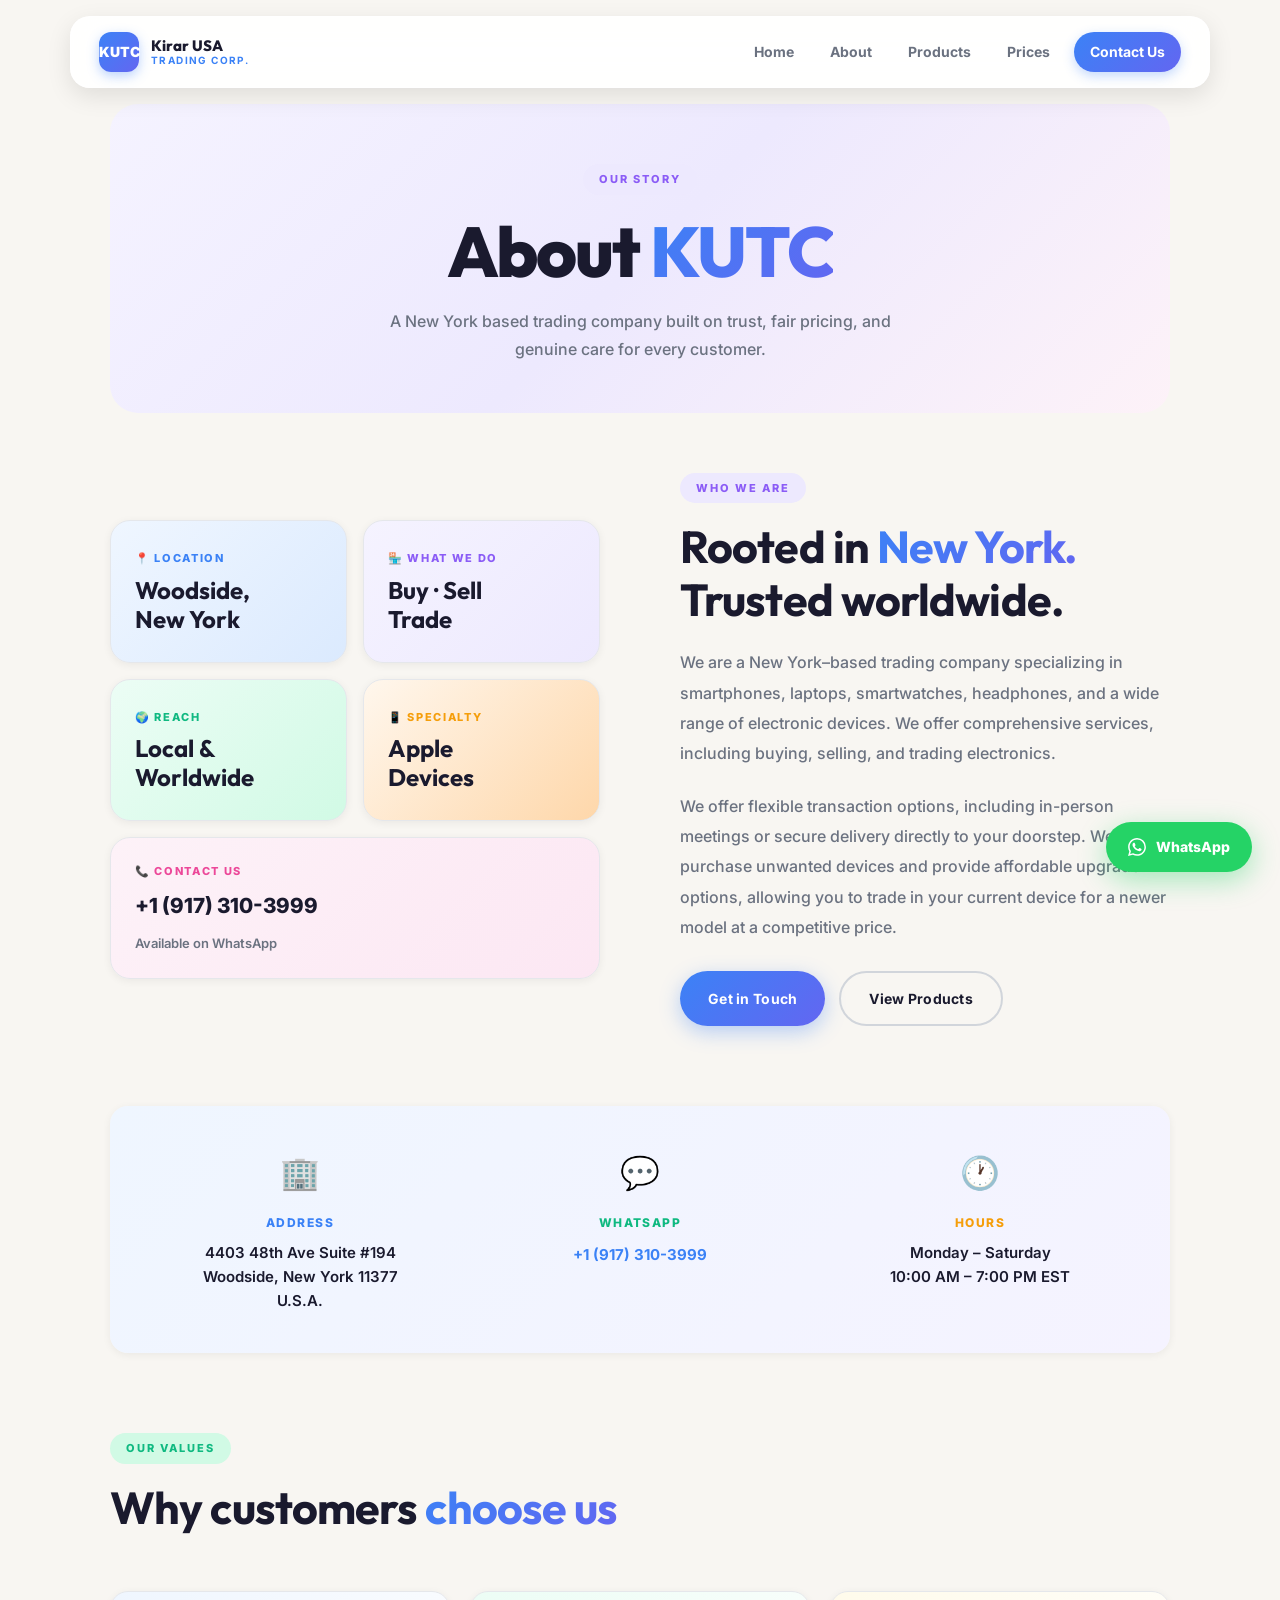
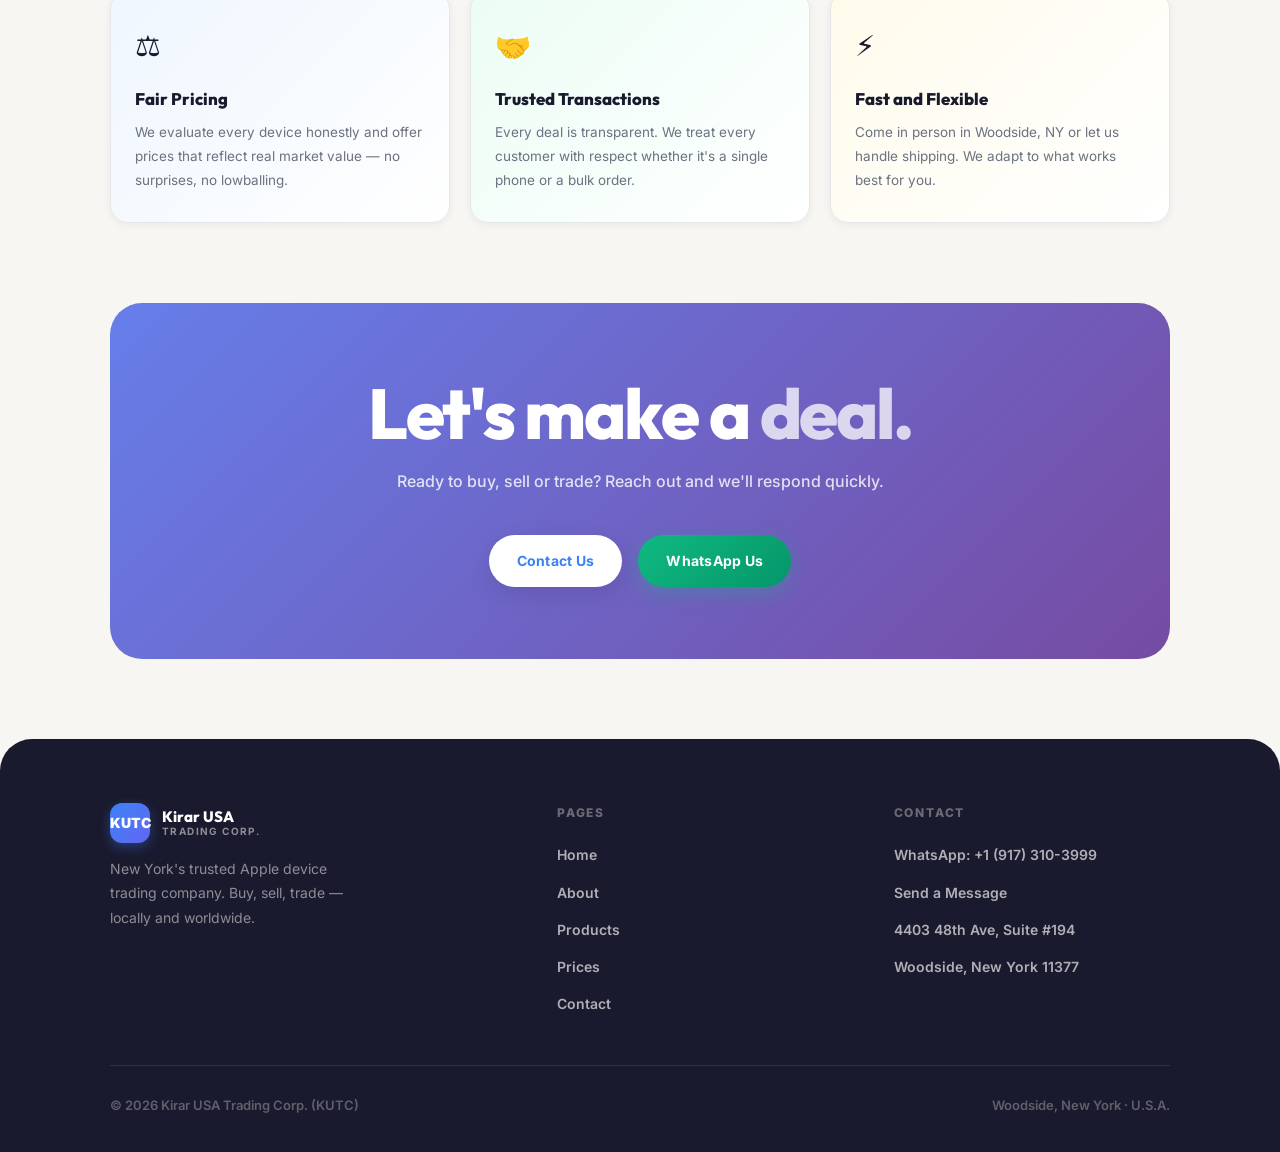
==== about.html @ 80aa8f82 "Update about.html" ====
<!DOCTYPE html>
<html lang="en">
<head>
  <meta charset="UTF-8"/>
  <meta name="viewport" content="width=device-width,initial-scale=1.0"/>
  <title>About — KUTC</title>
  <link rel="stylesheet" href="/style.css"/>
</head>
<body>
<header>
  <a href="/" class="logo"><div class="logo-mark">KUTC</div><div class="logo-text"><span>Kirar USA</span><span>Trading Corp.</span></div></a>
  <nav>
    <a href="/">Home</a><a href="/about">About</a><a href="/products">Products</a><a href="/prices">Prices</a><a href="/contact-us" class="cta-nav">Contact Us</a>
  </nav>
  <button class="hamburger" aria-label="Menu"><span></span><span></span><span></span></button>
</header>
<div class="mobile-menu">
  <a href="/">Home</a><a href="/about">About</a><a href="/products">Products</a><a href="/prices">Prices</a><a href="/contact-us" class="cta-nav">Contact Us</a>
</div>

<main>
  <section class="section-inner">
    <div class="page-hero purple-hero reveal">
      <div class="section-label label-purple" style="justify-content:center;">Our Story</div>
      <h1 class="display-title reveal reveal-delay-1">About <em>KUTC</em></h1>
      <p class="section-subtitle reveal reveal-delay-2" style="margin:18px auto 0;text-align:center;">A New York based trading company built on trust, fair pricing, and genuine care for every customer.</p>
    </div>
  </section>

  <section style="padding:0 0 80px;">
    <div class="section-inner">
      <div class="about-page-grid">
        <div class="about-img-mosaic reveal">
          <div class="card about-mini-card blue-bg" style="background:linear-gradient(135deg,#eff6ff,#dbeafe);">
            <div class="about-mini-label" style="color:var(--blue);">📍 Location</div>
            <div class="about-mini-value">Woodside,<br>New York</div>
          </div>
          <div class="card about-mini-card" style="background:linear-gradient(135deg,#f5f3ff,#ede9fe);">
            <div class="about-mini-label" style="color:var(--purple);">🏪 What We Do</div>
            <div class="about-mini-value">Buy · Sell<br>Trade</div>
          </div>
          <div class="card about-mini-card" style="background:linear-gradient(135deg,#ecfdf5,#d1fae5);">
            <div class="about-mini-label" style="color:var(--green);">🌍 Reach</div>
            <div class="about-mini-value">Local &amp;<br>Worldwide</div>
          </div>
          <div class="card about-mini-card" style="background:linear-gradient(135deg,#fff7ed,#fed7aa);">
            <div class="about-mini-label" style="color:var(--orange);">📱 Specialty</div>
            <div class="about-mini-value">Apple<br>Devices</div>
          </div>
          <div class="card about-mini-card span2" style="background:linear-gradient(135deg,#fdf2f8,#fce7f3);padding:24px;">
            <div class="about-mini-label" style="color:var(--pink);">📞 Contact Us</div>
            <a href="http://wa.me/19173103999" style="font-size:1.3rem;font-weight:800;color:var(--text);text-decoration:none;">+1 (917) 310-3999</a>
            <span style="font-size:13px;color:var(--text-muted);font-weight:600;">Available on WhatsApp</span>
          </div>
        </div>

        <div class="reveal reveal-delay-1">
          <div class="section-label label-purple">Who We Are</div>
          <h2 class="section-title">Rooted in <em>New York.</em><br>Trusted worldwide.</h2>
          <p style="font-size:16px;color:var(--text-muted);line-height:1.9;margin-top:20px;margin-bottom:22px;font-weight:500;">
            We are a New York–based trading company specializing in smartphones, laptops, smartwatches, headphones, and a wide range of electronic devices. We offer comprehensive services, including buying, selling, and trading electronics.
          </p>
          <p style="font-size:16px;color:var(--text-muted);line-height:1.9;margin-bottom:28px;font-weight:500;">
            We offer flexible transaction options, including in-person meetings or secure delivery directly to your doorstep. We also purchase unwanted devices and provide affordable upgrade options, allowing you to trade in your current device for a newer model at a competitive price.
          </p>
          <div style="display:flex;gap:14px;flex-wrap:wrap;">
            <a href="/contact-us" class="btn btn-primary">Get in Touch</a>
            <a href="/products" class="btn btn-outline">View Products</a>
          </div>
        </div>
      </div>

      <div class="card reveal" style="padding:40px;background:linear-gradient(135deg,var(--blue-light),var(--purple-light));border:none;margin-bottom:80px;">
        <div style="display:grid;grid-template-columns:repeat(3,1fr);gap:40px;text-align:center;">
          <div>
            <div style="font-size:2rem;margin-bottom:12px;">🏢</div>
            <div style="font-size:12px;font-weight:800;letter-spacing:0.12em;text-transform:uppercase;color:var(--blue);margin-bottom:8px;">Address</div>
            <p style="font-size:15px;font-weight:600;color:var(--text);line-height:1.6;">4403 48th Ave Suite #194<br>Woodside, New York 11377<br>U.S.A.</p>
          </div>
          <div>
            <div style="font-size:2rem;margin-bottom:12px;">💬</div>
            <div style="font-size:12px;font-weight:800;letter-spacing:0.12em;text-transform:uppercase;color:var(--green);margin-bottom:8px;">WhatsApp</div>
            <a href="http://wa.me/19173103999" style="font-size:15px;font-weight:700;color:var(--blue);text-decoration:none;">+1 (917) 310-3999</a>
          </div>
          <div>
            <div style="font-size:2rem;margin-bottom:12px;">🕐</div>
            <div style="font-size:12px;font-weight:800;letter-spacing:0.12em;text-transform:uppercase;color:var(--orange);margin-bottom:8px;">Hours</div>
            <p style="font-size:15px;font-weight:600;color:var(--text);line-height:1.6;">Monday – Saturday<br>10:00 AM – 7:00 PM EST</p>
          </div>
        </div>
      </div>

      <div class="section-label label-green reveal">Our Values</div>
      <h2 class="section-title reveal reveal-delay-1">Why customers <em>choose us</em></h2>
      <div class="values-grid">
        <div class="card value-card reveal reveal-delay-1" style="background:linear-gradient(135deg,var(--blue-light),#fff);">
          <div class="value-icon">⚖️</div>
          <h4>Fair Pricing</h4>
          <p>We evaluate every device honestly and offer prices that reflect real market value — no surprises, no lowballing.</p>
        </div>
        <div class="card value-card reveal reveal-delay-2" style="background:linear-gradient(135deg,var(--green-light),#fff);">
          <div class="value-icon">🤝</div>
          <h4>Trusted Transactions</h4>
          <p>Every deal is transparent. We treat every customer with respect whether it's a single phone or a bulk order.</p>
        </div>
        <div class="card value-card reveal reveal-delay-3" style="background:linear-gradient(135deg,var(--orange-light),#fff);">
          <div class="value-icon">⚡</div>
          <h4>Fast and Flexible</h4>
          <p>Come in person in Woodside, NY or let us handle shipping. We adapt to what works best for you.</p>
        </div>
      </div>
    </div>
  </section>

  <div class="section-inner">
    <div class="cta-banner reveal">
      <h2 class="display-title" style="margin-bottom:16px;">Let's make a <em>deal.</em></h2>
      <p class="section-subtitle">Ready to buy, sell or trade? Reach out and we'll respond quickly.</p>
      <div class="cta-actions" style="margin-top:40px;">
        <a href="/contact-us" class="btn btn-white">Contact Us</a>
        <a href="http://wa.me/19173103999" target="_blank" rel="noopener" class="btn btn-green">WhatsApp Us</a>
      </div>
    </div>
  </div>
</main>

<a class="wa-fab" href="http://wa.me/19173103999" target="_blank" rel="noopener">
  <svg viewBox="0 0 24 24"><path d="M17.472 14.382c-.297-.149-1.758-.867-2.03-.967-.273-.099-.471-.148-.67.15-.197.297-.767.966-.94 1.164-.173.199-.347.223-.644.075-.297-.15-1.255-.463-2.39-1.475-.883-.788-1.48-1.761-1.653-2.059-.173-.297-.018-.458.13-.606.134-.133.298-.347.446-.52.149-.174.198-.298.298-.497.099-.198.05-.371-.025-.52-.075-.149-.669-1.612-.916-2.207-.242-.579-.487-.5-.669-.51-.173-.008-.371-.01-.57-.01-.198 0-.52.074-.792.372-.272.297-1.04 1.016-1.04 2.479 0 1.462 1.065 2.875 1.213 3.074.149.198 2.096 3.2 5.077 4.487.709.306 1.262.489 1.694.625.712.227 1.36.195 1.871.118.571-.085 1.758-.719 2.006-1.413.248-.694.248-1.289.173-1.413-.074-.124-.272-.198-.57-.347m-5.421 7.403h-.004a9.87 9.87 0 01-5.031-1.378l-.361-.214-3.741.982.998-3.648-.235-.374a9.86 9.86 0 01-1.51-5.26c.001-5.45 4.436-9.884 9.888-9.884 2.64 0 5.122 1.03 6.988 2.898a9.825 9.825 0 012.893 6.994c-.003 5.45-4.437 9.884-9.885 9.884m8.413-18.297A11.815 11.815 0 0012.05 0C5.495 0 .16 5.335.157 11.892c0 2.096.547 4.142 1.588 5.945L.057 24l6.305-1.654a11.882 11.882 0 005.683 1.448h.005c6.554 0 11.89-5.335 11.893-11.893a11.821 11.821 0 00-3.48-8.413z"/></svg>
  WhatsApp
</a>
<footer>
  <div class="footer-inner">
    <div class="footer-top">
      <div class="footer-brand"><a href="/" class="logo"><div class="logo-mark">KUTC</div><div class="logo-text"><span>Kirar USA</span><span>Trading Corp.</span></div></a><p>New York's trusted Apple device trading company. Buy, sell, trade — locally and worldwide.</p></div>
      <div class="footer-col"><h4>Pages</h4><ul><li><a href="/">Home</a></li><li><a href="/about">About</a></li><li><a href="/products">Products</a></li><li><a href="/prices">Prices</a></li><li><a href="/contact-us">Contact</a></li></ul></div>
      <div class="footer-col"><h4>Contact</h4><ul><li><a href="http://wa.me/19173103999">WhatsApp: +1 (917) 310-3999</a></li><li><a href="/contact-us">Send a Message</a></li><li><a>4403 48th Ave, Suite #194</a></li><li><a>Woodside, New York 11377</a></li></ul></div>
    </div>
    <div class="footer-bottom"><span>© 2026 Kirar USA Trading Corp. (KUTC)</span><span>Woodside, New York · U.S.A.</span></div>
  </div>
</footer>
<script src="/script.js"></script>
</body>
</html>
---- style.css ----
@import url('https://fonts.googleapis.com/css2?family=Inter:wght@400;500;600&family=Outfit:wght@600;700;800;900&display=swap');

:root {
  --bg:#f8f6f2; --white:#ffffff;
  --text:#1a1a2e; --text-muted:#6b7280; --text-light:#9ca3af;
  --blue:#3b82f6; --blue-light:#eff6ff; --blue-mid:#dbeafe;
  --purple:#8b5cf6; --purple-light:#f5f3ff; --purple-mid:#ede9fe;
  --green:#10b981; --green-light:#ecfdf5; --green-mid:#d1fae5;
  --orange:#f59e0b; --orange-light:#fffbeb; --orange-mid:#fde68a;
  --pink:#ec4899; --pink-light:#fdf2f8; --pink-mid:#fce7f3;
  --teal:#14b8a6; --teal-light:#f0fdfa;
  --grad-hero:linear-gradient(135deg,#667eea 0%,#764ba2 100%);
  --grad-blue:linear-gradient(135deg,#3b82f6,#6366f1);
  --border:#e5e7eb; --border-2:#d1d5db;
  --radius:18px; --nav-h:72px;
  --shadow-sm:0 2px 8px rgba(0,0,0,0.06);
  --shadow-md:0 8px 24px rgba(0,0,0,0.10);
  --shadow-lg:0 20px 48px rgba(0,0,0,0.14);
  --ease:cubic-bezier(0.25,0.46,0.45,0.94);
}

*,*::before,*::after{margin:0;padding:0;box-sizing:border-box;}
html{scroll-behavior:smooth;}
body{background:var(--bg);color:var(--text);font-family:'Inter',system-ui,sans-serif;font-weight:400;line-height:1.7;overflow-x:hidden;-webkit-font-smoothing:antialiased;}

/* NAVBAR */
header{position:fixed;top:16px;left:50%;transform:translateX(-50%);width:calc(100% - 48px);max-width:1140px;height:var(--nav-h);z-index:1000;display:flex;align-items:center;justify-content:space-between;padding:0 28px;background:rgba(255,255,255,0.93);backdrop-filter:blur(20px);-webkit-backdrop-filter:blur(20px);border:1px solid rgba(255,255,255,0.9);border-radius:20px;box-shadow:var(--shadow-md);transition:box-shadow 0.3s;}
header.scrolled{box-shadow:var(--shadow-lg);}
.logo{display:flex;align-items:center;gap:12px;text-decoration:none;}
.logo-mark{width:40px;height:40px;border-radius:12px;background:var(--grad-blue);display:flex;align-items:center;justify-content:center;font-size:14px;font-weight:900;color:#fff;box-shadow:0 4px 12px rgba(59,130,246,0.35);}
.logo-text{display:flex;flex-direction:column;line-height:1.1;}
.logo-text span:first-child{font-size:15px;font-weight:800;color:var(--text);font-family:'Outfit',sans-serif;}
.logo-text span:last-child{font-size:10px;font-weight:700;letter-spacing:0.14em;text-transform:uppercase;color:var(--blue);}
nav{display:flex;align-items:center;gap:4px;}
nav a{text-decoration:none;font-size:14px;font-weight:700;color:var(--text-muted);padding:8px 16px;border-radius:100px;transition:all 0.22s;}
nav a:hover,nav a.active{color:var(--text);background:var(--blue-light);}
nav a.cta-nav{background:var(--grad-blue);color:#fff!important;box-shadow:0 4px 12px rgba(59,130,246,0.3);margin-left:4px;}
nav a.cta-nav:hover{transform:translateY(-1px);box-shadow:0 6px 18px rgba(59,130,246,0.4);}
.hamburger{display:none;flex-direction:column;gap:5px;cursor:pointer;padding:8px;background:none;border:none;}
.hamburger span{width:22px;height:2px;background:var(--text);transition:all 0.3s;display:block;border-radius:2px;}
.hamburger.open span:nth-child(1){transform:rotate(45deg) translate(5px,5px);}
.hamburger.open span:nth-child(2){opacity:0;}
.hamburger.open span:nth-child(3){transform:rotate(-45deg) translate(5px,-5px);}
.mobile-menu{display:none;position:fixed;top:105px;left:24px;right:24px;background:#fff;padding:16px;flex-direction:column;gap:4px;z-index:999;border-radius:20px;box-shadow:var(--shadow-lg);border:1px solid var(--border);}
.mobile-menu a{text-decoration:none;color:var(--text-muted);font-size:16px;font-weight:700;padding:14px 20px;border-radius:12px;transition:all 0.2s;}
.mobile-menu a:hover{color:var(--text);background:var(--blue-light);}
.mobile-menu a.cta-nav{color:#fff!important;background:var(--grad-blue);text-align:center;margin-top:8px;}

/* LAYOUT */
main{padding-top:calc(var(--nav-h) + 32px);}
.section-inner{max-width:1140px;margin:0 auto;padding:0 40px;}

/* LABELS */
.section-label{display:inline-flex;align-items:center;gap:8px;font-size:11px;font-weight:800;letter-spacing:0.18em;text-transform:uppercase;padding:6px 16px;border-radius:100px;margin-bottom:18px;}
.label-blue{background:var(--blue-mid);color:var(--blue);}
.label-purple{background:var(--purple-mid);color:var(--purple);}
.label-green{background:var(--green-mid);color:var(--green);}
.label-orange{background:var(--orange-mid);color:#92400e;}
.label-pink{background:var(--pink-mid);color:var(--pink);}

/* TYPOGRAPHY */
.display-title{font-family:'Outfit',sans-serif;font-weight:800;font-size:clamp(2.6rem,5.5vw,4.8rem);line-height:1.08;letter-spacing:-0.03em;color:var(--text);}
.display-title em{font-style:normal;background:var(--grad-blue);-webkit-background-clip:text;-webkit-text-fill-color:transparent;background-clip:text;}
h2.section-title{font-family:'Outfit',sans-serif;font-weight:700;font-size:clamp(1.9rem,3.5vw,2.9rem);line-height:1.18;color:var(--text);margin-bottom:14px;letter-spacing:-0.02em;}
h2.section-title em{font-style:normal;background:var(--grad-blue);-webkit-background-clip:text;-webkit-text-fill-color:transparent;background-clip:text;}
.section-subtitle{font-size:16px;font-weight:500;color:var(--text-muted);line-height:1.75;max-width:520px;}

/* BUTTONS */
.btn{display:inline-flex;align-items:center;gap:8px;padding:14px 28px;border-radius:100px;font-size:14px;font-family:'Inter',sans-serif;font-weight:700;letter-spacing:0.02em;text-decoration:none;cursor:pointer;border:none;transition:all 0.28s var(--ease);}
.btn-primary{background:var(--grad-blue);color:#fff;box-shadow:0 6px 20px rgba(59,130,246,0.35);}
.btn-primary:hover{transform:translateY(-2px);box-shadow:0 10px 28px rgba(59,130,246,0.45);}
.btn-white{background:#fff;color:var(--blue);box-shadow:var(--shadow-md);}
.btn-white:hover{transform:translateY(-2px);box-shadow:var(--shadow-lg);}
.btn-outline{background:transparent;color:var(--text);border:2px solid var(--border-2);}
.btn-outline:hover{border-color:var(--blue);color:var(--blue);background:var(--blue-light);}
.btn-green{background:linear-gradient(135deg,#10b981,#059669);color:#fff;box-shadow:0 6px 20px rgba(16,185,129,0.3);}
.btn-green:hover{transform:translateY(-2px);}

/* CARDS */
.card{background:#fff;border:1px solid var(--border);border-radius:var(--radius);box-shadow:var(--shadow-sm);transition:transform 0.35s var(--ease),box-shadow 0.35s;}
.card:hover{transform:translateY(-6px);box-shadow:var(--shadow-lg);}

/* HERO */
.hero{min-height:90vh;display:flex;align-items:center;position:relative;overflow:hidden;border-radius:0 0 40px 40px;background:linear-gradient(160deg,#f0f7ff 0%,#fdf4ff 50%,#fff8f0 100%);margin-bottom:80px;}
.hero-blob{position:absolute;border-radius:50%;filter:blur(80px);pointer-events:none;z-index:0;opacity:0.55;}
.hero-blob-1{width:500px;height:500px;top:-100px;left:-100px;background:radial-gradient(circle,#bfdbfe,#c7d2fe);}
.hero-blob-2{width:400px;height:400px;bottom:-80px;right:-60px;background:radial-gradient(circle,#fce7f3,#ede9fe);}
.hero-blob-3{width:300px;height:300px;top:50%;left:38%;transform:translateY(-50%);background:radial-gradient(circle,#d1fae5,#bfdbfe);}
.hero-inner{position:relative;z-index:2;max-width:1140px;margin:0 auto;padding:80px 40px;display:grid;grid-template-columns:1fr 480px;gap:60px;align-items:center;width:100%;}
.hero-badge{display:inline-flex;align-items:center;gap:8px;background:#fff;border:1px solid var(--border);border-radius:100px;padding:8px 18px 8px 10px;margin-bottom:28px;box-shadow:var(--shadow-sm);}
.hero-badge-dot{width:8px;height:8px;border-radius:50%;background:var(--green);animation:pulse-g 2s infinite;}
@keyframes pulse-g{0%,100%{box-shadow:0 0 0 0 rgba(16,185,129,0.6);}50%{box-shadow:0 0 0 6px rgba(16,185,129,0);}}
.hero-badge span{font-size:12px;font-weight:700;letter-spacing:0.08em;text-transform:uppercase;color:var(--text-muted);}
.hero-cta{display:flex;gap:14px;margin-top:36px;flex-wrap:wrap;}

/* MOSAIC */
.hero-mosaic{display:grid;grid-template-columns:1fr 1fr;gap:14px;}
.mosaic-card{border-radius:20px;overflow:hidden;box-shadow:var(--shadow-md);transition:transform 0.3s;aspect-ratio:1;display:flex;flex-direction:column;align-items:center;justify-content:center;padding:16px;position:relative;}
.mosaic-card:hover{transform:scale(1.03);}
.mosaic-card img{
  width:90%;
  height:75%;
  object-fit:contain;
  /* IMAGE FIX: Fades the white background edges into the card color */
  -webkit-mask-image: radial-gradient(circle, black 50%, transparent 95%);
  mask-image: radial-gradient(circle, black 50%, transparent 95%);
  transition:transform 0.4s;
}
.mosaic-card:hover img{transform:scale(1.06);}
.mosaic-label{position:absolute;bottom:10px;left:50%;transform:translateX(-50%);font-size:11px;font-weight:800;letter-spacing:0.06em;white-space:nowrap;padding:4px 12px;border-radius:100px;background:rgba(255,255,255,0.92);backdrop-filter:blur(8px);color:var(--text);box-shadow:var(--shadow-sm);}
.mosaic-card.large{grid-row:span 2;aspect-ratio:auto;min-height:288px;}
.blue-bg{background:linear-gradient(135deg,#eff6ff,#dbeafe);}
.purple-bg{background:linear-gradient(135deg,#f5f3ff,#ede9fe);}
.green-bg{background:linear-gradient(135deg,#ecfdf5,#d1fae5);}
.orange-bg{background:linear-gradient(135deg,#fffbeb,#fde68a);}
.pink-bg{background:linear-gradient(135deg,#fdf2f8,#fce7f3);}
.teal-bg{background:linear-gradient(135deg,#f0fdfa,#ccfbf1);}

/* STATS BAR */
.stats-bar{background:var(--grad-blue);border-radius:24px;padding:40px 0;margin:0 0 80px;}
.stats-bar .section-inner{display:grid;grid-template-columns:repeat(4,1fr);}
.stat-item{text-align:center;padding:0 24px;border-right:1px solid rgba(255,255,255,0.2);}
.stat-item:last-child{border-right:none;}
.stat-num{font-family:'Outfit',sans-serif;font-size:2.4rem;font-weight:800;color:#fff;line-height:1;margin-bottom:6px;}
.stat-label{font-size:12px;font-weight:700;color:rgba(255,255,255,0.75);letter-spacing:0.05em;text-transform:uppercase;}

/* SERVICES */
.services-section{padding:0 0 80px;}
.services-header{display:grid;grid-template-columns:1fr 1fr;gap:60px;align-items:end;margin-bottom:56px;}
.services-grid{display:grid;grid-template-columns:repeat(3,1fr);gap:20px;}
.service-card{padding:32px 28px;}
.service-icon{width:54px;height:54px;border-radius:16px;display:flex;align-items:center;justify-content:center;font-size:22px;margin-bottom:20px;}
.icon-blue{background:var(--blue-light);}
.icon-purple{background:var(--purple-light);}
.icon-green{background:var(--green-light);}
.icon-orange{background:var(--orange-light);}
.icon-pink{background:var(--pink-light);}
.icon-teal{background:var(--teal-light);}
.service-card h3{font-family:'Outfit',sans-serif;font-size:1.1rem;font-weight:800;margin-bottom:10px;color:var(--text);}
.service-card p{font-size:14px;color:var(--text-muted);line-height:1.75;}

/* PRODUCT SPOTLIGHT */
.featured-section{padding:0 0 80px;}
.featured-header{text-align:center;margin-bottom:56px;}
.featured-header .section-subtitle{margin:0 auto;text-align:center;}
.product-spotlight{display:grid;grid-template-columns:1fr 1fr;gap:24px;margin-bottom:24px;}
.product-spotlight-card{border-radius:28px;overflow:hidden;position:relative;min-height:380px;display:flex;flex-direction:column;justify-content:flex-end;padding:32px;box-shadow:var(--shadow-md);transition:transform 0.35s,box-shadow 0.35s;}
.product-spotlight-card:hover{transform:translateY(-6px);box-shadow:var(--shadow-lg);}
.product-spotlight-card img{
  position:absolute;
  top:50%;
  left:50%;
  transform:translate(-50%, -55%);
  width:85%; /* Slightly larger for better impact */
  height:auto;
  object-fit:contain;
  /* IMAGE FIX: Fades the white background edges into the card color */
  -webkit-mask-image: radial-gradient(circle, black 55%, transparent 95%);
  mask-image: radial-gradient(circle, black 55%, transparent 95%);
  transition:transform 0.5s var(--ease);
  pointer-events:none;
}
.product-spotlight-card:hover img{transform:translate(-50%,-60%) scale(1.05);}
.product-card-content{position:relative;z-index:2;}
.product-card-tag{display:inline-block;font-size:11px;font-weight:800;letter-spacing:0.12em;text-transform:uppercase;padding:5px 14px;border-radius:100px;background:rgba(255,255,255,0.9);backdrop-filter:blur(8px);margin-bottom:10px;}
.product-card-title{font-family:'Outfit',sans-serif;font-size:1.8rem;font-weight:800;line-height:1.15;color:var(--text);margin-bottom:6px;letter-spacing:-0.02em;}
.product-card-sub{font-size:14px;font-weight:600;color:var(--text-muted);}
.iphone-card{background:linear-gradient(160deg,#e0f2fe 0%,#bfdbfe 100%);}
.macbook-card{background:linear-gradient(160deg,#f5f3ff 0%,#ddd6fe 100%);}

/* PRODUCT ROW 3 (iPad, Watch, AirPods) */
.product-row-3{display:grid;grid-template-columns:repeat(2,1fr);gap:24px;} /* Changed to 2 columns for a cleaner grid */
.product-small-card{border-radius:24px;padding:36px 24px;min-height:280px;display:flex;flex-direction:column;align-items:center;justify-content:center;text-align:center;position:relative;overflow:hidden;box-shadow:var(--shadow-sm);transition:transform 0.35s,box-shadow 0.35s;}
.product-small-card:hover{transform:translateY(-5px);box-shadow:var(--shadow-lg);}
.product-small-card img{
  width:100%;
  height:180px;
  object-fit:contain;
  /* IMAGE FIX: Fades the white background edges into the card color */
  -webkit-mask-image: radial-gradient(circle, black 50%, transparent 90%);
  mask-image: radial-gradient(circle, black 50%, transparent 90%);
  margin-bottom:20px;
  transition:transform 0.4s;
}
.product-small-card:hover img{transform:scale(1.08);}
.product-small-card h3{font-family:'Outfit',sans-serif;font-size:1.3rem;font-weight:800;color:var(--text);margin-bottom:8px;}
.product-small-card p{font-size:14px;color:var(--text-muted);line-height:1.65;}
.ipad-card{background:linear-gradient(160deg,#ecfdf5,#a7f3d0);}
.watch-card{background:linear-gradient(160deg,#fff7ed,#fed7aa);}
.airpods-card{background:linear-gradient(160deg,#fdf2f8,#fbcfe8);}

/* PRODUCTS PAGE (Consistent styling) */
.products-grid-page{display:grid;grid-template-columns:repeat(auto-fill,minmax(260px,1fr));gap:24px;margin-top:56px;}
.product-page-card{border-radius:24px;padding:36px 24px 28px;text-align:center;overflow:hidden;min-height:320px;display:flex;flex-direction:column;align-items:center;justify-content:space-between;box-shadow:var(--shadow-sm);transition:transform 0.35s,box-shadow 0.35s;}
.product-page-card:hover{transform:translateY(-7px);box-shadow:var(--shadow-lg);}
.product-page-card img{
  width:100%;
  height:180px;
  object-fit:contain;
  -webkit-mask-image: radial-gradient(circle, black 50%, transparent 95%);
  mask-image: radial-gradient(circle, black 50%, transparent 95%);
  margin-bottom:20px;
  transition:transform 0.4s;
}
.product-page-card:hover img{transform:scale(1.07);}
.product-page-card h3{font-family:'Outfit',sans-serif;font-size:1.2rem;font-weight:800;color:var(--text);margin-bottom:8px;}
.product-page-card p{font-size:13.5px;color:var(--text-muted);line-height:1.7;margin-bottom:16px;}
.product-tag{display:inline-block;padding:5px 16px;border-radius:100px;font-size:11px;font-weight:800;letter-spacing:0.08em;text-transform:uppercase;}

/* TAGS */
.tag-blue{background:var(--blue-mid);color:var(--blue);}
.tag-purple{background:var(--purple-mid);color:var(--purple);}
.tag-green{background:var(--green-mid);color:#065f46;}
.tag-orange{background:var(--orange-mid);color:#92400e;}
.tag-pink{background:var(--pink-mid);color:var(--pink);}
.tag-teal{background:#ccfbf1;color:var(--teal);}

/* PRICES */
.price-category{margin-bottom:64px;}
.price-cat-header{display:flex;align-items:center;gap:14px;margin-bottom:24px;padding-bottom:18px;border-bottom:2px solid var(--border);}
.price-cat-icon{width:48px;height:48px;border-radius:14px;display:flex;align-items:center;justify-content:center;font-size:22px;}
.price-cat-header h3{font-family:'Outfit',sans-serif;font-size:1.6rem;font-weight:700;color:var(--text);}
.price-cards-grid{display:grid;grid-template-columns:repeat(auto-fill,minmax(240px,1fr));gap:16px;}
.price-item{background:#fff;border:1px solid var(--border);border-radius:14px;padding:22px 24px;display:flex;flex-direction:column;gap:6px;transition:all 0.3s;box-shadow:var(--shadow-sm);}
.price-item:hover{transform:translateY(-3px);box-shadow:var(--shadow-md);border-color:var(--blue);}
.price-item-model{font-size:14.5px;font-weight:700;color:var(--text);}
.price-item-cond{font-size:11px;font-weight:700;letter-spacing:0.1em;text-transform:uppercase;color:var(--text-light);}
.price-item-price{font-family:'Outfit',sans-serif;font-size:1.5rem;font-weight:700;color:var(--blue);margin-top:6px;}
.price-note{margin-top:40px;padding:22px 26px;border-radius:16px;background:var(--blue-light);border:1px solid var(--blue-mid);font-size:14px;color:#1e40af;display:flex;gap:12px;align-items:flex-start;font-weight:600;}

/* ABOUT */
.about-page-grid{display:grid;grid-template-columns:1fr 1fr;gap:80px;align-items:center;margin-bottom:80px;}
.about-img-mosaic{display:grid;grid-template-columns:1fr 1fr;gap:16px;}
.about-mini-card{border-radius:20px;padding:28px 24px;box-shadow:var(--shadow-sm);display:flex;flex-direction:column;gap:8px;}
.about-mini-label{font-size:11px;font-weight:800;letter-spacing:0.15em;text-transform:uppercase;}
.about-mini-value{font-family:'Outfit',sans-serif;font-size:1.5rem;font-weight:700;color:var(--text);line-height:1.2;}
.about-mini-card.span2{grid-column:span 2;}
.values-grid{display:grid;grid-template-columns:repeat(3,1fr);gap:20px;margin-top:56px;}
.value-card{padding:30px 24px;}
.value-icon{font-size:1.8rem;margin-bottom:14px;}
.value-card h4{font-family:'Outfit',sans-serif;font-size:1.05rem;font-weight:800;margin-bottom:8px;}
.value-card p{font-size:13.5px;color:var(--text-muted);line-height:1.75;}

/* CONTACT */
.contact-grid{display:grid;grid-template-columns:380px 1fr;gap:40px;align-items:start;}
.contact-info-stack{display:flex;flex-direction:column;gap:18px;}
.contact-info-card{padding:26px 28px;}
.ci-label{font-size:11px;font-weight:800;letter-spacing:0.18em;text-transform:uppercase;margin-bottom:10px;}
.ci-value{font-size:15px;font-weight:600;color:var(--text);line-height:1.7;}
.ci-value a{color:var(--blue);text-decoration:none;font-weight:700;}
.ci-value a:hover{text-decoration:underline;}
.ci-blue{border-top:4px solid var(--blue);}
.ci-green{border-top:4px solid var(--green);}
.ci-orange{border-top:4px solid var(--orange);}
.contact-form-card{padding:44px;}
.form-group{display:flex;flex-direction:column;gap:8px;margin-bottom:20px;}
.form-row{display:grid;grid-template-columns:1fr 1fr;gap:16px;}
.form-group label{font-size:12px;font-weight:800;letter-spacing:0.1em;text-transform:uppercase;color:var(--text-muted);}
.form-group input,.form-group textarea,.form-group select{width:100%;padding:14px 18px;background:var(--bg);border:1.5px solid var(--border);border-radius:12px;color:var(--text);font-family:'Inter',sans-serif;font-size:14px;font-weight:500;transition:border-color 0.22s,box-shadow 0.22s;outline:none;appearance:none;}
.form-group input:focus,.form-group textarea:focus,.form-group select:focus{border-color:var(--blue);box-shadow:0 0 0 3px rgba(59,130,246,0.12);}
.form-group textarea{resize:none;height:130px;}

/* PAGE HERO */
.page-hero{text-align:center;padding:60px 0 50px;margin-bottom:60px;border-radius:28px;overflow:hidden;position:relative;}
.blue-hero{background:linear-gradient(135deg,#eff6ff 0%,#dbeafe 50%,#f5f3ff 100%);}
.green-hero{background:linear-gradient(135deg,#ecfdf5 0%,#d1fae5 50%,#eff6ff 100%);}
.purple-hero{background:linear-gradient(135deg,#f5f3ff 0%,#ede9fe 50%,#fdf2f8 100%);}
.orange-hero{background:linear-gradient(135deg,#fffbeb 0%,#fde68a 30%,#fef3c7 100%);}

/* CTA */
.cta-banner{border-radius:32px;padding:72px 60px;text-align:center;margin:0 0 80px;position:relative;overflow:hidden;background:var(--grad-hero);}
.cta-banner .display-title{color:#fff;margin-bottom:16px;}
.cta-banner .display-title em{-webkit-text-fill-color:rgba(255,255,255,0.75);background:none;}
.cta-banner .section-subtitle{color:rgba(255,255,255,0.8);margin:0 auto 40px;text-align:center;}
.cta-actions{display:flex;gap:16px;justify-content:center;flex-wrap:wrap;}

/* WHATSAPP FAB */
.wa-fab{position:fixed;bottom:28px;right:28px;z-index:900;display:flex;align-items:center;gap:10px;background:#25d366;color:#fff;text-decoration:none;padding:13px 22px;border-radius:100px;font-size:14px;font-weight:800;box-shadow:0 8px 28px rgba(37,211,102,0.4);transition:all 0.3s var(--ease);}
.wa-fab:hover{background:#20ba5b;transform:translateY(-3px);box-shadow:0 16px 40px rgba(37,211,102,0.45);}
.wa-fab svg{width:18px;height:18px;fill:#fff;flex-shrink:0;}

/* FOOTER */
footer{background:var(--text);color:#fff;padding:64px 0 36px;border-radius:32px 32px 0 0;}
.footer-inner{max-width:1140px;margin:0 auto;padding:0 40px;}
.footer-top{display:grid;grid-template-columns:1.4fr 1fr 1fr;gap:60px;margin-bottom:48px;}
.footer-brand .logo-mark{background:var(--grad-blue);}
.footer-brand .logo-text span:first-child{color:#fff;font-family:'Outfit',sans-serif;}
.footer-brand .logo-text span:last-child{color:rgba(255,255,255,0.5);}
.footer-brand p{margin-top:14px;font-size:14px;color:rgba(255,255,255,0.5);line-height:1.75;max-width:260px;}
.footer-col h4{font-size:12px;font-weight:800;letter-spacing:0.15em;text-transform:uppercase;color:rgba(255,255,255,0.35);margin-bottom:18px;}
.footer-col ul{list-style:none;display:flex;flex-direction:column;gap:10px;}
.footer-col a{font-size:14px;font-weight:600;color:rgba(255,255,255,0.65);text-decoration:none;transition:color 0.2s;}
.footer-col a:hover{color:#fff;}
.footer-bottom{padding-top:28px;border-top:1px solid rgba(255,255,255,0.1);display:flex;justify-content:space-between;align-items:center;font-size:13px;color:rgba(255,255,255,0.3);font-weight:600;}

/* ANIMATIONS */
.reveal{opacity:0;transform:translateY(32px);transition:opacity 0.7s var(--ease),transform 0.7s var(--ease);}
.reveal.in-view{opacity:1;transform:translateY(0);}
.reveal-delay-1{transition-delay:0.1s;}
.reveal-delay-2{transition-delay:0.2s;}
.reveal-delay-3{transition-delay:0.3s;}
.reveal-delay-4{transition-delay:0.4s;}
.reveal-delay-5{transition-delay:0.5s;}

/* SCROLLBAR */
::-webkit-scrollbar{width:6px;}
::-webkit-scrollbar-track{background:var(--bg);}
::-webkit-scrollbar-thumb{background:#bfdbfe;border-radius:10px;}

/* RESPONSIVE */
@media(max-width:1024px){
  header{top:12px;width:calc(100% - 32px);}
  .hero-inner{grid-template-columns:1fr;gap:48px;}
  .hero-mosaic{max-width:480px;margin:0 auto;}
  .stats-bar .section-inner{grid-template-columns:repeat(2,1fr);gap:20px;}
  .stat-item:nth-child(2){border-right:none;}
  .services-header{grid-template-columns:1fr;gap:24px;}
  .services-grid{grid-template-columns:repeat(2,1fr);}
  .product-spotlight{grid-template-columns:1fr;}
  .product-row-3{grid-template-columns:1fr 1fr;}
  .about-page-grid{grid-template-columns:1fr;gap:48px;}
  .values-grid{grid-template-columns:repeat(2,1fr);}
  .contact-grid{grid-template-columns:1fr;}
  .footer-top{grid-template-columns:1fr 1fr;gap:40px;}
  .cta-banner{padding:56px 40px;}
}
@media(max-width:768px){
  :root{--nav-h:64px;}
  header{padding:0 18px;}
  nav{display:none;}
  .hamburger{display:flex;}
  .mobile-menu.open{display:flex;}
  .section-inner{padding:0 20px;}
  .hero-inner{padding:60px 20px;}
  .services-grid{grid-template-columns:1fr;}
  .product-row-3{grid-template-columns:1fr;}
  .values-grid{grid-template-columns:1fr;}
  .form-row{grid-template-columns:1fr;}
  .footer-inner{padding:0 20px;}
  .footer-top{grid-template-columns:1fr;gap:32px;}
  .footer-bottom{flex-direction:column;gap:10px;text-align:center;}
  .cta-banner{padding:48px 24px;border-radius:24px;}
}
@media(max-width:520px){
  .products-grid-page{grid-template-columns:1fr 1fr;}
  .price-cards-grid{grid-template-columns:1fr;}
  .cta-actions{flex-direction:column;align-items:center;}
  .hero-cta{flex-direction:column;}
  .stats-bar .section-inner{grid-template-columns:1fr 1fr;}
}
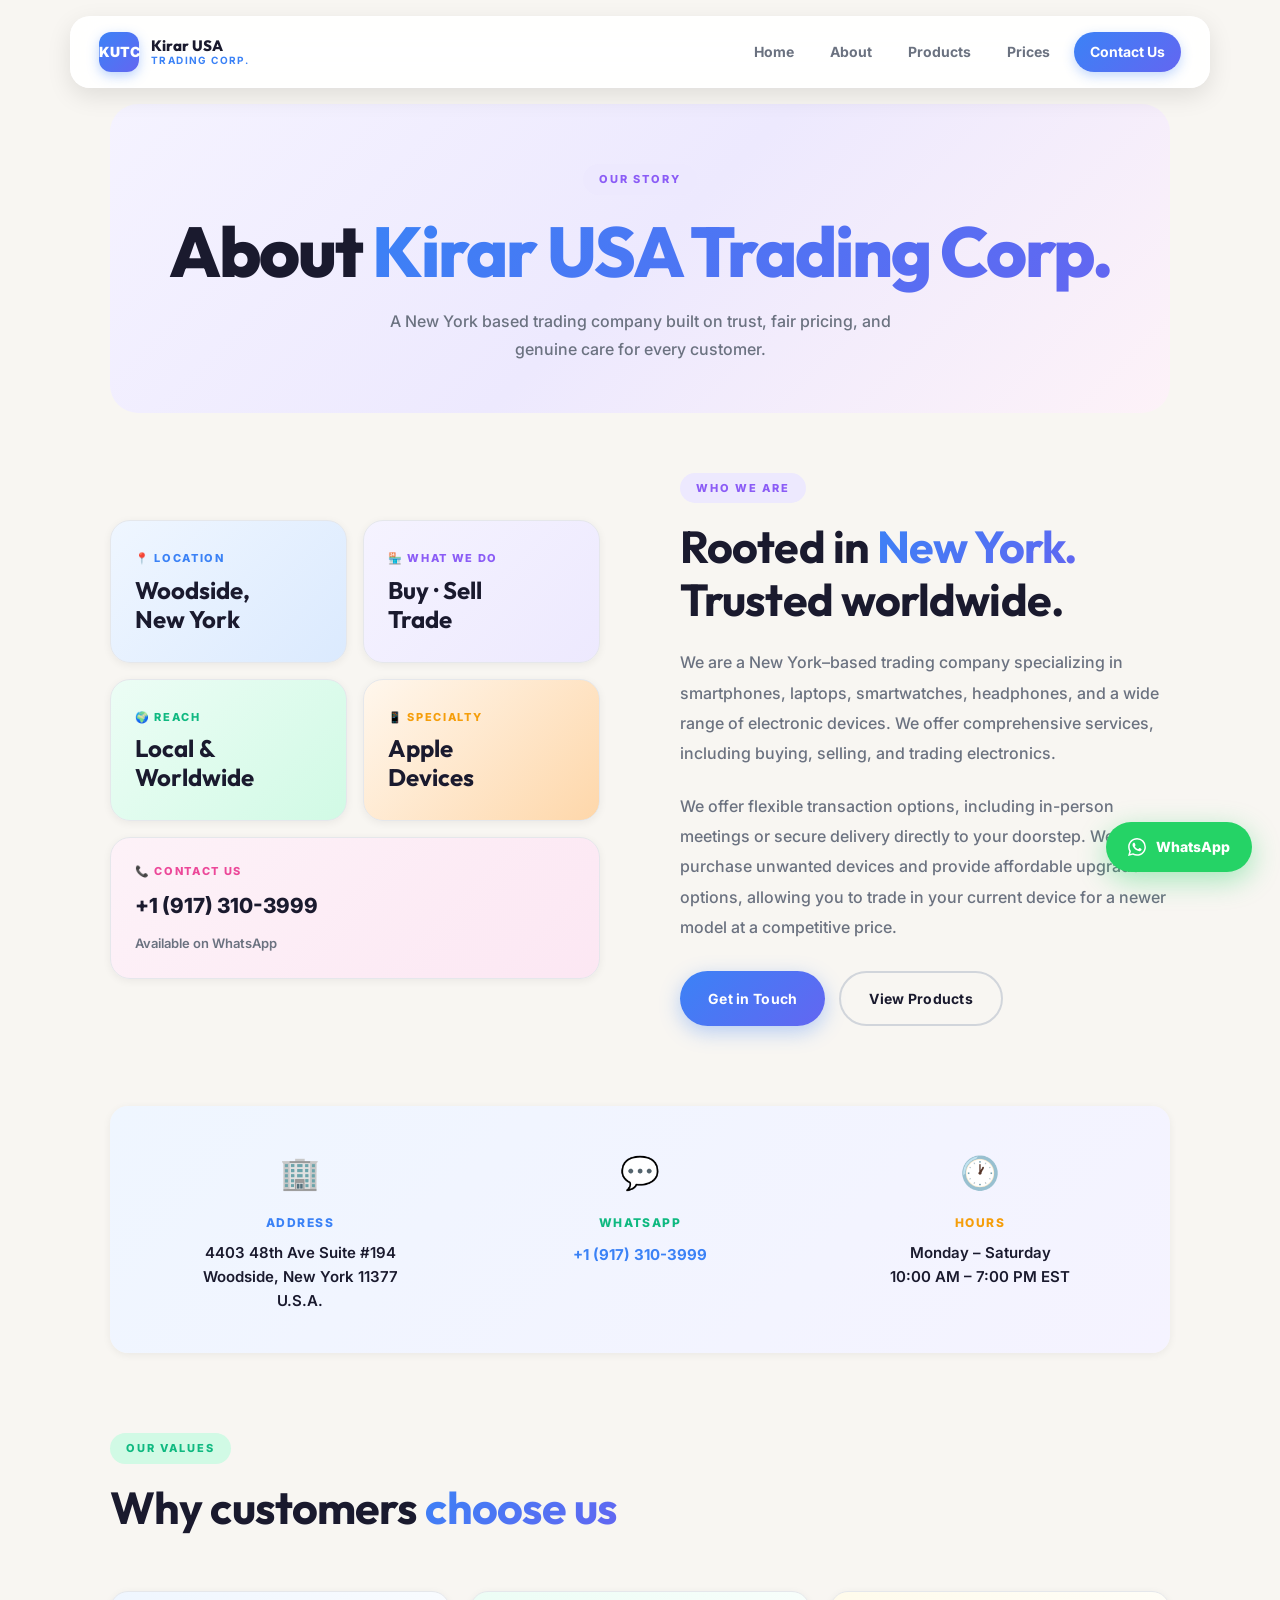
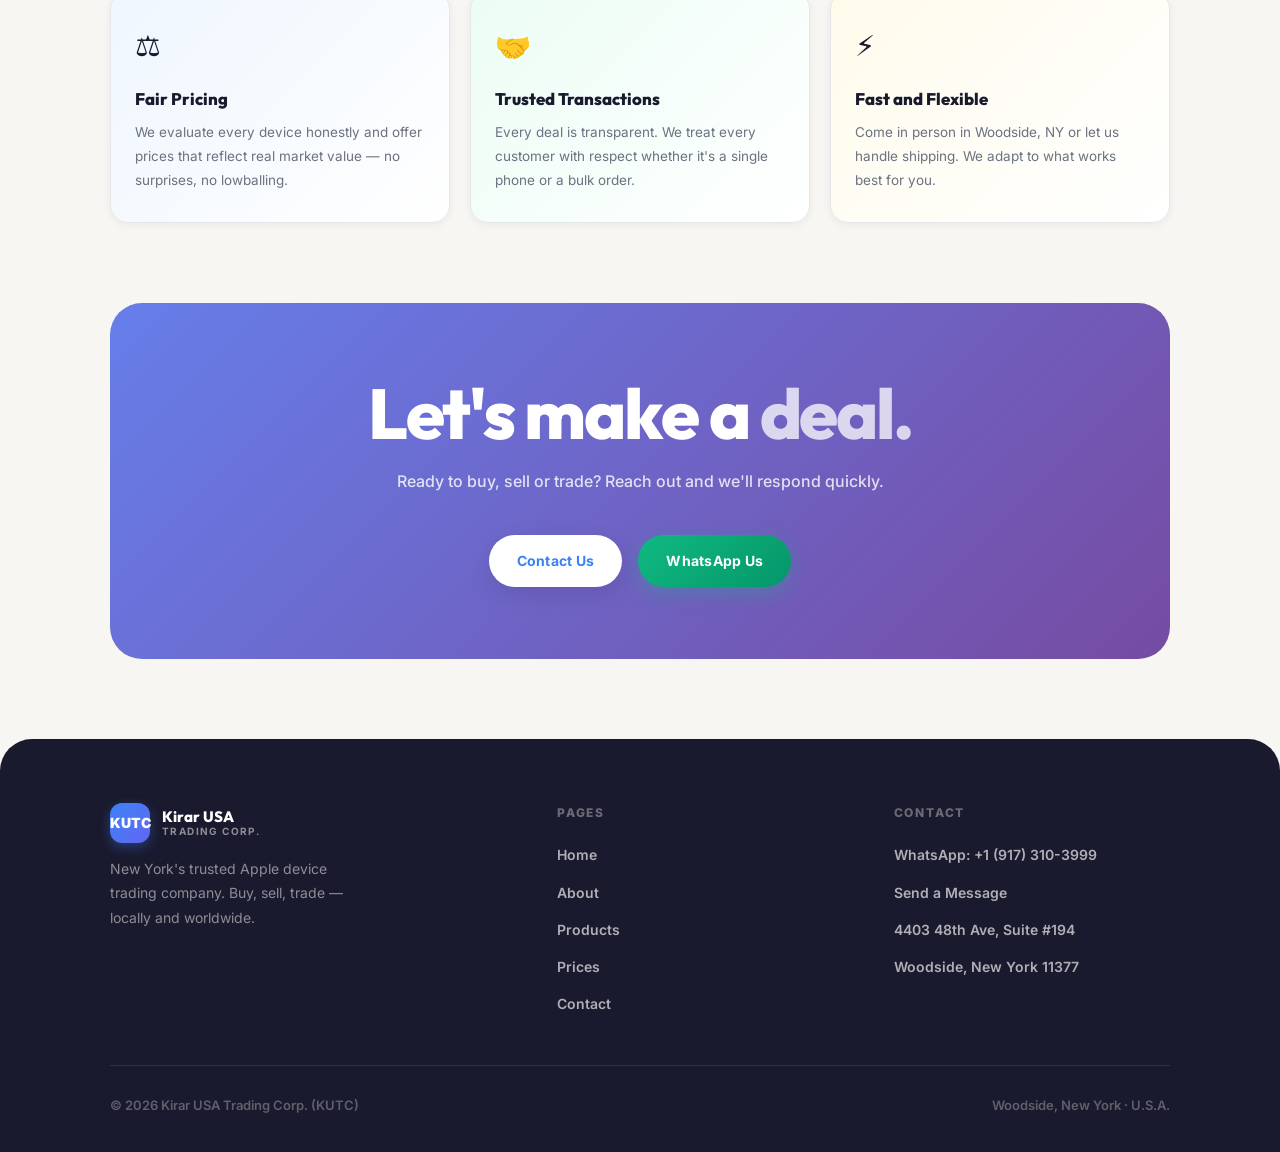
==== commit 3fcf5405: "Update about.html" ====
--- a/about.html
+++ b/about.html
@@ -3,7 +3,7 @@
 <head>
   <meta charset="UTF-8"/>
   <meta name="viewport" content="width=device-width,initial-scale=1.0"/>
-  <title>About — KUTC</title>
+  <title>About — Kirar USA Trading Corp.</title>
   <link rel="stylesheet" href="/style.css"/>
 </head>
 <body>
@@ -22,7 +22,7 @@
   <section class="section-inner">
     <div class="page-hero purple-hero reveal">
       <div class="section-label label-purple" style="justify-content:center;">Our Story</div>
-      <h1 class="display-title reveal reveal-delay-1">About <em>KUTC</em></h1>
+      <h1 class="display-title reveal reveal-delay-1">About <em>Kirar USA Trading Corp.</em></h1>
       <p class="section-subtitle reveal reveal-delay-2" style="margin:18px auto 0;text-align:center;">A New York based trading company built on trust, fair pricing, and genuine care for every customer.</p>
     </div>
   </section>
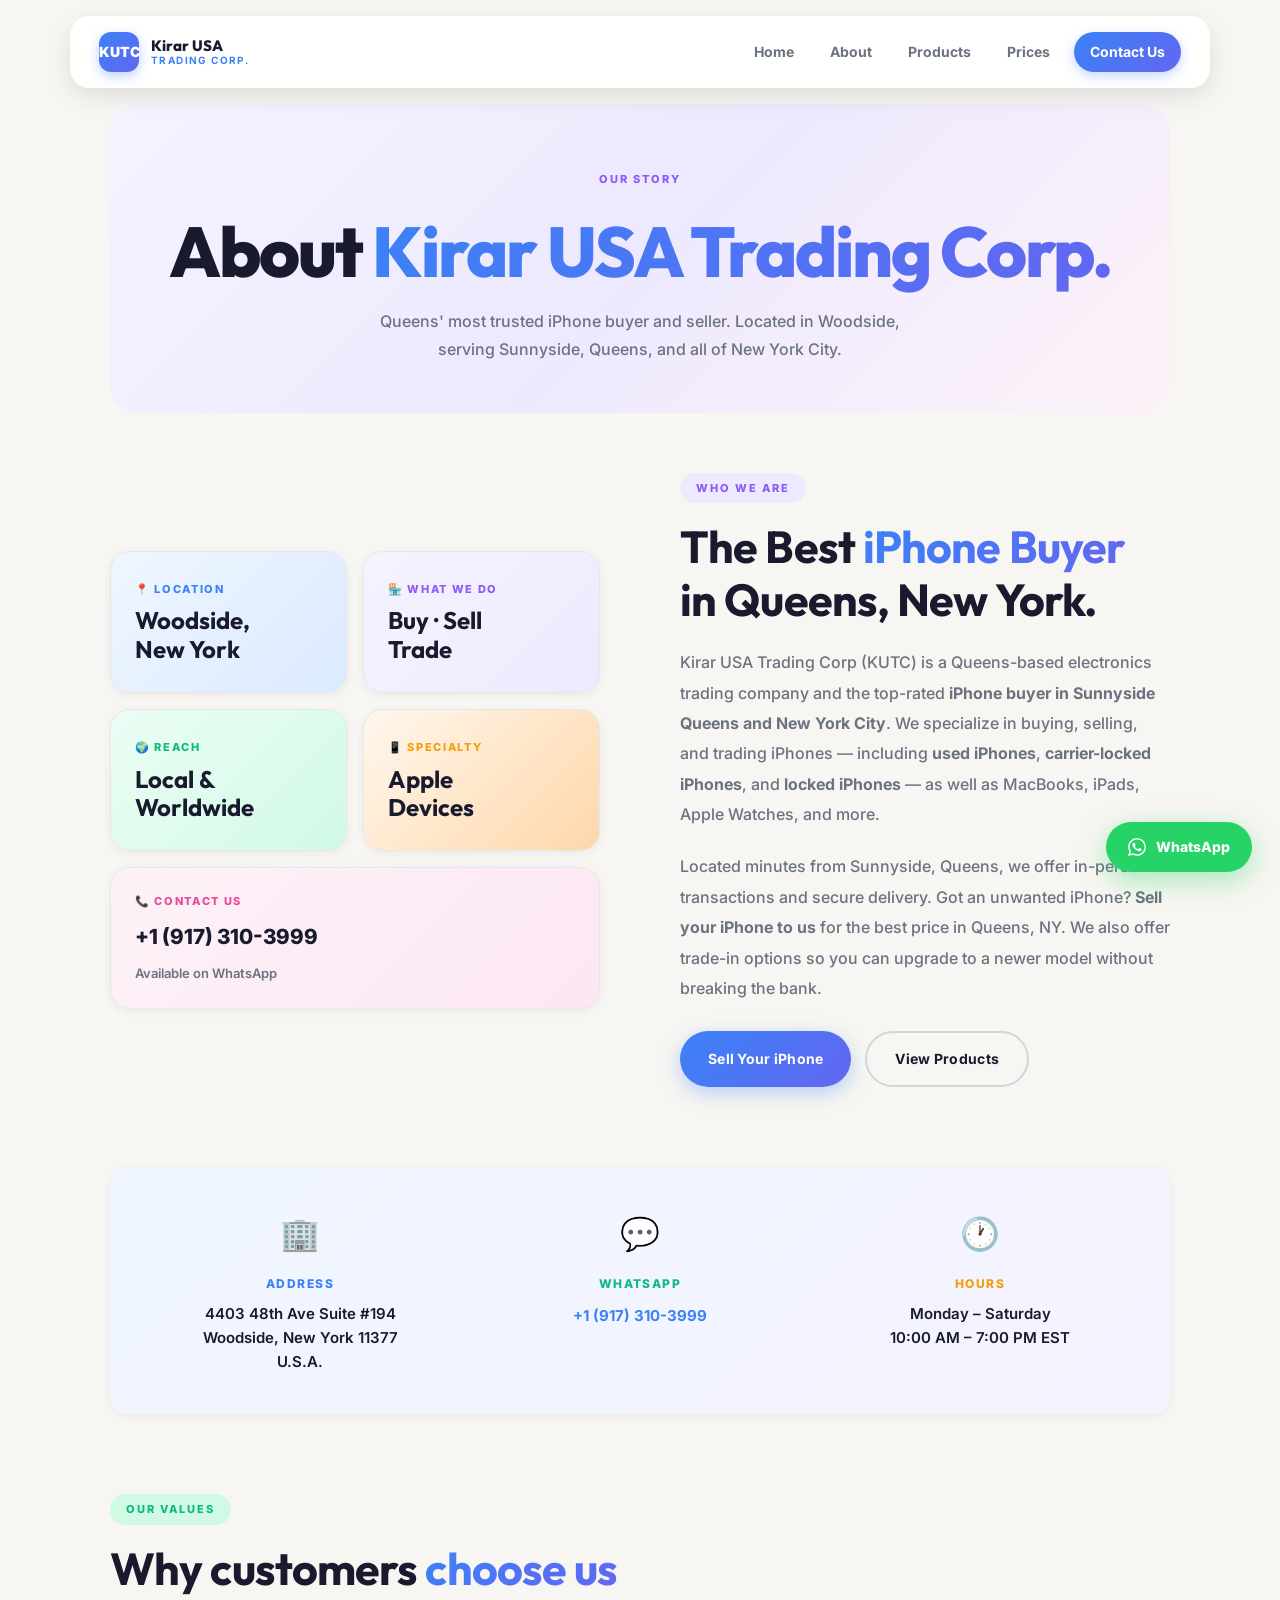
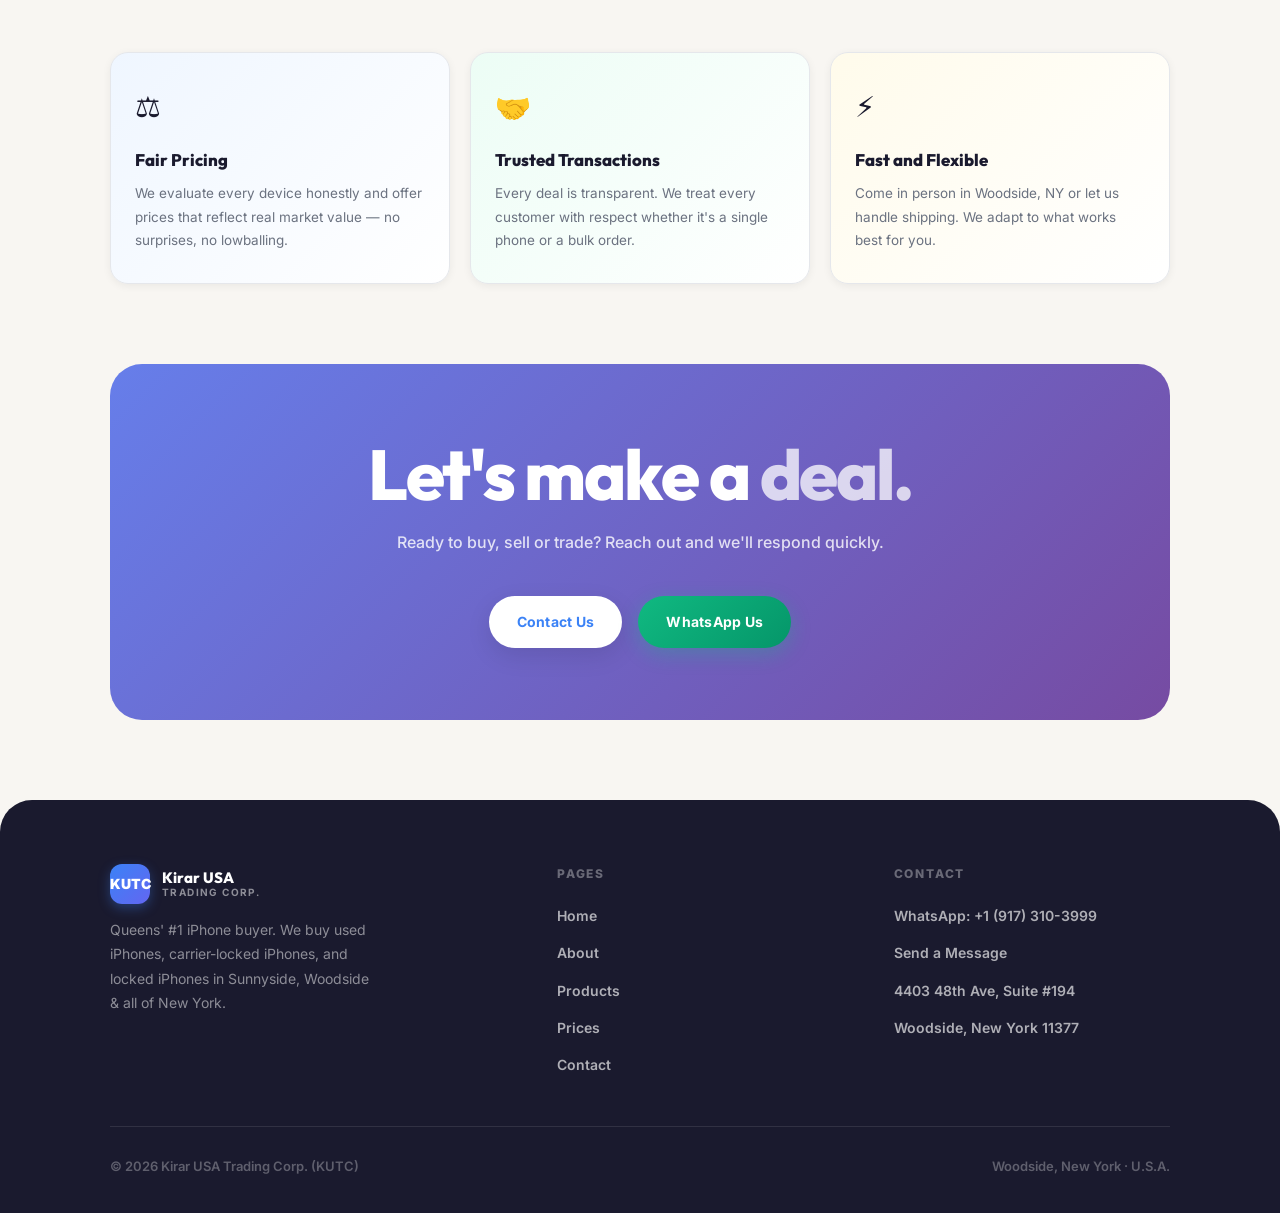
==== commit 8b4af0f4: "Add files via upload" ====
--- a/about.html
+++ b/about.html
@@ -3,7 +3,10 @@
 <head>
   <meta charset="UTF-8"/>
   <meta name="viewport" content="width=device-width,initial-scale=1.0"/>
-  <title>About — Kirar USA Trading Corp.</title>
+  <title>About Us | iPhone Buyer Queens NY | Kirar USA Trading Corp</title>
+  <meta name="description" content="Learn about Kirar USA Trading Corp — the trusted iPhone buyer in Queens and Sunnyside, New York. We buy used iPhones, carrier-locked and locked iPhones at the best prices in NYC."/>
+  <meta name="keywords" content="iPhone buyer Queens NY, used iPhone buyer New York, sell your iPhone Queens, iPhone buyer Sunnyside Queens, locked iPhone buyer, carrier locked iPhone buyer Queens, KUTC about"/>
+  <link rel="canonical" href="https://kirarusatrading.com/about"/>
   <link rel="stylesheet" href="/style.css"/>
 </head>
 <body>
@@ -23,7 +26,7 @@
     <div class="page-hero purple-hero reveal">
       <div class="section-label label-purple" style="justify-content:center;">Our Story</div>
       <h1 class="display-title reveal reveal-delay-1">About <em>Kirar USA Trading Corp.</em></h1>
-      <p class="section-subtitle reveal reveal-delay-2" style="margin:18px auto 0;text-align:center;">A New York based trading company built on trust, fair pricing, and genuine care for every customer.</p>
+      <p class="section-subtitle reveal reveal-delay-2" style="margin:18px auto 0;text-align:center;">Queens' most trusted iPhone buyer and seller. Located in Woodside, serving Sunnyside, Queens, and all of New York City.</p>
     </div>
   </section>
 
@@ -56,15 +59,15 @@
 
         <div class="reveal reveal-delay-1">
           <div class="section-label label-purple">Who We Are</div>
-          <h2 class="section-title">Rooted in <em>New York.</em><br>Trusted worldwide.</h2>
+          <h2 class="section-title">The Best <em>iPhone Buyer</em><br>in Queens, New York.</h2>
           <p style="font-size:16px;color:var(--text-muted);line-height:1.9;margin-top:20px;margin-bottom:22px;font-weight:500;">
-            We are a New York–based trading company specializing in smartphones, laptops, smartwatches, headphones, and a wide range of electronic devices. We offer comprehensive services, including buying, selling, and trading electronics.
+            Kirar USA Trading Corp (KUTC) is a Queens-based electronics trading company and the top-rated <strong>iPhone buyer in Sunnyside Queens and New York City</strong>. We specialize in buying, selling, and trading iPhones — including <strong>used iPhones</strong>, <strong>carrier-locked iPhones</strong>, and <strong>locked iPhones</strong> — as well as MacBooks, iPads, Apple Watches, and more.
           </p>
           <p style="font-size:16px;color:var(--text-muted);line-height:1.9;margin-bottom:28px;font-weight:500;">
-            We offer flexible transaction options, including in-person meetings or secure delivery directly to your doorstep. We also purchase unwanted devices and provide affordable upgrade options, allowing you to trade in your current device for a newer model at a competitive price.
+            Located minutes from Sunnyside, Queens, we offer in-person transactions and secure delivery. Got an unwanted iPhone? <strong>Sell your iPhone to us</strong> for the best price in Queens, NY. We also offer trade-in options so you can upgrade to a newer model without breaking the bank.
           </p>
           <div style="display:flex;gap:14px;flex-wrap:wrap;">
-            <a href="/contact-us" class="btn btn-primary">Get in Touch</a>
+            <a href="/contact-us" class="btn btn-primary">Sell Your iPhone</a>
             <a href="/products" class="btn btn-outline">View Products</a>
           </div>
         </div>
@@ -131,7 +134,7 @@
 <footer>
   <div class="footer-inner">
     <div class="footer-top">
-      <div class="footer-brand"><a href="/" class="logo"><div class="logo-mark">KUTC</div><div class="logo-text"><span>Kirar USA</span><span>Trading Corp.</span></div></a><p>New York's trusted Apple device trading company. Buy, sell, trade — locally and worldwide.</p></div>
+      <div class="footer-brand"><a href="/" class="logo"><div class="logo-mark">KUTC</div><div class="logo-text"><span>Kirar USA</span><span>Trading Corp.</span></div></a><p>Queens' #1 iPhone buyer. We buy used iPhones, carrier-locked iPhones, and locked iPhones in Sunnyside, Woodside &amp; all of New York.</p></div>
       <div class="footer-col"><h4>Pages</h4><ul><li><a href="/">Home</a></li><li><a href="/about">About</a></li><li><a href="/products">Products</a></li><li><a href="/prices">Prices</a></li><li><a href="/contact-us">Contact</a></li></ul></div>
       <div class="footer-col"><h4>Contact</h4><ul><li><a href="http://wa.me/19173103999">WhatsApp: +1 (917) 310-3999</a></li><li><a href="/contact-us">Send a Message</a></li><li><a>4403 48th Ave, Suite #194</a></li><li><a>Woodside, New York 11377</a></li></ul></div>
     </div>
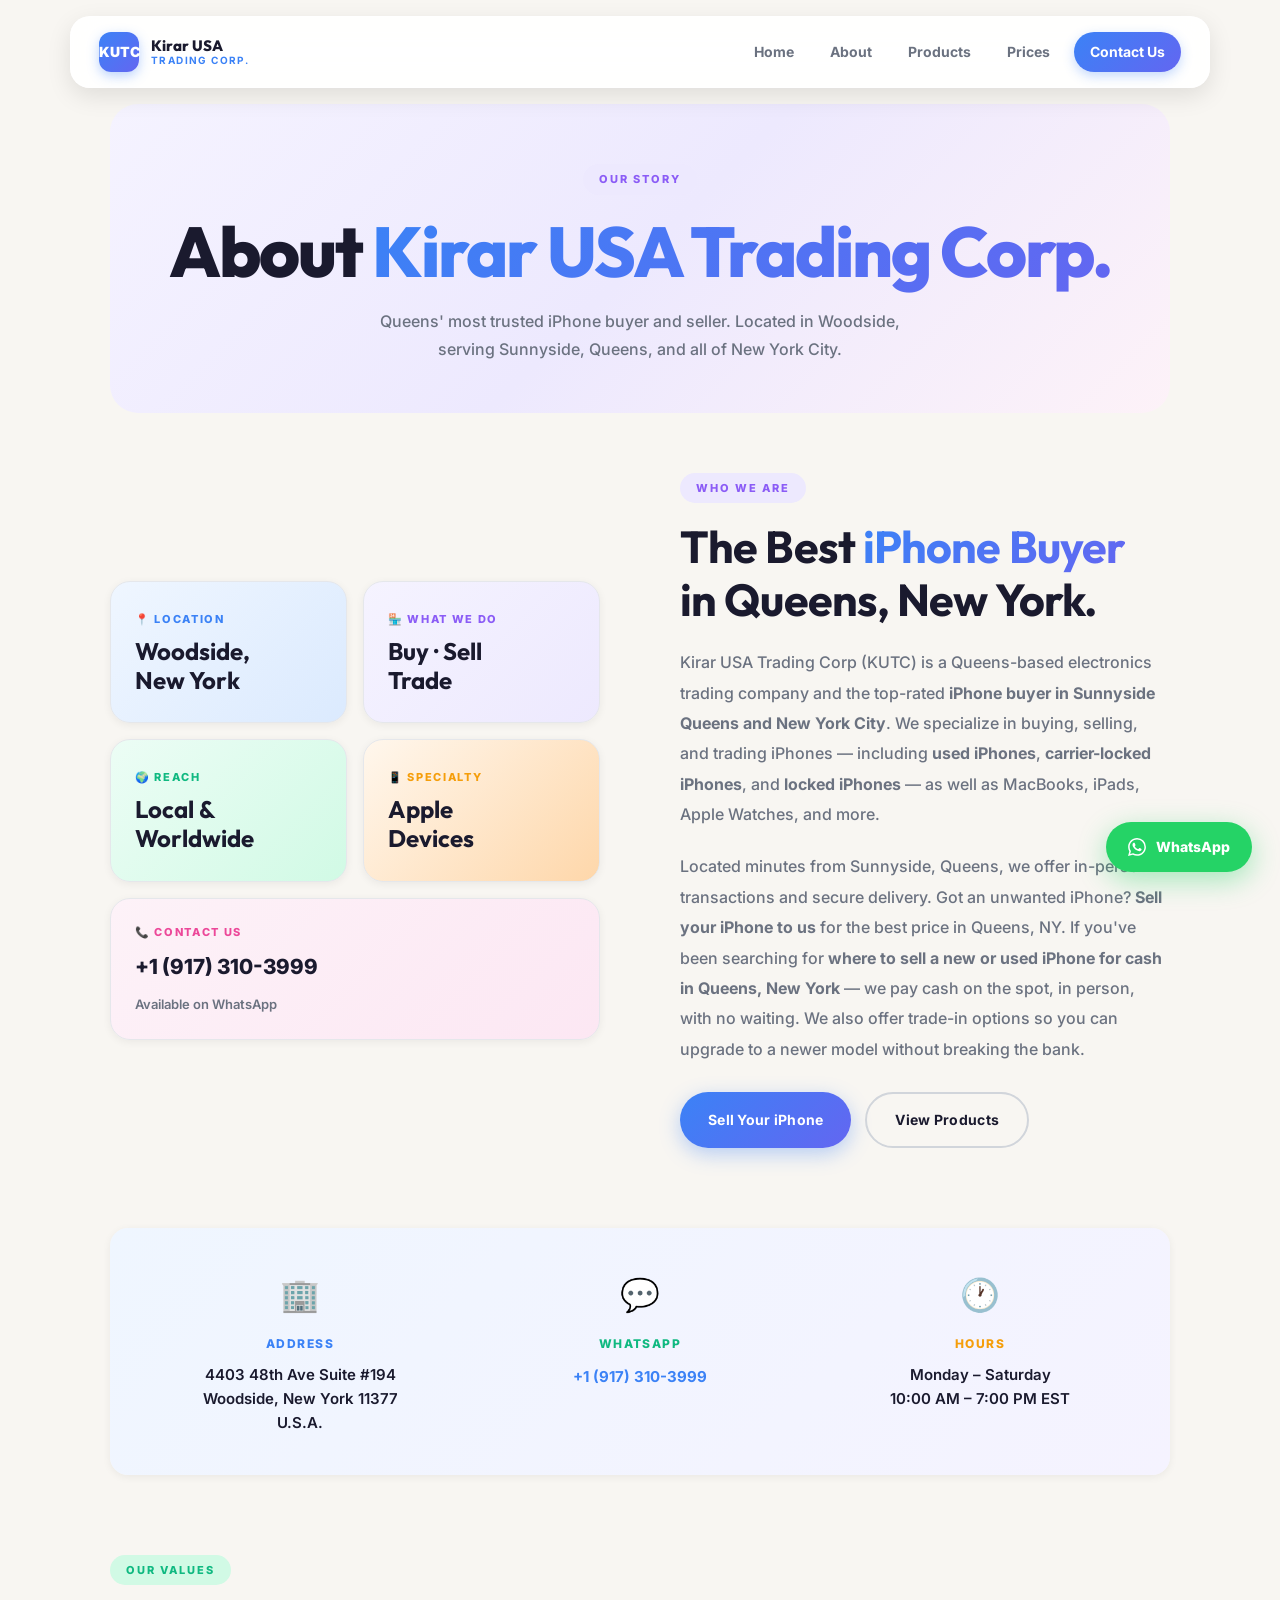
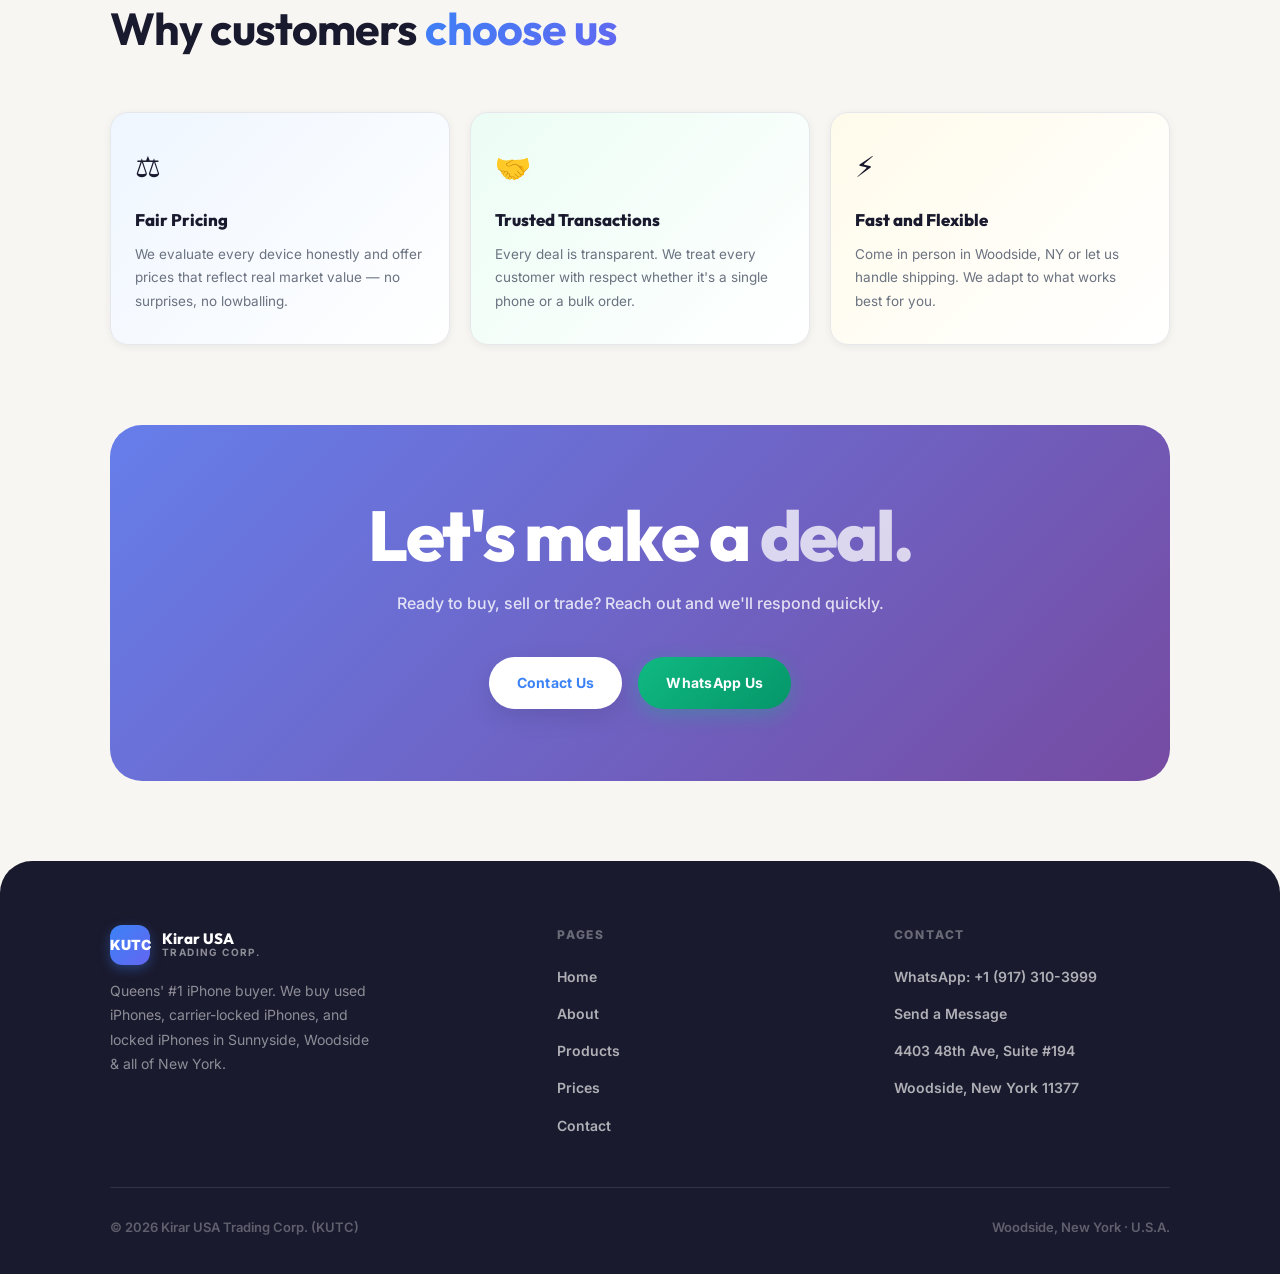
==== commit c60c42c8: "Add files via upload" ====
--- a/about.html
+++ b/about.html
@@ -5,7 +5,7 @@
   <meta name="viewport" content="width=device-width,initial-scale=1.0"/>
   <title>About Us | iPhone Buyer Queens NY | Kirar USA Trading Corp</title>
   <meta name="description" content="Learn about Kirar USA Trading Corp — the trusted iPhone buyer in Queens and Sunnyside, New York. We buy used iPhones, carrier-locked and locked iPhones at the best prices in NYC."/>
-  <meta name="keywords" content="iPhone buyer Queens NY, used iPhone buyer New York, sell your iPhone Queens, iPhone buyer Sunnyside Queens, locked iPhone buyer, carrier locked iPhone buyer Queens, KUTC about"/>
+  <meta name="keywords" content="iPhone buyer Queens NY, used iPhone buyer New York, sell your iPhone Queens, iPhone buyer Sunnyside Queens, locked iPhone buyer, carrier locked iPhone buyer Queens, where to sell phone for cash Queens, sell used phone Queens New York, KUTC about"/>
   <link rel="canonical" href="https://kirarusatrading.com/about"/>
   <link rel="stylesheet" href="/style.css"/>
 </head>
@@ -64,7 +64,7 @@
             Kirar USA Trading Corp (KUTC) is a Queens-based electronics trading company and the top-rated <strong>iPhone buyer in Sunnyside Queens and New York City</strong>. We specialize in buying, selling, and trading iPhones — including <strong>used iPhones</strong>, <strong>carrier-locked iPhones</strong>, and <strong>locked iPhones</strong> — as well as MacBooks, iPads, Apple Watches, and more.
           </p>
           <p style="font-size:16px;color:var(--text-muted);line-height:1.9;margin-bottom:28px;font-weight:500;">
-            Located minutes from Sunnyside, Queens, we offer in-person transactions and secure delivery. Got an unwanted iPhone? <strong>Sell your iPhone to us</strong> for the best price in Queens, NY. We also offer trade-in options so you can upgrade to a newer model without breaking the bank.
+            Located minutes from Sunnyside, Queens, we offer in-person transactions and secure delivery. Got an unwanted iPhone? <strong>Sell your iPhone to us</strong> for the best price in Queens, NY. If you've been searching for <strong>where to sell a new or used iPhone for cash in Queens, New York</strong> — we pay cash on the spot, in person, with no waiting. We also offer trade-in options so you can upgrade to a newer model without breaking the bank.
           </p>
           <div style="display:flex;gap:14px;flex-wrap:wrap;">
             <a href="/contact-us" class="btn btn-primary">Sell Your iPhone</a>
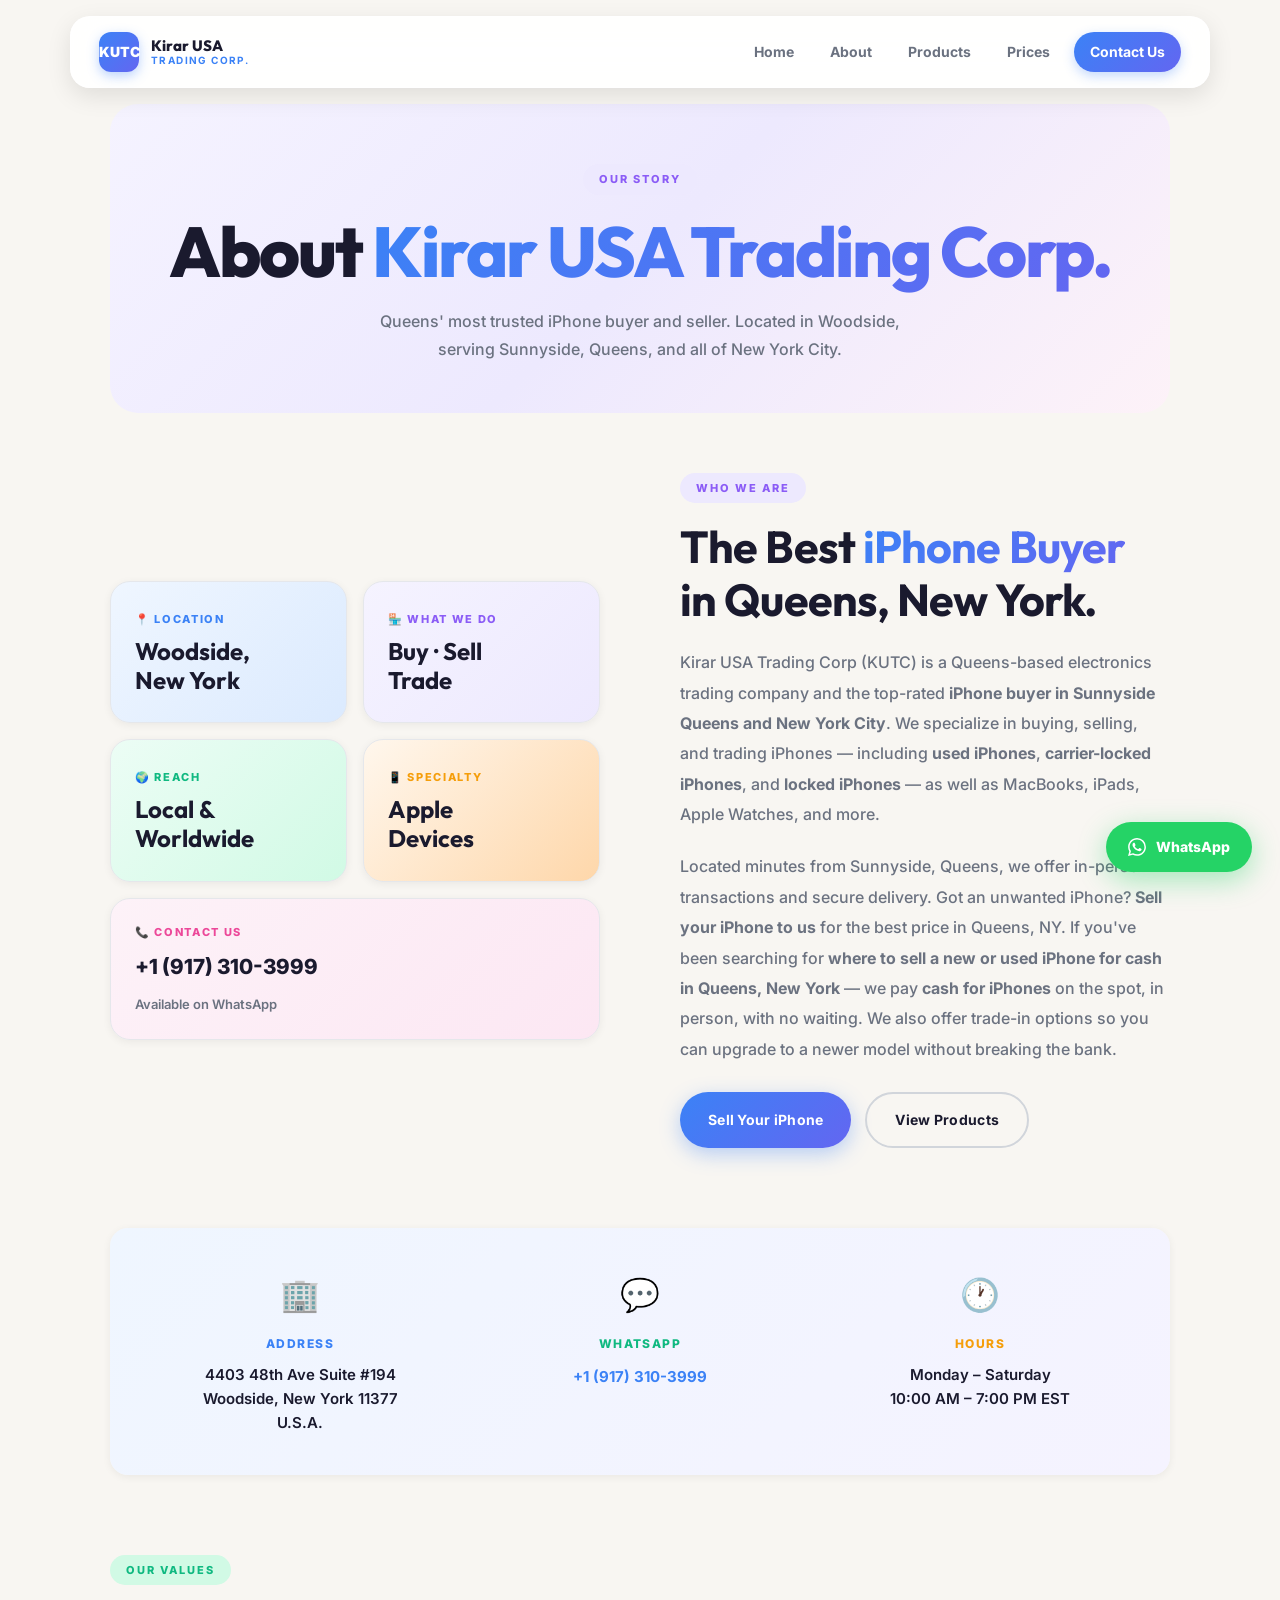
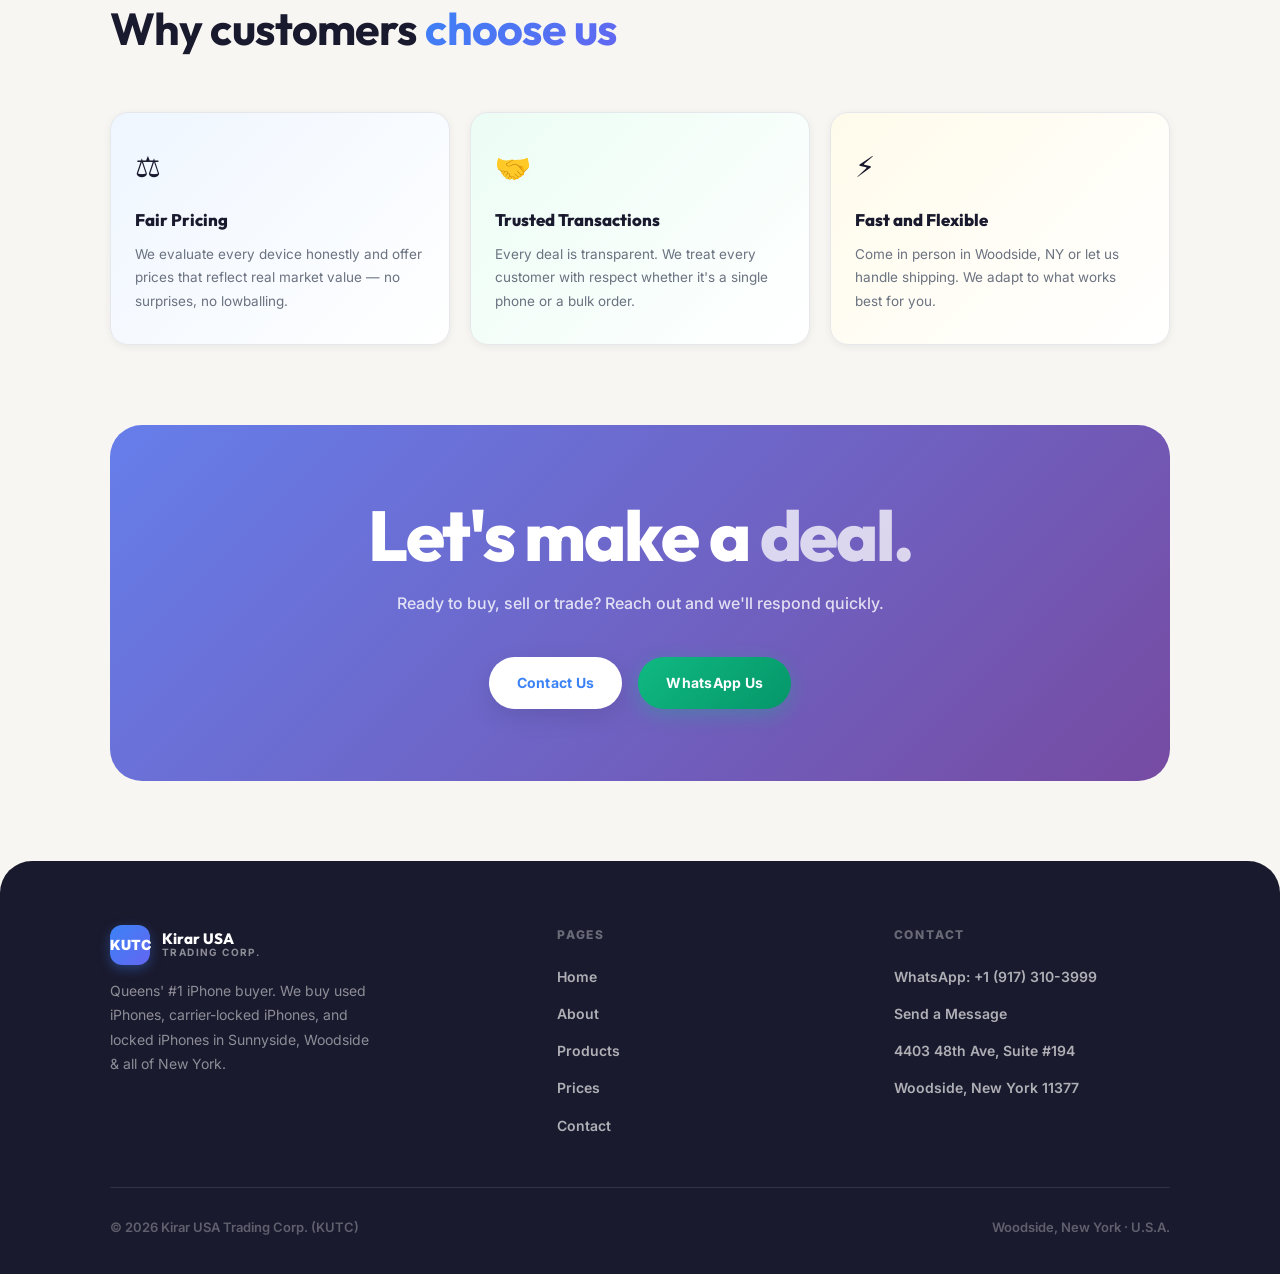
==== commit 7e2526c3: "Add files via upload" ====
--- a/about.html
+++ b/about.html
@@ -64,7 +64,7 @@
             Kirar USA Trading Corp (KUTC) is a Queens-based electronics trading company and the top-rated <strong>iPhone buyer in Sunnyside Queens and New York City</strong>. We specialize in buying, selling, and trading iPhones — including <strong>used iPhones</strong>, <strong>carrier-locked iPhones</strong>, and <strong>locked iPhones</strong> — as well as MacBooks, iPads, Apple Watches, and more.
           </p>
           <p style="font-size:16px;color:var(--text-muted);line-height:1.9;margin-bottom:28px;font-weight:500;">
-            Located minutes from Sunnyside, Queens, we offer in-person transactions and secure delivery. Got an unwanted iPhone? <strong>Sell your iPhone to us</strong> for the best price in Queens, NY. If you've been searching for <strong>where to sell a new or used iPhone for cash in Queens, New York</strong> — we pay cash on the spot, in person, with no waiting. We also offer trade-in options so you can upgrade to a newer model without breaking the bank.
+            Located minutes from Sunnyside, Queens, we offer in-person transactions and secure delivery. Got an unwanted iPhone? <strong>Sell your iPhone to us</strong> for the best price in Queens, NY. If you've been searching for <strong>where to sell a new or used iPhone for cash in Queens, New York</strong> — we pay <strong>cash for iPhones</strong> on the spot, in person, with no waiting. We also offer trade-in options so you can upgrade to a newer model without breaking the bank.
           </p>
           <div style="display:flex;gap:14px;flex-wrap:wrap;">
             <a href="/contact-us" class="btn btn-primary">Sell Your iPhone</a>
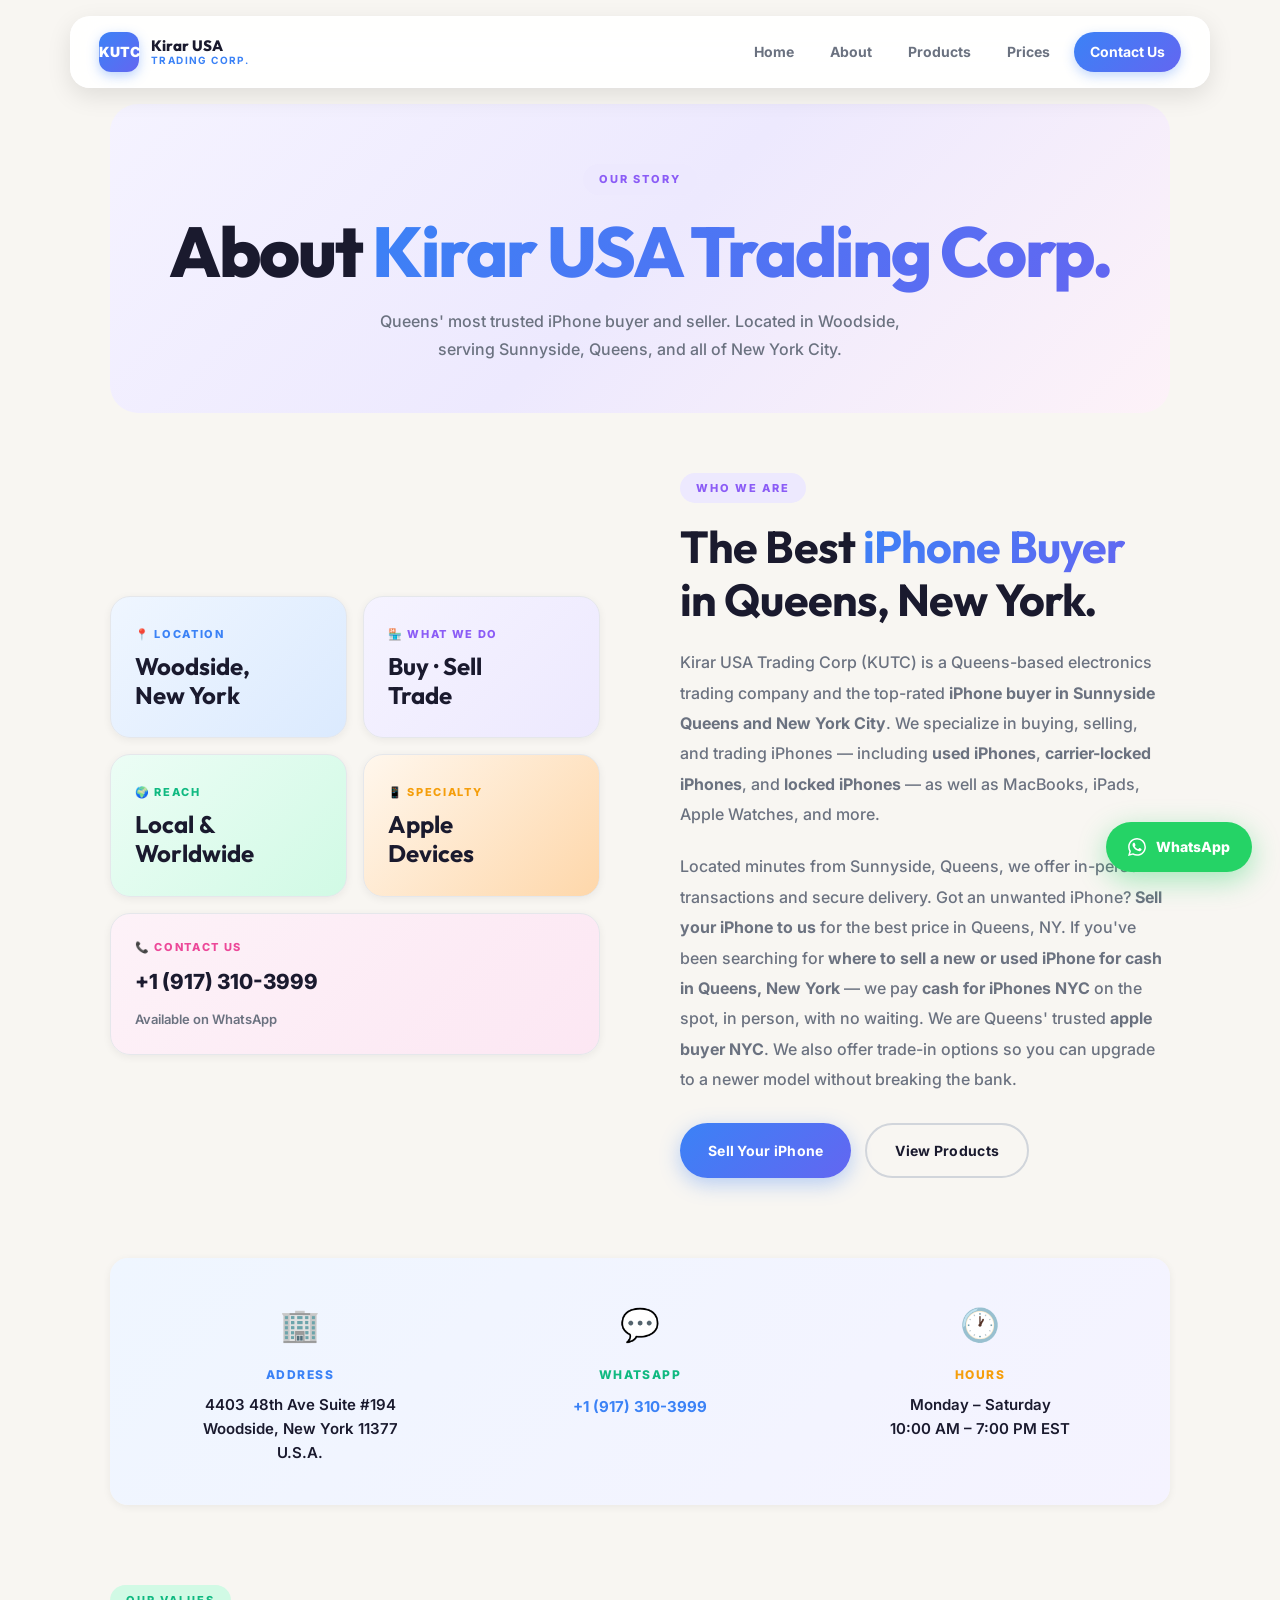
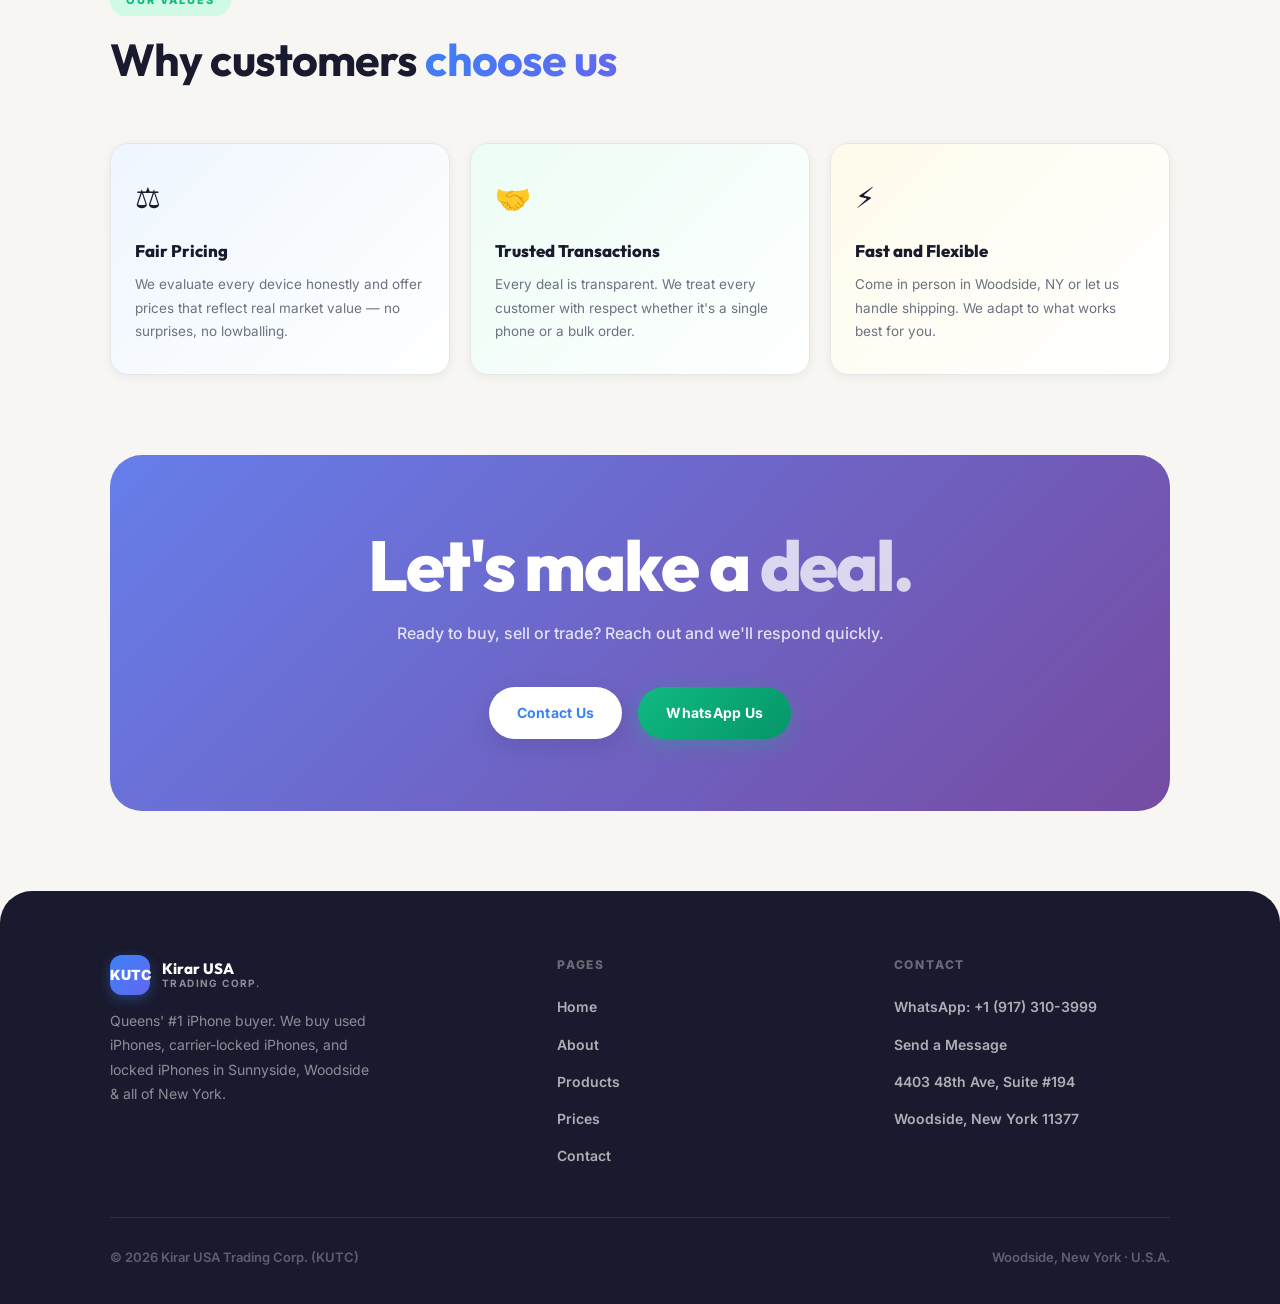
==== commit 107082af: "Add files via upload" ====
--- a/about.html
+++ b/about.html
@@ -64,7 +64,7 @@
             Kirar USA Trading Corp (KUTC) is a Queens-based electronics trading company and the top-rated <strong>iPhone buyer in Sunnyside Queens and New York City</strong>. We specialize in buying, selling, and trading iPhones — including <strong>used iPhones</strong>, <strong>carrier-locked iPhones</strong>, and <strong>locked iPhones</strong> — as well as MacBooks, iPads, Apple Watches, and more.
           </p>
           <p style="font-size:16px;color:var(--text-muted);line-height:1.9;margin-bottom:28px;font-weight:500;">
-            Located minutes from Sunnyside, Queens, we offer in-person transactions and secure delivery. Got an unwanted iPhone? <strong>Sell your iPhone to us</strong> for the best price in Queens, NY. If you've been searching for <strong>where to sell a new or used iPhone for cash in Queens, New York</strong> — we pay <strong>cash for iPhones</strong> on the spot, in person, with no waiting. We also offer trade-in options so you can upgrade to a newer model without breaking the bank.
+            Located minutes from Sunnyside, Queens, we offer in-person transactions and secure delivery. Got an unwanted iPhone? <strong>Sell your iPhone to us</strong> for the best price in Queens, NY. If you've been searching for <strong>where to sell a new or used iPhone for cash in Queens, New York</strong> — we pay <strong>cash for iPhones NYC</strong> on the spot, in person, with no waiting. We are Queens' trusted <strong>apple buyer NYC</strong>. We also offer trade-in options so you can upgrade to a newer model without breaking the bank.
           </p>
           <div style="display:flex;gap:14px;flex-wrap:wrap;">
             <a href="/contact-us" class="btn btn-primary">Sell Your iPhone</a>
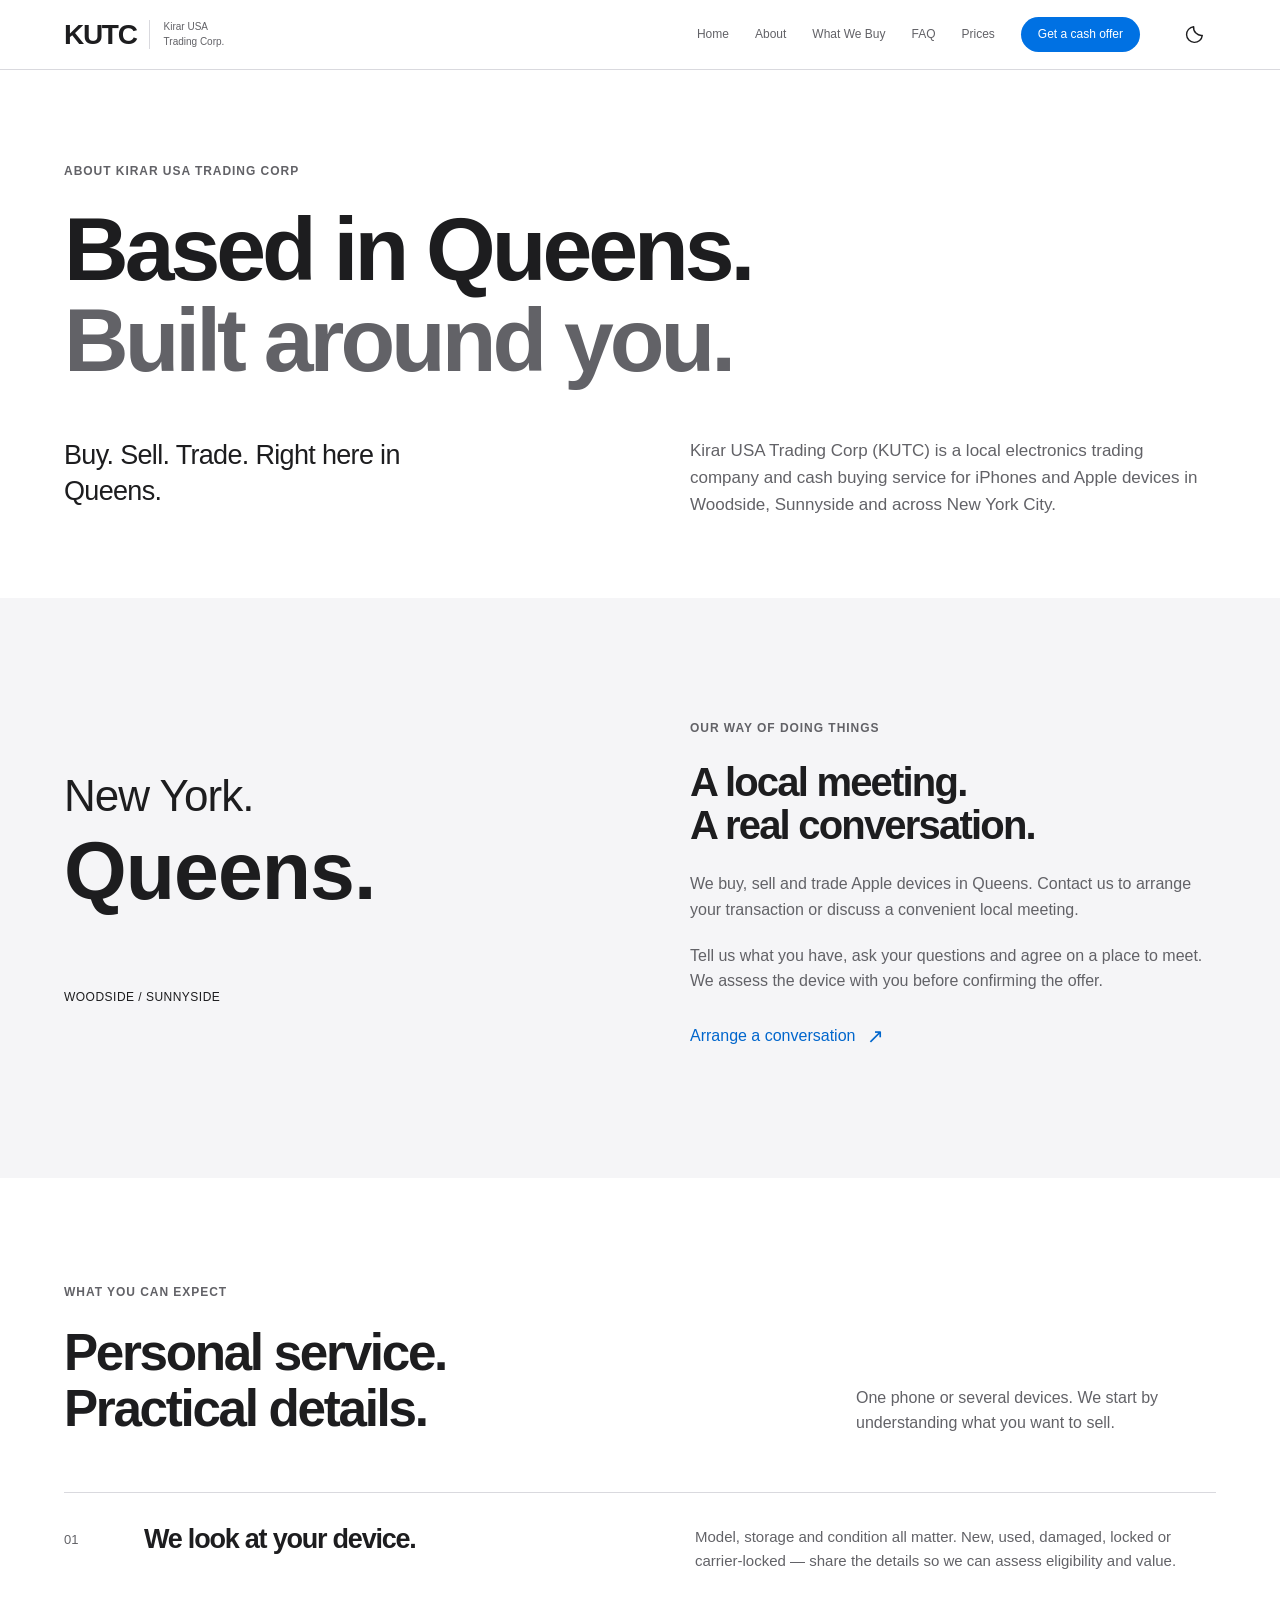
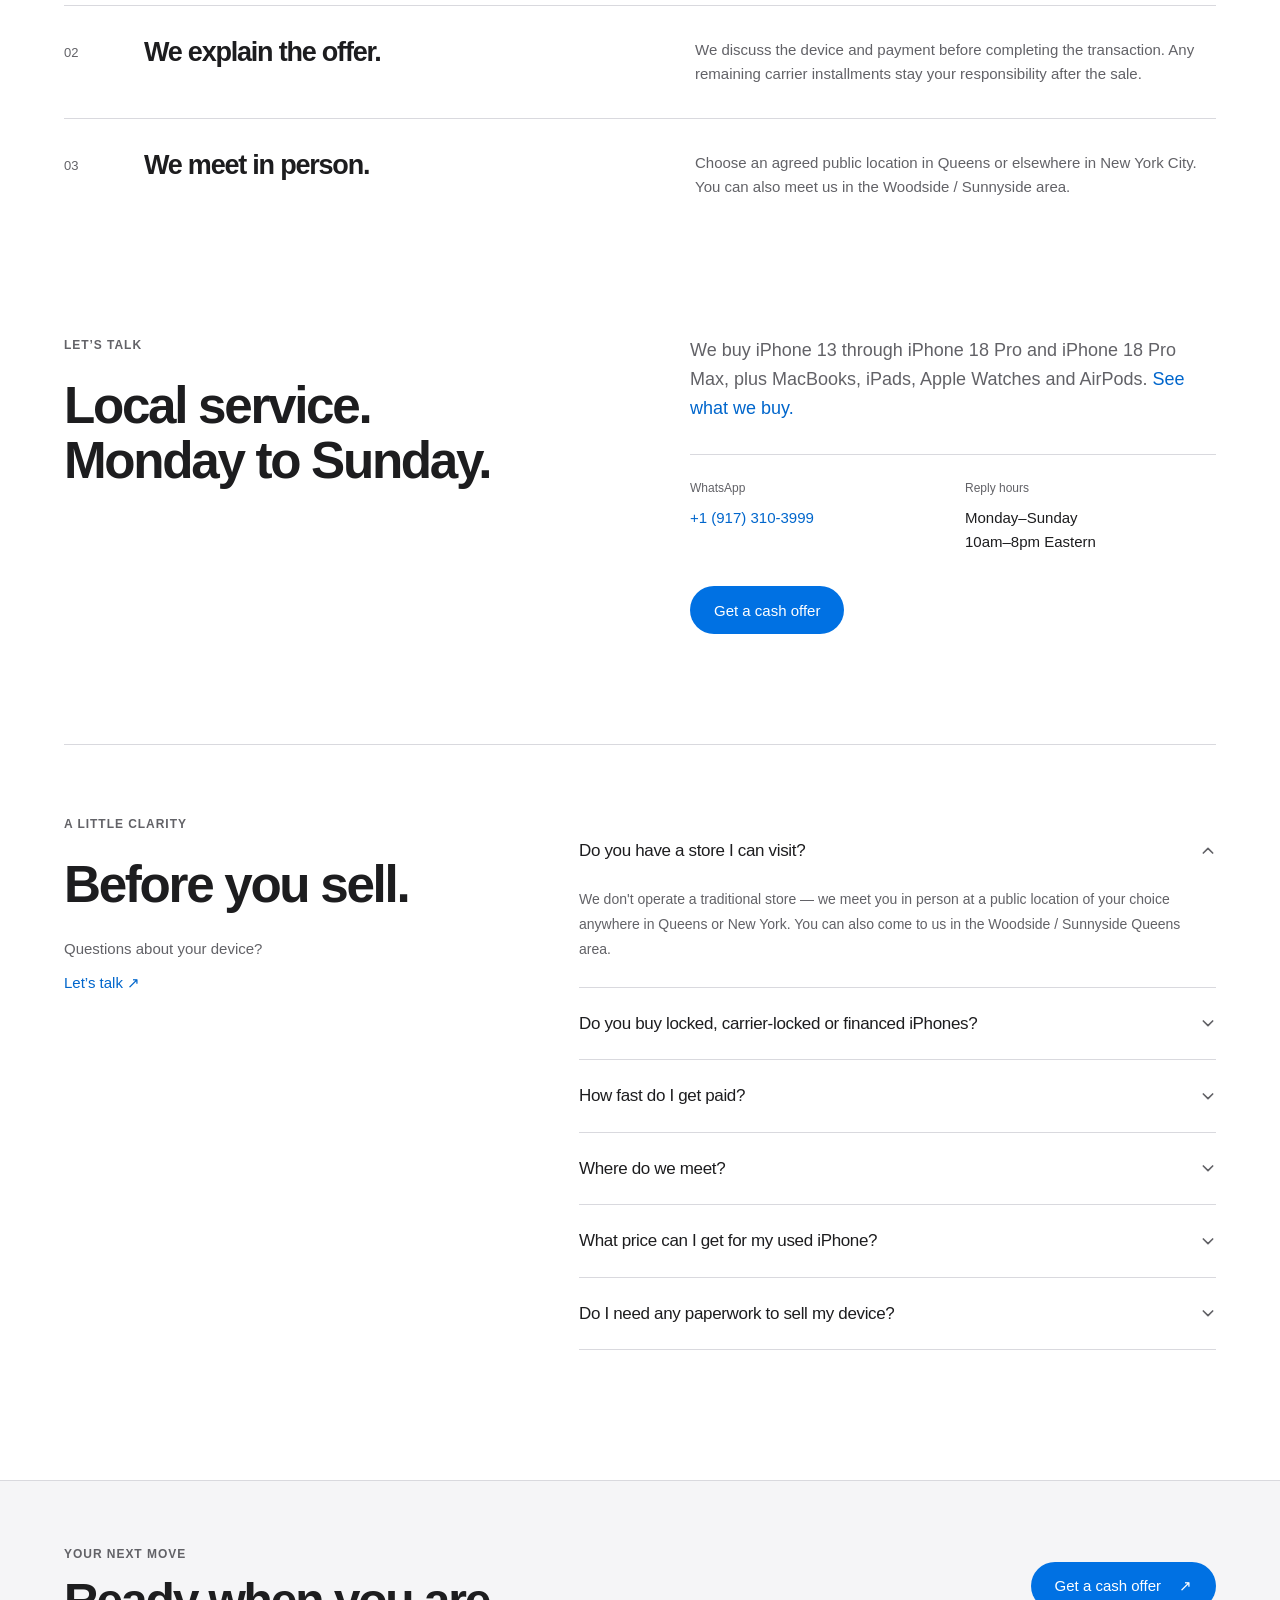
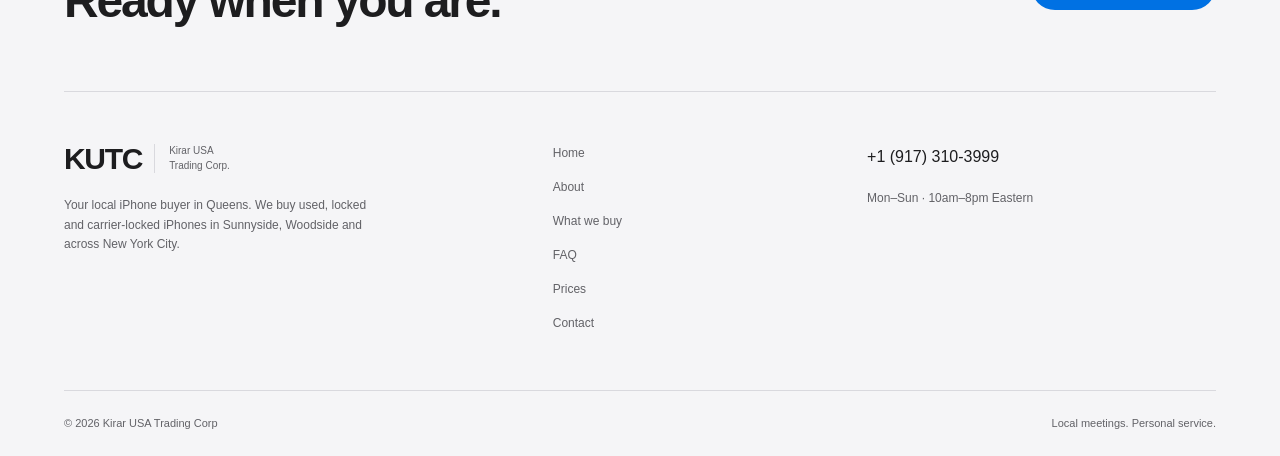
==== commit 6131049c: "Add files via upload" ====
--- a/about.html
+++ b/about.html
@@ -7,140 +7,84 @@
   <meta name="description" content="Learn about Kirar USA Trading Corp — the trusted iPhone buyer in Queens and Sunnyside, New York. We buy used iPhones, carrier-locked and locked iPhones at the best prices in NYC."/>
   <meta name="keywords" content="iPhone buyer Queens NY, used iPhone buyer New York, sell your iPhone Queens, iPhone buyer Sunnyside Queens, locked iPhone buyer, carrier locked iPhone buyer Queens, where to sell phone for cash Queens, sell used phone Queens New York, KUTC about"/>
   <link rel="canonical" href="https://kirarusatrading.com/about"/>
-  <link rel="stylesheet" href="/style.css"/>
-</head>
-<body>
+  
+<meta name="theme-color" content="#ffffff"><link rel="icon" href="/favicon.svg?v=2" type="image/svg+xml"><link rel="icon" href="/favicon-32x32.png?v=2" sizes="32x32" type="image/png"><link rel="icon" href="/favicon-16x16.png?v=2" sizes="16x16" type="image/png"><link rel="shortcut icon" href="/favicon.ico?v=2"><link rel="apple-touch-icon" href="/apple-touch-icon.png?v=2" sizes="180x180"><link rel="manifest" href="/site.webmanifest"><meta name="apple-mobile-web-app-title" content="KUTC"><script src="/theme.js"></script><link rel="stylesheet" href="/style.css"><noscript><style>.hamburger{display:none!important}.mobile-menu{display:flex!important;position:static!important;flex-wrap:wrap}header nav{display:none!important}</style></noscript><meta property="og:image" content="https://kirarusatrading.com/assets/brand/social-preview.png"><meta property="og:image:width" content="1200"><meta property="og:image:height" content="630"><meta property="og:image:alt" content="KUTC — Buy, sell and trade Apple devices in Queens and New York City"><meta property="og:site_name" content="Kirar USA Trading Corp."><meta name="twitter:card" content="summary_large_image"></head>
+<body class="about-page">
+<a class="skip-link" href="#main">Skip to content</a>
 <header>
-  <a href="/" class="logo"><div class="logo-mark">KUTC</div><div class="logo-text"><span>Kirar USA</span><span>Trading Corp.</span></div></a>
-  <nav>
-    <a href="/">Home</a><a href="/about">About</a><a href="/products">Products</a><a href="/prices">Prices</a><a href="/contact-us" class="cta-nav">Contact Us</a>
+  <a href="/" class="logo" aria-label="Kirar USA Trading Corp home"><span class="kutc-logotype" aria-hidden="true">KUTC</span><span class="brand-full">Kirar USA<br>Trading Corp.</span></a>
+  <nav aria-label="Main navigation">
+    <a href="/">Home</a><a href="/about">About</a><a href="/products">What We Buy</a><a href="/#faq">FAQ</a><a href="/prices">Prices</a><a href="/contact-us" class="cta-nav">Get a cash offer</a>
   </nav>
-  <button class="hamburger" aria-label="Menu"><span></span><span></span><span></span></button>
+  <div class="header-tools"><button type="button" class="theme-toggle" aria-label="Switch to dark mode" aria-pressed="false"><svg class="theme-moon" viewBox="0 0 24 24" fill="none" stroke="currentColor" stroke-width="1.6" stroke-linecap="round" stroke-linejoin="round" aria-hidden="true"><path d="M20.9 13A9 9 0 0 1 11 3.1 9 9 0 1 0 20.9 13Z"/></svg><svg class="theme-sun" viewBox="0 0 24 24" fill="none" stroke="currentColor" stroke-width="1.6" stroke-linecap="round" aria-hidden="true"><circle cx="12" cy="12" r="4"/><path d="M12 2v2m0 16v2M2 12h2m16 0h2M4.93 4.93l1.42 1.42m11.3 11.3 1.42 1.42m0-14.14-1.42 1.42M6.35 17.65l-1.42 1.42"/></svg></button><button class="hamburger" aria-label="Open menu" aria-expanded="false" aria-controls="mobile-menu"><span></span><span></span><span></span></button></div>
 </header>
-<div class="mobile-menu">
-  <a href="/">Home</a><a href="/about">About</a><a href="/products">Products</a><a href="/prices">Prices</a><a href="/contact-us" class="cta-nav">Contact Us</a>
+<div class="mobile-menu" id="mobile-menu">
+  <a href="/">Home</a><a href="/about">About</a><a href="/products">What We Buy</a><a href="/#faq">FAQ</a><a href="/prices">Prices</a><a href="/contact-us" class="cta-nav">Get a cash offer</a>
 </div>
 
-<main>
-  <section class="section-inner">
-    <div class="page-hero purple-hero reveal">
-      <div class="section-label label-purple" style="justify-content:center;">Our Story</div>
-      <h1 class="display-title reveal reveal-delay-1">About <em>Kirar USA Trading Corp.</em></h1>
-      <p class="section-subtitle reveal reveal-delay-2" style="margin:18px auto 0;text-align:center;">Queens' most trusted iPhone buyer and seller. Located in Woodside, serving Sunnyside, Queens, and all of New York City.</p>
-    </div>
-  </section>
-
-  <section style="padding:0 0 80px;">
-    <div class="section-inner">
-      <div class="about-page-grid">
-        <div class="about-img-mosaic reveal">
-          <div class="card about-mini-card blue-bg" style="background:linear-gradient(135deg,#eff6ff,#dbeafe);">
-            <div class="about-mini-label" style="color:var(--blue);">📍 Location</div>
-            <div class="about-mini-value">Woodside,<br>New York</div>
-          </div>
-          <div class="card about-mini-card" style="background:linear-gradient(135deg,#f5f3ff,#ede9fe);">
-            <div class="about-mini-label" style="color:var(--purple);">🏪 What We Do</div>
-            <div class="about-mini-value">Buy · Sell<br>Trade</div>
-          </div>
-          <div class="card about-mini-card" style="background:linear-gradient(135deg,#ecfdf5,#d1fae5);">
-            <div class="about-mini-label" style="color:var(--green);">🌍 Reach</div>
-            <div class="about-mini-value">Local &amp;<br>Worldwide</div>
-          </div>
-          <div class="card about-mini-card" style="background:linear-gradient(135deg,#fff7ed,#fed7aa);">
-            <div class="about-mini-label" style="color:var(--orange);">📱 Specialty</div>
-            <div class="about-mini-value">Apple<br>Devices</div>
-          </div>
-          <div class="card about-mini-card span2" style="background:linear-gradient(135deg,#fdf2f8,#fce7f3);padding:24px;">
-            <div class="about-mini-label" style="color:var(--pink);">📞 Contact Us</div>
-            <a href="http://wa.me/19173103999" style="font-size:1.3rem;font-weight:800;color:var(--text);text-decoration:none;">+1 (917) 310-3999</a>
-            <span style="font-size:13px;color:var(--text-muted);font-weight:600;">Available on WhatsApp</span>
-          </div>
-        </div>
-
-        <div class="reveal reveal-delay-1">
-          <div class="section-label label-purple">Who We Are</div>
-          <h2 class="section-title">The Best <em>iPhone Buyer</em><br>in Queens, New York.</h2>
-          <p style="font-size:16px;color:var(--text-muted);line-height:1.9;margin-top:20px;margin-bottom:22px;font-weight:500;">
-            Kirar USA Trading Corp (KUTC) is a Queens-based electronics trading company and the top-rated <strong>iPhone buyer in Sunnyside Queens and New York City</strong>. We specialize in buying, selling, and trading iPhones — including <strong>used iPhones</strong>, <strong>carrier-locked iPhones</strong>, and <strong>locked iPhones</strong> — as well as MacBooks, iPads, Apple Watches, and more.
-          </p>
-          <p style="font-size:16px;color:var(--text-muted);line-height:1.9;margin-bottom:28px;font-weight:500;">
-            Located minutes from Sunnyside, Queens, we offer in-person transactions and secure delivery. Got an unwanted iPhone? <strong>Sell your iPhone to us</strong> for the best price in Queens, NY. If you've been searching for <strong>where to sell a new or used iPhone for cash in Queens, New York</strong> — we pay <strong>cash for iPhones NYC</strong> on the spot, in person, with no waiting. We are Queens' trusted <strong>apple buyer NYC</strong>. We also offer trade-in options so you can upgrade to a newer model without breaking the bank.
-          </p>
-          <div style="display:flex;gap:14px;flex-wrap:wrap;">
-            <a href="/contact-us" class="btn btn-primary">Sell Your iPhone</a>
-            <a href="/products" class="btn btn-outline">View Products</a>
-          </div>
-        </div>
+<main id="main">
+<section class="about-masthead section-inner"><p class="eyebrow">About Kirar USA Trading Corp</p><h1>Based in Queens.<br><span>Built around you.</span></h1><div class="about-lead"><p>Buy. Sell. Trade. Right here in Queens.</p><p>Kirar USA Trading Corp (KUTC) is a local electronics trading company and cash buying service for iPhones and Apple devices in Woodside, Sunnyside and across New York City.</p></div></section>
+<section class="local-feature"><div class="section-inner"><div class="local-type" aria-hidden="true"><span>New York.</span><strong>Queens.</strong><span>Woodside / Sunnyside</span></div><div class="local-copy"><p class="eyebrow">Our way of doing things</p><h2>A local meeting.<br>A real conversation.</h2><p>We buy, sell and trade Apple devices in Queens. Contact us to arrange your transaction or discuss a convenient local meeting.</p><p>Tell us what you have, ask your questions and agree on a place to meet. We assess the device with you before confirming the offer.</p><a href="/contact-us" class="text-link">Arrange a conversation <span aria-hidden="true">↗</span></a></div></div></section>
+<section class="about-principles section-inner"><div class="section-heading"><div><p class="eyebrow">What you can expect</p><h2 class="section-title">Personal service.<br>Practical details.</h2></div><p>One phone or several devices. We start by understanding what you want to sell.</p></div><div class="principle-list"><article><span>01</span><h3>We look at your device.</h3><p>Model, storage and condition all matter. New, used, damaged, locked or carrier-locked — share the details so we can assess eligibility and value.</p></article><article><span>02</span><h3>We explain the offer.</h3><p>We discuss the device and payment before completing the transaction. Any remaining carrier installments stay your responsibility after the sale.</p></article><article><span>03</span><h3>We meet in person.</h3><p>Choose an agreed public location in Queens or elsewhere in New York City. You can also meet us in the Woodside / Sunnyside area.</p></article></div></section>
+<section class="about-contact section-inner"><div><p class="eyebrow">Let’s talk</p><h2 class="section-title">Local service.<br>Monday to Sunday.</h2></div><div><p>We buy iPhone 13 through iPhone 18 Pro and iPhone 18 Pro Max, plus MacBooks, iPads, Apple Watches and AirPods. <a href="/products">See what we buy.</a></p><dl class="business-details"><div><dt>WhatsApp</dt><dd><a href="https://wa.me/19173103999">+1 (917) 310-3999</a></dd></div><div><dt>Reply hours</dt><dd>Monday–Sunday<br>10am–8pm Eastern</dd></div></dl><a href="/contact-us" class="btn btn-primary">Get a cash offer</a></div></section>
+<!-- FAQ Section -->
+<div class="section-inner" style="padding-bottom:60px;">
+  <div class="text-block">
+  <div id="faq" class="faq-section">
+    
+    <div class="faq-heading"><p class="eyebrow">A little clarity</p><h2 class="section-title">Before you sell.</h2><p>Questions about your device?<br><a href="/contact-us">Let’s talk <span aria-hidden="true">↗</span></a></p></div>
+    
+    <div class="faq-accordion">
+      <div class="faq-item open">
+        <button class="faq-question">
+          <span>Do you have a store I can visit?</span>
+          <svg class="faq-chevron" fill="none" stroke="currentColor" viewBox="0 0 24 24"><path stroke-linecap="round" stroke-linejoin="round" stroke-width="2.5" d="M19 9l-7 7-7-7"/></svg>
+        </button>
+        <div class="faq-answer"><p>We don't operate a traditional store — we meet you in person at a public location of your choice anywhere in Queens or New York. You can also come to us in the Woodside / Sunnyside Queens area.</p></div>
       </div>
-
-      <div class="card reveal" style="padding:40px;background:linear-gradient(135deg,var(--blue-light),var(--purple-light));border:none;margin-bottom:80px;">
-        <div style="display:grid;grid-template-columns:repeat(3,1fr);gap:40px;text-align:center;">
-          <div>
-            <div style="font-size:2rem;margin-bottom:12px;">🏢</div>
-            <div style="font-size:12px;font-weight:800;letter-spacing:0.12em;text-transform:uppercase;color:var(--blue);margin-bottom:8px;">Address</div>
-            <p style="font-size:15px;font-weight:600;color:var(--text);line-height:1.6;">4403 48th Ave Suite #194<br>Woodside, New York 11377<br>U.S.A.</p>
-          </div>
-          <div>
-            <div style="font-size:2rem;margin-bottom:12px;">💬</div>
-            <div style="font-size:12px;font-weight:800;letter-spacing:0.12em;text-transform:uppercase;color:var(--green);margin-bottom:8px;">WhatsApp</div>
-            <a href="http://wa.me/19173103999" style="font-size:15px;font-weight:700;color:var(--blue);text-decoration:none;">+1 (917) 310-3999</a>
-          </div>
-          <div>
-            <div style="font-size:2rem;margin-bottom:12px;">🕐</div>
-            <div style="font-size:12px;font-weight:800;letter-spacing:0.12em;text-transform:uppercase;color:var(--orange);margin-bottom:8px;">Hours</div>
-            <p style="font-size:15px;font-weight:600;color:var(--text);line-height:1.6;">Monday – Saturday<br>10:00 AM – 7:00 PM EST</p>
-          </div>
-        </div>
+      <div class="faq-item">
+        <button class="faq-question">
+          <span>Do you buy locked, carrier-locked or financed iPhones?</span>
+          <svg class="faq-chevron" fill="none" stroke="currentColor" viewBox="0 0 24 24"><path stroke-linecap="round" stroke-linejoin="round" stroke-width="2.5" d="M19 9l-7 7-7-7"/></svg>
+        </button>
+        <div class="faq-answer"><p>Yes! We buy carrier-locked iPhones, locked and financed iPhones that other buyers won't touch. For financed devices — we can buy them, but paying the remaining monthly installments to the carrier remains your responsibility. Contact us via WhatsApp for a quote.</p></div>
       </div>
-
-      <div class="section-label label-green reveal">Our Values</div>
-      <h2 class="section-title reveal reveal-delay-1">Why customers <em>choose us</em></h2>
-      <div class="values-grid">
-        <div class="card value-card reveal reveal-delay-1" style="background:linear-gradient(135deg,var(--blue-light),#fff);">
-          <div class="value-icon">⚖️</div>
-          <h4>Fair Pricing</h4>
-          <p>We evaluate every device honestly and offer prices that reflect real market value — no surprises, no lowballing.</p>
-        </div>
-        <div class="card value-card reveal reveal-delay-2" style="background:linear-gradient(135deg,var(--green-light),#fff);">
-          <div class="value-icon">🤝</div>
-          <h4>Trusted Transactions</h4>
-          <p>Every deal is transparent. We treat every customer with respect whether it's a single phone or a bulk order.</p>
-        </div>
-        <div class="card value-card reveal reveal-delay-3" style="background:linear-gradient(135deg,var(--orange-light),#fff);">
-          <div class="value-icon">⚡</div>
-          <h4>Fast and Flexible</h4>
-          <p>Come in person in Woodside, NY or let us handle shipping. We adapt to what works best for you.</p>
-        </div>
+      <div class="faq-item">
+        <button class="faq-question">
+          <span>How fast do I get paid?</span>
+          <svg class="faq-chevron" fill="none" stroke="currentColor" viewBox="0 0 24 24"><path stroke-linecap="round" stroke-linejoin="round" stroke-width="2.5" d="M19 9l-7 7-7-7"/></svg>
+        </button>
+        <div class="faq-answer"><p>Instantly — cash in hand the moment we meet and inspect your device. No waiting, no bank transfers, no delays.</p></div>
       </div>
-    </div>
-  </section>
-
-  <div class="section-inner">
-    <div class="cta-banner reveal">
-      <h2 class="display-title" style="margin-bottom:16px;">Let's make a <em>deal.</em></h2>
-      <p class="section-subtitle">Ready to buy, sell or trade? Reach out and we'll respond quickly.</p>
-      <div class="cta-actions" style="margin-top:40px;">
-        <a href="/contact-us" class="btn btn-white">Contact Us</a>
-        <a href="http://wa.me/19173103999" target="_blank" rel="noopener" class="btn btn-green">WhatsApp Us</a>
+      <div class="faq-item">
+        <button class="faq-question">
+          <span>Where do we meet?</span>
+          <svg class="faq-chevron" fill="none" stroke="currentColor" viewBox="0 0 24 24"><path stroke-linecap="round" stroke-linejoin="round" stroke-width="2.5" d="M19 9l-7 7-7-7"/></svg>
+        </button>
+        <div class="faq-answer"><p>Anywhere safe and public works — a bank lobby, McDonald's, Starbucks, or any spot in Queens, Sunnyside, or New York City. We come to you.</p></div>
+      </div>
+      <div class="faq-item">
+        <button class="faq-question">
+          <span>What price can I get for my used iPhone?</span>
+          <svg class="faq-chevron" fill="none" stroke="currentColor" viewBox="0 0 24 24"><path stroke-linecap="round" stroke-linejoin="round" stroke-width="2.5" d="M19 9l-7 7-7-7"/></svg>
+        </button>
+        <div class="faq-answer"><p>For used phones we give an approximate price based on model, condition, and storage. For brand new unused phones we can give you an exact price. WhatsApp us with your device details for a fast quote.</p></div>
+      </div>
+      <div class="faq-item">
+        <button class="faq-question">
+          <span>Do I need any paperwork to sell my device?</span>
+          <svg class="faq-chevron" fill="none" stroke="currentColor" viewBox="0 0 24 24"><path stroke-linecap="round" stroke-linejoin="round" stroke-width="2.5" d="M19 9l-7 7-7-7"/></svg>
+        </button>
+        <div class="faq-answer"><p>No paperwork or ID needed — just make sure it's your own device.</p></div>
       </div>
     </div>
   </div>
+  </div>
+</div>
 </main>
 
-<a class="wa-fab" href="http://wa.me/19173103999" target="_blank" rel="noopener">
-  <svg viewBox="0 0 24 24"><path d="M17.472 14.382c-.297-.149-1.758-.867-2.03-.967-.273-.099-.471-.148-.67.15-.197.297-.767.966-.94 1.164-.173.199-.347.223-.644.075-.297-.15-1.255-.463-2.39-1.475-.883-.788-1.48-1.761-1.653-2.059-.173-.297-.018-.458.13-.606.134-.133.298-.347.446-.52.149-.174.198-.298.298-.497.099-.198.05-.371-.025-.52-.075-.149-.669-1.612-.916-2.207-.242-.579-.487-.5-.669-.51-.173-.008-.371-.01-.57-.01-.198 0-.52.074-.792.372-.272.297-1.04 1.016-1.04 2.479 0 1.462 1.065 2.875 1.213 3.074.149.198 2.096 3.2 5.077 4.487.709.306 1.262.489 1.694.625.712.227 1.36.195 1.871.118.571-.085 1.758-.719 2.006-1.413.248-.694.248-1.289.173-1.413-.074-.124-.272-.198-.57-.347m-5.421 7.403h-.004a9.87 9.87 0 01-5.031-1.378l-.361-.214-3.741.982.998-3.648-.235-.374a9.86 9.86 0 01-1.51-5.26c.001-5.45 4.436-9.884 9.888-9.884 2.64 0 5.122 1.03 6.988 2.898a9.825 9.825 0 012.893 6.994c-.003 5.45-4.437 9.884-9.885 9.884m8.413-18.297A11.815 11.815 0 0012.05 0C5.495 0 .16 5.335.157 11.892c0 2.096.547 4.142 1.588 5.945L.057 24l6.305-1.654a11.882 11.882 0 005.683 1.448h.005c6.554 0 11.89-5.335 11.893-11.893a11.821 11.821 0 00-3.48-8.413z"/></svg>
-  WhatsApp
-</a>
-<footer>
-  <div class="footer-inner">
-    <div class="footer-top">
-      <div class="footer-brand"><a href="/" class="logo"><div class="logo-mark">KUTC</div><div class="logo-text"><span>Kirar USA</span><span>Trading Corp.</span></div></a><p>Queens' #1 iPhone buyer. We buy used iPhones, carrier-locked iPhones, and locked iPhones in Sunnyside, Woodside &amp; all of New York.</p></div>
-      <div class="footer-col"><h4>Pages</h4><ul><li><a href="/">Home</a></li><li><a href="/about">About</a></li><li><a href="/products">Products</a></li><li><a href="/prices">Prices</a></li><li><a href="/contact-us">Contact</a></li></ul></div>
-      <div class="footer-col"><h4>Contact</h4><ul><li><a href="http://wa.me/19173103999">WhatsApp: +1 (917) 310-3999</a></li><li><a href="/contact-us">Send a Message</a></li><li><a>4403 48th Ave, Suite #194</a></li><li><a>Woodside, New York 11377</a></li></ul></div>
-    </div>
-    <div class="footer-bottom"><span>© 2026 Kirar USA Trading Corp. (KUTC)</span><span>Woodside, New York · U.S.A.</span></div>
-  </div>
-</footer>
+<footer><div class="section-inner"><div class="footer-invitation"><div><p class="eyebrow">Your next move</p><h2>Ready when you are.</h2></div><a href="/contact-us" class="btn btn-primary">Get a cash offer <span aria-hidden="true">↗</span></a></div><div class="footer-content"><div class="footer-brand"><a href="/" class="logo" aria-label="Kirar USA Trading Corp home"><span class="kutc-logotype" aria-hidden="true">KUTC</span><span class="brand-full">Kirar USA<br>Trading Corp.</span></a><p>Your local iPhone buyer in Queens. We buy used, locked and carrier-locked iPhones in Sunnyside, Woodside and across New York City.</p></div><nav aria-label="Footer navigation"><a href="/">Home</a><a href="/about">About</a><a href="/products">What we buy</a><a href="/#faq">FAQ</a><a href="/prices">Prices</a><a href="/contact-us">Contact</a></nav><div class="footer-contact"><a href="https://wa.me/19173103999">+1 (917) 310-3999</a><p>Mon–Sun · 10am–8pm Eastern</p></div></div><div class="footer-bottom"><span>© 2026 Kirar USA Trading Corp</span><span>Local meetings. Personal service.</span></div></div></footer>
+
 <script src="/script.js"></script>
 </body>
 </html>
--- a/style.css
+++ b/style.css
@@ -1,350 +1,66 @@
-@import url('https://fonts.googleapis.com/css2?family=Inter:wght@400;500;600&family=Outfit:wght@600;700;800;900&display=swap');
+/* Cash4iPhone: rebuilt layout system. Shared tokens keep both themes consistent. */
+:root{--bg:#fff;--surface:#f5f5f7;--text:#1d1d1f;--muted:#626267;--text-muted:var(--muted);--text-light:var(--muted);--line:#d9d9de;--border:var(--line);--blue:#0066cc;--nav-h:70px;--nav-bg:rgba(255,255,255,.94);--photo:#f5f5f7;--local-bg:#e9eaec;--local-ink:#303034;--field:#fff;--field-line:#a1a1a7;--error-bg:#fff0f0;--error:#a12222;color-scheme:light}
+:root[data-theme="dark"]{--bg:#101011;--surface:#1b1b1e;--text:#f5f5f7;--muted:#acacb4;--line:#37373c;--blue:#66b3ff;--nav-bg:rgba(16,16,17,.94);--photo:#202023;--local-bg:#252529;--local-ink:#ededf0;--field:#17171a;--field-line:#6e6e78;--error-bg:#3d2025;--error:#ffb8b8;color-scheme:dark}
+*,*::before,*::after{box-sizing:border-box}*{margin:0}html{scroll-behavior:smooth;scroll-padding-top:110px}body{font-family:-apple-system,BlinkMacSystemFont,'Segoe UI',sans-serif;font-size:16px;line-height:1.6;background:var(--bg);color:var(--text);-webkit-font-smoothing:antialiased}h1,h2,h3,h4{font-weight:600;line-height:1.08;letter-spacing:-.045em}p{overflow-wrap:break-word}a{color:var(--blue);text-decoration:none;text-underline-offset:5px}a:hover{text-decoration:underline}img{display:block;max-width:100%;height:auto}button,input,select,textarea{font:inherit}button{cursor:pointer}button:disabled{opacity:.65;cursor:wait}button,a{-webkit-tap-highlight-color:transparent}:focus-visible{outline:3px solid var(--blue);outline-offset:5px}[hidden]{display:none!important}section[id],article[id],form[id]{scroll-margin-top:110px}.section-inner{width:min(1280px,100%);margin-inline:auto;padding-inline:64px}.eyebrow,.small-label{font-size:12px;font-weight:600;letter-spacing:.08em;line-height:1.5;text-transform:uppercase;color:var(--muted)}.eyebrow{margin-bottom:24px}.section-title{font-size:clamp(36px,4vw,56px)}.section-title em,.display-title em{font-style:normal}.section-heading{display:flex;justify-content:space-between;align-items:flex-end;gap:48px;margin-bottom:56px}.section-heading>p{max-width:360px;color:var(--muted)}.section-subtitle{font-size:20px;line-height:1.5;color:var(--muted);max-width:600px}.text-link{display:inline-flex;gap:12px;align-items:center;min-height:44px;font-size:16px}.text-link span{font-size:20px}.skip-link{position:fixed;left:16px;top:-100px;z-index:2000;background:var(--bg);padding:12px 20px}.skip-link:focus{top:10px}
+/* Navigation */
+header{height:var(--nav-h);position:sticky;top:0;z-index:1000;display:flex;align-items:center;padding:0 max(24px,calc((100% - 1152px)/2));background:var(--nav-bg);backdrop-filter:blur(20px);border-bottom:1px solid var(--line);gap:32px}.logo{color:var(--text);display:inline-flex;align-items:center;flex-shrink:0}.logo:hover{text-decoration:none}.brand-name{font-size:23px;line-height:1;letter-spacing:-1.2px;font-weight:650}.brand-name>span:first-child{font-weight:400}.brand-period{color:var(--blue)}header nav{display:flex;gap:26px;align-items:center;margin-left:auto}header nav a{font-size:12px;min-height:44px;display:flex;align-items:center;color:var(--muted)}header nav a.active{color:var(--text)}header nav a.active:not(.cta-nav){text-decoration:underline;text-underline-offset:7px}.cta-nav{border-radius:24px;background:#0071e3;color:#fff!important;padding:8px 17px;min-height:34px!important}.cta-nav:hover{text-decoration:none;background:#0066cc}.header-tools{display:flex;gap:8px;align-items:center}.theme-toggle,.hamburger{border:0;background:transparent;color:var(--text);width:44px;height:44px;display:inline-flex;align-items:center;justify-content:center;border-radius:50%;padding:10px}.theme-toggle:hover,.hamburger:hover{background:var(--surface)}.theme-toggle svg{width:21px;height:21px}.theme-sun{display:none}[data-theme="dark"] .theme-sun{display:block}[data-theme="dark"] .theme-moon{display:none}.hamburger{display:none;flex-direction:column;gap:5px}.hamburger span{width:20px;height:1.5px;background:currentColor}.hamburger.open span:first-child{transform:translateY(6.5px) rotate(45deg)}.hamburger.open span:nth-child(2){opacity:0}.hamburger.open span:last-child{transform:translateY(-6.5px) rotate(-45deg)}.mobile-menu{display:none;position:fixed;top:var(--nav-h);inset-inline:0;background:var(--bg);border-bottom:1px solid var(--line);z-index:999;padding:24px}.mobile-menu a{display:block;padding:14px 8px;font-size:21px;color:var(--text)}.mobile-menu .cta-nav{text-align:center;margin-top:16px;font-size:16px}
+/* Shared actions */
+.btn{display:inline-flex;align-items:center;justify-content:center;gap:18px;min-height:48px;padding:13px 24px;border:0;border-radius:28px;font-size:15px;line-height:1.4;font-weight:500}.btn:hover{text-decoration:none}.btn-primary{background:#0071e3;color:#fff}.btn-primary:hover{background:#0066cc}.btn-white{background:#fff;color:#1d1d1f}.btn-green{background:#206b36;color:white}
+/* Home: centered opening, a separate product stage, and a compact service line. */
+.home-hero{background:var(--surface);padding-top:65px;overflow:hidden}.hero-intro{text-align:center;padding-inline:24px}.hero-intro .eyebrow{margin-bottom:22px}.hero-intro h1{font-size:clamp(56px,7.8vw,108px);line-height:1;letter-spacing:-.065em}.hero-subtitle{font-size:23px;line-height:1.4;letter-spacing:-.02em;color:var(--muted);margin-top:22px}.hero-actions{display:flex;justify-content:center;align-items:center;gap:28px;margin-top:26px}.hero-stage{display:grid;grid-template-columns:1fr 390px 1fr;gap:50px;align-items:center;padding-top:36px;padding-bottom:32px}.hero-stage>img{width:100%;height:370px;object-fit:contain}.stage-note{padding-top:36px}.stage-note:last-child{text-align:right}.stage-note .small-label{font-size:14px}.stage-note p{font-size:28px;font-weight:500;line-height:1.35;letter-spacing:-.025em;margin-top:14px}.service-strip{border-block:1px solid var(--line)}.service-strip .section-inner{display:flex;justify-content:space-between;gap:24px;padding-block:20px}.service-strip p{color:var(--muted);font-size:12px}.device-discovery{padding-block:112px}.category-collection{display:grid;grid-template-columns:repeat(5,minmax(0,1fr));gap:22px}.category-tile{color:var(--text);min-width:0}.category-tile:hover{text-decoration:none}.category-image{background:var(--photo);border-radius:18px;padding:24px 18px;height:210px;display:flex;align-items:center;justify-content:center;overflow:hidden}.category-image img{width:100%;height:100%;object-fit:contain;mix-blend-mode:normal;transition:transform .25s ease}.category-tile:hover img{transform:scale(1.04)}.category-title{display:flex;align-items:center;justify-content:space-between;gap:8px;margin-top:22px}.category-title h3{font-size:21px;letter-spacing:-.035em}.category-title>span{color:var(--blue);font-size:19px}.category-tile>p{font-size:12px;color:var(--muted);margin-top:6px}.offer-feature{background:var(--surface);color:var(--text);padding:100px 0}.offer-feature>.section-inner{display:grid;grid-template-columns:1.25fr 1fr;gap:110px;align-items:center}.offer-feature .eyebrow{color:var(--muted)}.offer-feature h2{font-size:clamp(40px,4.3vw,60px)}.offer-feature-heading>p:not(.eyebrow){color:var(--muted);margin-top:28px;font-size:18px}.offer-feature .btn{margin-top:34px;background:#0071e3;color:#fff}.offer-factors>div{display:grid;grid-template-columns:28px 1fr;gap:8px 22px;padding:24px 0;border-bottom:1px solid var(--line)}.offer-factors>div:first-child{padding-top:0}.offer-factors>div:last-child{border-bottom:0}.offer-factors span{color:var(--muted);font-size:12px;grid-row:1 / 3;padding-top:6px}.offer-factors h3{font-size:29px}.offer-factors p{color:var(--muted);font-size:14px;grid-column:2}.journey{padding-block:112px}.process-inline{display:grid;grid-template-columns:repeat(3,1fr);gap:48px;padding:0;list-style:none;margin-top:54px}.process-inline li{border-top:1px solid var(--line);padding-top:22px}.process-inline li>span{display:block;font-size:12px;letter-spacing:.06em;color:var(--muted);margin-bottom:36px}.process-inline h3{font-size:28px;margin-bottom:18px}.process-inline p{font-size:15px;color:var(--muted)}.seller-terms{margin-top:40px;border-top:1px solid var(--line);padding-top:18px;font-size:12px;color:var(--muted)}.seller-terms summary{cursor:pointer;min-height:44px;display:list-item;align-content:center}.seller-terms p{max-width:900px;line-height:1.7;margin-top:12px}
+/* Device catalogue: open alternating rows, no retail checkout. */
+.page-intro{padding-block:90px 64px}.display-title{font-size:clamp(48px,6vw,84px)}.display-title span{color:var(--muted)}.page-intro .section-subtitle{margin-top:28px}.category-nav{display:flex;gap:40px;border-bottom:1px solid var(--line);padding-bottom:24px;overflow-x:auto}.category-nav a{font-size:14px;color:var(--text);min-height:44px;display:flex;align-items:center;white-space:nowrap}.device-row{display:grid;grid-template-columns:1fr 1fr;gap:100px;align-items:center;padding:70px 0;border-bottom:1px solid var(--line)}.device-row:nth-child(even) .device-photo{order:2}.device-photo{height:420px;background:var(--photo);border-radius:22px;padding:44px;display:flex;align-items:center;justify-content:center}.device-photo img{width:100%;height:100%;object-fit:contain;mix-blend-mode:normal}.device-copy h2{font-size:54px;margin-bottom:24px}.device-copy>p{font-size:17px;color:var(--muted);line-height:1.65}.device-details{margin:28px 0;font-size:13px!important;padding-top:22px;border-top:1px solid var(--line)}.device-details strong{display:block;color:var(--text);font-weight:500;margin-bottom:8px}.other-devices{display:flex;justify-content:space-between;align-items:center;gap:48px;padding:48px 0 72px}.other-devices h2{font-size:30px;margin-bottom:14px}.other-devices p{font-size:15px;color:var(--muted);max-width:620px}.other-devices .text-link{flex-shrink:0}.model-section{background:var(--surface);padding-block:90px}.model-grid{display:grid;grid-template-columns:repeat(3,1fr);gap:36px}.model-card{display:flex;flex-direction:column;align-items:flex-start}.model-card img{width:100%;height:300px;object-fit:contain;background:var(--photo);border-radius:18px;margin-bottom:28px}.model-card .model-portrait{background:#000}.model-card h3{font-size:28px}.model-card p{font-size:15px;color:var(--muted);margin:16px 0 20px}.model-card .availability{font-size:12px;margin:12px 0 0}.model-card a{margin-top:auto;min-height:44px;display:flex;align-items:center;font-size:14px}.model-source{margin-top:38px;font-size:12px;color:var(--muted);max-width:860px}.buying-guide{padding-block:100px}.buying-guide>.btn{margin-top:36px}
+/* About: a typographic local-service editorial. */
+.about-masthead{padding-block:92px 80px}.about-masthead h1{font-size:clamp(54px,7vw,96px);line-height:1.02}.about-masthead h1>span{color:var(--muted)}.about-lead{display:grid;grid-template-columns:1fr 1fr;gap:100px;margin-top:50px}.about-lead>p:first-child{font-size:27px;line-height:1.35;max-width:390px;letter-spacing:-.025em}.about-lead>p:last-child{font-size:17px;color:var(--muted)}.local-feature{background:var(--surface);padding-block:80px}.local-feature>.section-inner{display:grid;grid-template-columns:1fr 1fr;gap:100px;align-items:center}.local-type{height:420px;background:transparent;color:var(--text);border-radius:0;padding:48px 0;display:flex;flex-direction:column;justify-content:center;letter-spacing:-.06em}.local-type>span:first-child{font-size:44px;line-height:1.2}.local-type strong{font-size:clamp(54px,6.3vw,88px);font-weight:600;line-height:1.2}.local-type>span:last-child{font-size:12px;letter-spacing:.04em;margin-top:68px;text-transform:uppercase}.local-copy h2{font-size:40px;margin-bottom:24px}.local-copy>p:not(.eyebrow){font-size:16px;color:var(--muted);margin-bottom:20px}.about-principles{padding-block:105px}.principle-list article{display:grid;grid-template-columns:50px 1fr 1fr;gap:30px;border-top:1px solid var(--line);padding-block:32px}.principle-list article>span{font-size:13px;color:var(--muted);padding-top:5px}.principle-list h3{font-size:27px}.principle-list p{color:var(--muted);font-size:15px}.about-contact{display:grid;grid-template-columns:1fr 1fr;gap:100px;padding-bottom:110px}.about-contact>div>p:not(.eyebrow){color:var(--muted);font-size:18px}.business-details{display:grid;grid-template-columns:1fr 1fr;gap:24px;margin-block:32px;padding-top:24px;border-top:1px solid var(--line)}.business-details dt,.contact-facts dt{font-size:12px;color:var(--muted);margin-bottom:8px}.business-details dd,.contact-facts dd{margin:0;font-size:15px}
+/* Contact: two clear form groups beside a quiet, persistent introduction. */
+.contact-layout{display:grid;grid-template-columns:1fr 1.2fr;gap:100px;align-items:start;padding-block:80px 100px}.contact-intro{position:sticky;top:120px}.contact-intro h1{font-size:clamp(52px,5.6vw,78px);line-height:1.02}.contact-intro h1 span{color:var(--muted)}.contact-lead{color:var(--muted);font-size:18px;max-width:350px;margin-block:28px 16px}.contact-intro .text-link{font-size:14px}.contact-facts{margin-top:42px;display:grid;gap:24px}.contact-facts>div{border-top:1px solid var(--line);padding-top:18px}.contact-form-card{min-width:0;padding:36px;background:var(--surface);border-radius:22px}.contact-hours-note{font-size:12px;color:var(--muted);margin-bottom:10px}.form-title{font-size:28px}.form-description{font-size:14px;color:var(--muted);margin:12px 0 32px}fieldset{border:0;padding:0;min-width:0;margin:0 0 30px}legend{width:100%;font-size:17px;font-weight:600;padding:0 0 22px;letter-spacing:-.02em}legend span{font-size:11px;color:var(--muted);border:1px solid var(--line);border-radius:50%;display:inline-flex;justify-content:center;align-items:center;width:27px;height:27px;margin-right:10px}.form-row{display:grid;grid-template-columns:1fr 1fr;gap:18px}.form-group{display:flex;flex-direction:column;gap:8px;margin-bottom:20px}.form-group label{font-size:13px;font-weight:500}.field-hint{font-size:11px;font-weight:400;color:var(--muted)}.field-tip{font-size:11px;color:var(--muted)}.form-group input,.form-group textarea,.form-group select{width:100%;min-height:48px;border:1px solid var(--field-line);border-radius:8px;background:var(--field);color:var(--text);font-size:16px;line-height:1.5;padding:12px}.form-group input::placeholder,.form-group textarea::placeholder{color:var(--muted);opacity:1}.form-group textarea{min-height:130px;resize:vertical}.form-error{background:var(--error-bg);color:var(--error);padding:18px;border-radius:10px;font-size:14px;margin-bottom:24px}.form-note{font-size:12px;color:var(--muted);margin-bottom:20px}.upload-area{position:relative;border:1px dashed var(--field-line);border-radius:10px;overflow:hidden}.upload-area:focus-within{outline:3px solid var(--blue);outline-offset:3px}.upload-area.drag-over{background:var(--field)}.upload-input{position:absolute;inset:0;width:100%;height:100%;max-height:200px;opacity:0;z-index:2;cursor:pointer}.upload-body{padding:28px 16px;text-align:center;display:flex;flex-direction:column;align-items:center;gap:10px;pointer-events:none}.upload-title{font-size:14px}.upload-sub{font-size:11px;color:var(--muted);max-width:250px}.upload-preview{display:flex;gap:12px;flex-wrap:wrap;padding:12px}.upload-preview:empty{display:none}.preview-thumb{position:relative;width:90px;height:90px;overflow:hidden;border-radius:8px}.preview-thumb img{width:100%;height:100%;object-fit:cover}.preview-remove{position:absolute;right:3px;top:3px;z-index:3;background:#1d1d1f;color:#fff;border:0;border-radius:50%;width:30px;height:30px;display:flex;align-items:center;justify-content:center}.upload-count{display:none;padding:0 12px 12px;font-size:12px;color:var(--blue)}.upload-count.visible{display:block}
+/* Shared questions and local search content retain their crawlable text. */
+.text-block{width:100%}.faq-section{display:grid;grid-template-columns:1fr 1.4fr;gap:60px;padding-block:70px;border-top:1px solid var(--line)}.faq-heading>p:last-child{font-size:15px;color:var(--muted);margin-top:24px}.faq-heading>p:last-child a{display:inline-block;margin-top:10px;min-height:44px}.faq-item{border-bottom:1px solid var(--line)}.faq-question{width:100%;border:0;background:transparent;display:flex;align-items:center;justify-content:space-between;gap:24px;text-align:left;padding:23px 0;color:var(--text)}.faq-question>span{font-size:17px;font-weight:500;line-height:1.5;letter-spacing:-.02em}.faq-chevron{width:16px;height:16px;flex-shrink:0;color:var(--muted)}.faq-item.open .faq-chevron{transform:rotate(180deg)}.faq-answer p{font-size:14px;line-height:1.8;color:var(--muted);padding:0 24px 24px 0}.local-editorial{border-top:1px solid var(--line);padding-top:60px;display:grid;grid-template-columns:1fr 1.4fr;gap:24px 60px}.local-editorial h2{font-size:34px;grid-row:1 / 3}.local-editorial p{font-size:14px;color:var(--muted)}
+/* Footer */
+footer{background:var(--surface);border-top:1px solid var(--line)}.footer-invitation{display:flex;justify-content:space-between;align-items:center;gap:32px;padding-block:64px;border-bottom:1px solid var(--line)}.footer-invitation .eyebrow{margin-bottom:12px}.footer-invitation h2{font-size:48px}.footer-content{display:grid;grid-template-columns:1.2fr .7fr 1fr;gap:70px;padding-block:52px}.footer-brand p{max-width:320px;font-size:12px;color:var(--muted);margin-top:20px}.footer-content nav{display:grid;align-content:start;gap:10px}.footer-content nav a{font-size:12px;color:var(--muted);min-height:24px}.footer-contact>a{font-size:16px;color:var(--text)}.footer-contact p{font-size:12px;color:var(--muted);line-height:1.9;margin-top:18px}.footer-bottom{display:flex;justify-content:space-between;gap:20px;border-top:1px solid var(--line);padding-block:24px;font-size:11px;color:var(--muted)}
+/* Tablet */
+@media(max-width:1100px){.section-inner{padding-inline:36px}header{gap:22px;padding-inline:30px}header nav{gap:18px}.hero-stage{grid-template-columns:1fr 330px 1fr;gap:28px}.hero-stage>img{height:330px}.stage-note p{font-size:23px}.category-collection{gap:16px}.category-image{height:180px;padding:20px 12px}.category-title h3{font-size:19px}.offer-feature>.section-inner,.device-row,.local-feature>.section-inner,.about-lead,.about-contact{gap:60px}.contact-layout{gap:50px}.contact-form-card{padding:28px}.device-photo{height:360px}.footer-content{gap:36px}.model-grid{gap:24px}}
+/* Mobile: recompose each section instead of scaling the desktop down. */
+@media(max-width:768px){:root{--nav-h:64px}.section-inner{padding-inline:24px}header{padding-inline:20px;gap:12px}.brand-name{font-size:22px}header nav{display:none}.header-tools{margin-left:auto;gap:2px}.hamburger{display:flex}.mobile-menu.open{display:block}.section-title{font-size:38px}.section-heading{display:block;margin-bottom:32px}.section-heading>.text-link{margin-top:20px}.section-heading>p{margin-top:22px}.eyebrow{font-size:11px;margin-bottom:18px}.home-hero{padding-top:48px}.hero-intro h1{font-size:clamp(47px,8.5vw,66px);letter-spacing:-.055em}.hero-subtitle{font-size:19px;margin-top:20px}.hero-actions{gap:16px;margin-top:24px}.hero-actions .text-link{font-size:14px;gap:6px}.hero-actions .btn{font-size:14px;padding-inline:20px}.hero-stage{grid-template-columns:1fr 1fr;gap:24px;padding-top:30px;padding-bottom:30px}.hero-stage>img{grid-row:1;grid-column:1 / -1;height:300px;width:100%;max-width:340px;justify-self:center}.stage-note{padding:0;text-align:center!important}.stage-note .small-label{font-size:12px}.stage-note p{font-size:19px;margin-top:10px}.small-label{font-size:10px}.service-strip .section-inner{display:grid;grid-template-columns:1fr;gap:6px;text-align:center;padding-block:18px}.service-strip p{font-size:11px}.device-discovery{padding-block:64px}.category-collection{grid-template-columns:repeat(2,minmax(0,1fr));gap:28px 18px}.category-image{height:200px;padding:24px}.category-title{margin-top:16px}.category-title h3{font-size:21px}.category-tile>p{font-size:12px}.category-tile:last-child{grid-column:1 / -1;display:grid;grid-template-columns:1fr 1fr;gap:0 24px;align-items:center}.category-tile:last-child .category-image{grid-row:1 / 3}.category-tile:last-child .category-title{align-self:end;margin:0}.category-tile:last-child>p{align-self:start}.offer-feature{padding-block:64px}.offer-feature>.section-inner{grid-template-columns:1fr;gap:46px}.offer-feature h2{font-size:42px}.offer-feature-heading>p:not(.eyebrow){font-size:16px;margin-top:24px}.offer-feature .btn{margin-top:28px}.offer-factors h3{font-size:26px}.journey{padding-block:64px}.process-inline{grid-template-columns:1fr;gap:30px;margin-top:34px}.process-inline li>span{margin-bottom:18px}.process-inline h3{font-size:27px;margin-bottom:14px}.seller-terms{margin-top:30px}.page-intro{padding-block:54px 38px}.display-title{font-size:48px}.page-intro .section-subtitle{font-size:18px;margin-top:24px}.category-nav{gap:26px;padding-bottom:16px}.device-row{grid-template-columns:1fr;gap:30px;padding-block:42px}.device-row:nth-child(even) .device-photo{order:0}.device-photo{height:340px;padding:40px}.device-copy h2{font-size:40px;margin-bottom:18px}.device-copy>p{font-size:16px}.device-details{margin:22px 0}.other-devices{display:block;padding-block:36px 48px}.other-devices h2{font-size:28px}.other-devices .text-link{margin-top:18px}.model-section{padding-block:60px}.model-grid{grid-template-columns:1fr;gap:36px}.model-card{display:grid;grid-template-columns:135px 1fr;gap:0 22px;align-items:start}.model-card img{grid-column:1;grid-row:1 / 5;height:200px;margin:0}.model-card h3,.model-card p,.model-card a{grid-column:2}.model-card h3{font-size:25px}.model-card p{font-size:14px;margin:14px 0}.model-card a{line-height:1.5}.model-source{margin-top:28px}.buying-guide{padding-block:60px}.about-masthead{padding-block:56px}.about-masthead h1{font-size:clamp(46px,8.4vw,66px)}.about-lead{grid-template-columns:1fr;gap:22px;margin-top:32px}.about-lead>p:first-child{font-size:24px}.about-lead>p:last-child{font-size:16px}.local-feature{padding-block:48px}.local-feature>.section-inner{grid-template-columns:1fr;gap:36px}.local-type{height:auto;min-height:240px;padding:16px 0}.local-type>span:first-child{font-size:36px}.local-type strong{font-size:70px}.local-type>span:last-child{margin-top:40px}.local-copy h2{font-size:36px}.about-principles{padding-block:64px}.principle-list article{grid-template-columns:28px 1fr;gap:14px 18px;padding-block:26px}.principle-list article>span{grid-row:1 / 3}.principle-list h3{font-size:25px}.principle-list p{grid-column:2}.about-contact{grid-template-columns:1fr;gap:30px;padding-bottom:60px}.about-contact>div>p:not(.eyebrow){font-size:17px}.business-details{gap:18px}.contact-layout{grid-template-columns:1fr;gap:36px;padding-block:52px 60px}.contact-intro{position:static}.contact-intro h1{font-size:55px}.contact-intro h1 br{display:none}.contact-intro h1 br::after{content:' '}.contact-lead{font-size:17px;margin-top:24px;max-width:500px}.contact-facts{grid-template-columns:1fr 1fr;gap:20px;margin-top:24px}.contact-facts dd{font-size:13px}.contact-form-card{padding:28px 24px}.form-title{font-size:28px}.faq-section{grid-template-columns:1fr;gap:20px;padding-block:48px}.faq-heading>p:last-child{margin-top:18px}.faq-question>span{font-size:16px}.faq-question{padding-block:20px}.local-editorial{grid-template-columns:1fr;gap:22px;padding-top:40px}.local-editorial h2{grid-row:auto;font-size:32px}.footer-invitation{align-items:flex-start;flex-direction:column;padding-block:44px;gap:24px}.footer-invitation h2{font-size:40px}.footer-content{grid-template-columns:1fr 1fr;gap:32px;padding-block:36px}.footer-brand{grid-column:1 / -1}.footer-brand p{max-width:400px}.footer-content nav a{min-height:32px}.footer-contact>a{font-size:14px}.footer-bottom{font-size:10px}.contact-us-page .footer-invitation{display:none}}
+@media(max-width:390px){.section-inner{padding-inline:20px}.hero-intro{padding-inline:16px}.hero-intro h1{font-size:45px}.hero-actions{gap:10px}.hero-actions .btn{padding-inline:16px;font-size:13px}.hero-actions .text-link{font-size:12px}.hero-stage>img{height:270px}.category-image{height:160px;padding:18px}.category-title h3{font-size:19px}.category-tile>p{font-size:11px}.section-title{font-size:34px}.offer-feature h2{font-size:37px}.display-title{font-size:42px}.device-photo{height:280px;padding:30px}.model-card{grid-template-columns:100px 1fr;gap:0 16px}.model-card img{height:160px}.model-card h3{font-size:22px}.model-card p{font-size:13px}.about-masthead h1{font-size:43px}.local-type{padding:16px 0;height:auto;min-height:220px}.local-type strong{font-size:60px}.contact-intro h1{font-size:48px}.contact-form-card{padding:24px 18px}.form-row{grid-template-columns:1fr;gap:0}.form-title{font-size:26px}.contact-facts{grid-template-columns:1fr}.footer-content{gap:24px}.footer-contact>a{font-size:12px}}
+@media(prefers-reduced-motion:reduce){html{scroll-behavior:auto}*,*::before,*::after{transition:none!important;animation:none!important}}
 
-:root {
-  --bg:#f8f6f2; --white:#ffffff;
-  --text:#1a1a2e; --text-muted:#6b7280; --text-light:#9ca3af;
-  --blue:#3b82f6; --blue-light:#eff6ff; --blue-mid:#dbeafe;
-  --purple:#8b5cf6; --purple-light:#f5f3ff; --purple-mid:#ede9fe;
-  --green:#10b981; --green-light:#ecfdf5; --green-mid:#d1fae5;
-  --orange:#f59e0b; --orange-light:#fffbeb; --orange-mid:#fde68a;
-  --pink:#ec4899; --pink-light:#fdf2f8; --pink-mid:#fce7f3;
-  --teal:#14b8a6; --teal-light:#f0fdfa;
-  --grad-hero:linear-gradient(135deg,#667eea 0%,#764ba2 100%);
-  --grad-blue:linear-gradient(135deg,#3b82f6,#6366f1);
-  --border:#e5e7eb; --border-2:#d1d5db;
-  --radius:18px; --nav-h:72px;
-  --shadow-sm:0 2px 8px rgba(0,0,0,0.06);
-  --shadow-md:0 8px 24px rgba(0,0,0,0.10);
-  --shadow-lg:0 20px 48px rgba(0,0,0,0.14);
-  --ease:cubic-bezier(0.25,0.46,0.45,0.94);
-}
+/* Theme-specific photography keeps white products intact without color filters. */
+img.image-dark{display:none}
+[data-theme="dark"] img.image-light{display:none}
+[data-theme="dark"] img.image-dark{display:block}
 
-*,*::before,*::after{margin:0;padding:0;box-sizing:border-box;}
-html{scroll-behavior:smooth;}
-body{background:var(--bg);color:var(--text);font-family:'Inter',system-ui,sans-serif;font-weight:400;line-height:1.7;overflow-x:hidden;-webkit-font-smoothing:antialiased;}
+/* OLED accents: true black for the product-led sections; charcoal retains depth elsewhere. */
+[data-theme="dark"] header,
+[data-theme="dark"] .mobile-menu,
+[data-theme="dark"] .home-hero,
+[data-theme="dark"] .model-section,
+[data-theme="dark"] footer{background:#000}
+[data-theme="dark"] .model-card img{background:#000}
 
-/* NAVBAR */
-header{position:fixed;top:16px;left:50%;transform:translateX(-50%);width:calc(100% - 48px);max-width:1140px;height:var(--nav-h);z-index:1000;display:flex;align-items:center;justify-content:space-between;padding:0 28px;background:rgba(255,255,255,0.93);backdrop-filter:blur(20px);-webkit-backdrop-filter:blur(20px);border:1px solid rgba(255,255,255,0.9);border-radius:20px;box-shadow:var(--shadow-md);transition:box-shadow 0.3s;}
-header.scrolled{box-shadow:var(--shadow-lg);}
-.logo{display:flex;align-items:center;gap:12px;text-decoration:none;}
-.logo-mark{width:40px;height:40px;border-radius:12px;background:var(--grad-blue);display:flex;align-items:center;justify-content:center;font-size:14px;font-weight:900;color:#fff;box-shadow:0 4px 12px rgba(59,130,246,0.35);}
-.logo-text{display:flex;flex-direction:column;line-height:1.1;}
-.logo-text span:first-child{font-size:15px;font-weight:800;color:var(--text);font-family:'Outfit',sans-serif;}
-.logo-text span:last-child{font-size:10px;font-weight:700;letter-spacing:0.14em;text-transform:uppercase;color:var(--blue);}
-nav{display:flex;align-items:center;gap:4px;}
-nav a{text-decoration:none;font-size:14px;font-weight:700;color:var(--text-muted);padding:8px 16px;border-radius:100px;transition:all 0.22s;}
-nav a:hover,nav a.active{color:var(--text);background:var(--blue-light);}
-nav a.cta-nav{background:var(--grad-blue);color:#fff!important;box-shadow:0 4px 12px rgba(59,130,246,0.3);margin-left:4px;}
-nav a.cta-nav:hover{transform:translateY(-1px);box-shadow:0 6px 18px rgba(59,130,246,0.4);}
-.hamburger{display:none;flex-direction:column;gap:5px;cursor:pointer;padding:8px;background:none;border:none;}
-.hamburger span{width:22px;height:2px;background:var(--text);transition:all 0.3s;display:block;border-radius:2px;}
-.hamburger.open span:nth-child(1){transform:rotate(45deg) translate(5px,5px);}
-.hamburger.open span:nth-child(2){opacity:0;}
-.hamburger.open span:nth-child(3){transform:rotate(-45deg) translate(5px,-5px);}
-.mobile-menu{display:none;position:fixed;top:105px;left:24px;right:24px;background:#fff;padding:16px;flex-direction:column;gap:4px;z-index:999;border-radius:20px;box-shadow:var(--shadow-lg);border:1px solid var(--border);}
-.mobile-menu a{text-decoration:none;color:var(--text-muted);font-size:16px;font-weight:700;padding:14px 20px;border-radius:12px;transition:all 0.2s;}
-.mobile-menu a:hover{color:var(--text);background:var(--blue-light);}
-.mobile-menu a.cta-nav{color:#fff!important;background:var(--grad-blue);text-align:center;margin-top:8px;}
+/* KUTC identity and pricing, using the Cash4iPhone design tokens. */
+.logo{gap:12px}.brand-full{font-size:10px;letter-spacing:.02em;line-height:1.35;border-left:1px solid var(--line);padding-left:12px;color:var(--muted)}
+.sr-only{position:absolute;width:1px;height:1px;padding:0;overflow:hidden;clip:rect(0,0,0,0);white-space:nowrap}
+.price-actions{display:flex;align-items:center;gap:24px;margin-top:28px}.price-section{padding:64px 0;border-bottom:1px solid var(--line)}.price-heading{margin-bottom:32px}.price-heading .eyebrow{margin-bottom:14px}.price-heading h2{font-size:48px}.price-table-wrap{overflow-x:auto}table{width:100%;border-collapse:collapse;text-align:left}thead th{font-size:11px;letter-spacing:.08em;text-transform:uppercase;color:var(--muted);font-weight:500;padding:16px 20px;background:var(--surface)}tbody th,tbody td{padding:24px 20px;border-bottom:1px solid var(--line);font-size:14px}tbody th{font-weight:600;min-width:170px}tbody td:nth-child(2){color:var(--muted);white-space:nowrap}tbody td:nth-child(3){font-size:16px;font-weight:500;min-width:210px}tbody td:last-child{font-size:12px;min-width:145px}tbody tr:hover{background:var(--surface)}.price-note{display:grid;grid-template-columns:1fr 1.5fr;gap:60px;padding:48px;background:var(--surface);margin:56px 0 80px}.price-note h2{font-size:32px}.price-note p{color:var(--muted)}
+@media(max-width:1000px){header{gap:16px}header nav{gap:16px}.brand-full{display:none}}
+@media(max-width:768px){.price-actions{align-items:flex-start;flex-direction:column;gap:12px}.price-section{padding:40px 0}.price-heading h2{font-size:36px}.price-note{grid-template-columns:1fr;padding:28px;gap:20px;margin-block:36px 56px}thead th,tbody th,tbody td{padding:16px 12px}.price-table-wrap{margin-inline:-12px}.price-note h2{font-size:28px}}
 
-/* LAYOUT */
-main{padding-top:calc(var(--nav-h) + 32px);}
-.section-inner{max-width:1140px;margin:0 auto;padding:0 40px;}
+/* Landscape iPhone Duo homepage banner. */
+.hero-duo>img{height:auto;aspect-ratio:1674/940;object-fit:contain}
+@media(min-width:1001px){.hero-stage.hero-duo{grid-template-columns:1fr minmax(390px,520px) 1fr;gap:32px;padding-block:56px}}
 
-/* LABELS */
-.section-label{display:inline-flex;align-items:center;gap:8px;font-size:11px;font-weight:800;letter-spacing:0.18em;text-transform:uppercase;padding:6px 16px;border-radius:100px;margin-bottom:18px;}
-.label-blue{background:var(--blue-mid);color:var(--blue);}
-.label-purple{background:var(--purple-mid);color:var(--purple);}
-.label-green{background:var(--green-mid);color:var(--green);}
-.label-orange{background:var(--orange-mid);color:#92400e;}
-.label-pink{background:var(--pink-mid);color:var(--pink);}
+/* Product photography in the price guide. */
+.price-product{display:flex;align-items:center;gap:18px;min-width:240px}.price-product-photo{width:96px;height:96px;flex:0 0 96px;display:flex;align-items:center;justify-content:center;background:var(--surface);border-radius:12px;padding:10px}.price-product-photo img{width:100%;height:100%;object-fit:contain}.price-product>span{max-width:165px}.price-photo-note{font-size:12px;color:var(--muted);margin-bottom:20px}
+@media(max-width:768px){.price-product{min-width:180px;gap:12px}.price-product-photo{width:64px;height:72px;flex-basis:64px;padding:6px}.price-product>span{max-width:120px}}
 
-/* TYPOGRAPHY */
-.display-title{font-family:'Outfit',sans-serif;font-weight:800;font-size:clamp(2.6rem,5.5vw,4.8rem);line-height:1.08;letter-spacing:-0.03em;color:var(--text);}
-.display-title em{font-style:normal;background:var(--grad-blue);-webkit-background-clip:text;-webkit-text-fill-color:transparent;background-clip:text;}
-h2.section-title{font-family:'Outfit',sans-serif;font-weight:700;font-size:clamp(1.9rem,3.5vw,2.9rem);line-height:1.18;color:var(--text);margin-bottom:14px;letter-spacing:-0.02em;}
-h2.section-title em{font-style:normal;background:var(--grad-blue);-webkit-background-clip:text;-webkit-text-fill-color:transparent;background-clip:text;}
-.section-subtitle{font-size:16px;font-weight:500;color:var(--text-muted);line-height:1.75;max-width:520px;}
+/* Exact Apple model photos, with labeled galleries for grouped listings. */
+.price-product{display:flex;flex-direction:column;align-items:flex-start;gap:14px;min-width:240px}.price-product>span{max-width:260px}.price-product-gallery{display:grid;grid-template-columns:repeat(2,minmax(0,1fr));gap:12px;width:260px}.price-product-gallery:has(figure:only-child){grid-template-columns:1fr;width:200px}.price-product-gallery figure{margin:0;min-width:0}.price-product-gallery img{width:100%;height:110px;object-fit:contain;background:var(--surface);border-radius:8px;padding:8px}.price-product-gallery figcaption{font-size:10px;font-weight:400;line-height:1.4;color:var(--muted);margin-top:6px}.price-product-gallery:has(figure:only-child) img{height:140px}
+@media(max-width:768px){.price-product{min-width:180px}.price-product-gallery{width:180px;gap:8px}.price-product-gallery:has(figure:only-child){width:160px}.price-product-gallery img{height:80px}.price-product-gallery:has(figure:only-child) img{height:110px}}
 
-/* BUTTONS */
-.btn{display:inline-flex;align-items:center;gap:8px;padding:14px 28px;border-radius:100px;font-size:14px;font-family:'Inter',sans-serif;font-weight:700;letter-spacing:0.02em;text-decoration:none;cursor:pointer;border:none;transition:all 0.28s var(--ease);}
-.btn-primary{background:var(--grad-blue);color:#fff;box-shadow:0 6px 20px rgba(59,130,246,0.35);}
-.btn-primary:hover{transform:translateY(-2px);box-shadow:0 10px 28px rgba(59,130,246,0.45);}
-.btn-white{background:#fff;color:var(--blue);box-shadow:var(--shadow-md);}
-.btn-white:hover{transform:translateY(-2px);box-shadow:var(--shadow-lg);}
-.btn-outline{background:transparent;color:var(--text);border:2px solid var(--border-2);}
-.btn-outline:hover{border-color:var(--blue);color:var(--blue);background:var(--blue-light);}
-.btn-green{background:linear-gradient(135deg,#10b981,#059669);color:#fff;box-shadow:0 6px 20px rgba(16,185,129,0.3);}
-.btn-green:hover{transform:translateY(-2px);}
+/* KUTC custom vector wordmark, shared across both themes. */
+.kutc-wordmark{display:block;width:112px;height:32px;overflow:visible;color:var(--text);flex-shrink:0}.logo{gap:14px}.brand-full{font-size:10px;font-weight:500;letter-spacing:.025em;line-height:1.45;padding-left:14px}.footer-brand .kutc-wordmark{width:126px;height:36px}
+@media(max-width:768px){.kutc-wordmark{width:98px;height:28px}}
 
-/* CARDS */
-.card{background:#fff;border:1px solid var(--border);border-radius:var(--radius);box-shadow:var(--shadow-sm);transition:transform 0.35s var(--ease),box-shadow 0.35s;}
-.card:hover{transform:translateY(-6px);box-shadow:var(--shadow-lg);}
-
-/* HERO */
-.hero{min-height:90vh;display:flex;align-items:center;position:relative;overflow:hidden;border-radius:0 0 40px 40px;background:linear-gradient(160deg,#f0f7ff 0%,#fdf4ff 50%,#fff8f0 100%);margin-bottom:80px;}
-.hero-blob{position:absolute;border-radius:50%;filter:blur(80px);pointer-events:none;z-index:0;opacity:0.55;}
-.hero-blob-1{width:500px;height:500px;top:-100px;left:-100px;background:radial-gradient(circle,#bfdbfe,#c7d2fe);}
-.hero-blob-2{width:400px;height:400px;bottom:-80px;right:-60px;background:radial-gradient(circle,#fce7f3,#ede9fe);}
-.hero-blob-3{width:300px;height:300px;top:50%;left:38%;transform:translateY(-50%);background:radial-gradient(circle,#d1fae5,#bfdbfe);}
-.hero-inner{position:relative;z-index:2;max-width:1140px;margin:0 auto;padding:80px 40px;display:grid;grid-template-columns:1fr 480px;gap:60px;align-items:center;width:100%;}
-.hero-badge{display:inline-flex;align-items:center;gap:8px;background:#fff;border:1px solid var(--border);border-radius:100px;padding:8px 18px 8px 10px;margin-bottom:28px;box-shadow:var(--shadow-sm);}
-.hero-badge-dot{width:8px;height:8px;border-radius:50%;background:var(--green);animation:pulse-g 2s infinite;}
-@keyframes pulse-g{0%,100%{box-shadow:0 0 0 0 rgba(16,185,129,0.6);}50%{box-shadow:0 0 0 6px rgba(16,185,129,0);}}
-.hero-badge span{font-size:12px;font-weight:700;letter-spacing:0.08em;text-transform:uppercase;color:var(--text-muted);}
-.hero-cta{display:flex;gap:14px;margin-top:36px;flex-wrap:wrap;}
-
-/* MOSAIC */
-.hero-mosaic{display:grid;grid-template-columns:1fr 1fr;gap:14px;}
-.mosaic-card{border-radius:20px;overflow:hidden;box-shadow:var(--shadow-md);transition:transform 0.3s;aspect-ratio:1;display:flex;flex-direction:column;align-items:center;justify-content:center;padding:16px;position:relative;}
-.mosaic-card:hover{transform:scale(1.03);}
-.mosaic-card img{
-  width:90%;
-  height:75%;
-  object-fit:contain;
-  /* IMAGE FIX: Fades the white background edges into the card color */
-  -webkit-mask-image: radial-gradient(circle, black 50%, transparent 95%);
-  mask-image: radial-gradient(circle, black 50%, transparent 95%);
-  transition:transform 0.4s;
-}
-.mosaic-card:hover img{transform:scale(1.06);}
-.mosaic-label{position:absolute;bottom:10px;left:50%;transform:translateX(-50%);font-size:11px;font-weight:800;letter-spacing:0.06em;white-space:nowrap;padding:4px 12px;border-radius:100px;background:rgba(255,255,255,0.92);backdrop-filter:blur(8px);color:var(--text);box-shadow:var(--shadow-sm);}
-.mosaic-card.large{grid-row:span 2;aspect-ratio:auto;min-height:288px;}
-.blue-bg{background:linear-gradient(135deg,#eff6ff,#dbeafe);}
-.purple-bg{background:linear-gradient(135deg,#f5f3ff,#ede9fe);}
-.green-bg{background:linear-gradient(135deg,#ecfdf5,#d1fae5);}
-.orange-bg{background:linear-gradient(135deg,#fffbeb,#fde68a);}
-.pink-bg{background:linear-gradient(135deg,#fdf2f8,#fce7f3);}
-.teal-bg{background:linear-gradient(135deg,#f0fdfa,#ccfbf1);}
-
-/* STATS BAR */
-.stats-bar{background:var(--grad-blue);border-radius:24px;padding:40px 0;margin:0 0 80px;}
-.stats-bar .section-inner{display:grid;grid-template-columns:repeat(4,1fr);}
-.stat-item{text-align:center;padding:0 24px;border-right:1px solid rgba(255,255,255,0.2);}
-.stat-item:last-child{border-right:none;}
-.stat-num{font-family:'Outfit',sans-serif;font-size:2.4rem;font-weight:800;color:#fff;line-height:1;margin-bottom:6px;}
-.stat-label{font-size:12px;font-weight:700;color:rgba(255,255,255,0.75);letter-spacing:0.05em;text-transform:uppercase;}
-
-/* SERVICES */
-.services-section{padding:0 0 80px;}
-.services-header{display:grid;grid-template-columns:1fr 1fr;gap:60px;align-items:end;margin-bottom:56px;}
-.services-grid{display:grid;grid-template-columns:repeat(3,1fr);gap:20px;}
-.service-card{padding:32px 28px;}
-.service-icon{width:54px;height:54px;border-radius:16px;display:flex;align-items:center;justify-content:center;font-size:22px;margin-bottom:20px;}
-.icon-blue{background:var(--blue-light);}
-.icon-purple{background:var(--purple-light);}
-.icon-green{background:var(--green-light);}
-.icon-orange{background:var(--orange-light);}
-.icon-pink{background:var(--pink-light);}
-.icon-teal{background:var(--teal-light);}
-.service-card h3{font-family:'Outfit',sans-serif;font-size:1.1rem;font-weight:800;margin-bottom:10px;color:var(--text);}
-.service-card p{font-size:14px;color:var(--text-muted);line-height:1.75;}
-
-/* PRODUCT SPOTLIGHT */
-.featured-section{padding:0 0 80px;}
-.featured-header{text-align:center;margin-bottom:56px;}
-.featured-header .section-subtitle{margin:0 auto;text-align:center;}
-.product-spotlight{display:grid;grid-template-columns:1fr 1fr;gap:24px;margin-bottom:24px;}
-.product-spotlight-card{border-radius:28px;overflow:hidden;position:relative;min-height:380px;display:flex;flex-direction:column;justify-content:flex-end;padding:32px;box-shadow:var(--shadow-md);transition:transform 0.35s,box-shadow 0.35s;}
-.product-spotlight-card:hover{transform:translateY(-6px);box-shadow:var(--shadow-lg);}
-.product-spotlight-card img{
-  position:absolute;
-  top:50%;
-  left:50%;
-  transform:translate(-50%, -55%);
-  width:85%; /* Slightly larger for better impact */
-  height:auto;
-  object-fit:contain;
-  /* IMAGE FIX: Fades the white background edges into the card color */
-  -webkit-mask-image: radial-gradient(circle, black 55%, transparent 95%);
-  mask-image: radial-gradient(circle, black 55%, transparent 95%);
-  transition:transform 0.5s var(--ease);
-  pointer-events:none;
-}
-.product-spotlight-card:hover img{transform:translate(-50%,-60%) scale(1.05);}
-.product-card-content{position:relative;z-index:2;}
-.product-card-tag{display:inline-block;font-size:11px;font-weight:800;letter-spacing:0.12em;text-transform:uppercase;padding:5px 14px;border-radius:100px;background:rgba(255,255,255,0.9);backdrop-filter:blur(8px);margin-bottom:10px;}
-.product-card-title{font-family:'Outfit',sans-serif;font-size:1.8rem;font-weight:800;line-height:1.15;color:var(--text);margin-bottom:6px;letter-spacing:-0.02em;}
-.product-card-sub{font-size:14px;font-weight:600;color:var(--text-muted);}
-.iphone-card{background:linear-gradient(160deg,#e0f2fe 0%,#bfdbfe 100%);}
-.macbook-card{background:linear-gradient(160deg,#f5f3ff 0%,#ddd6fe 100%);}
-
-/* PRODUCT ROW 3 (iPad, Watch, AirPods) */
-.product-row-3{display:grid;grid-template-columns:repeat(2,1fr);gap:24px;} /* Changed to 2 columns for a cleaner grid */
-.product-small-card{border-radius:24px;padding:36px 24px;min-height:280px;display:flex;flex-direction:column;align-items:center;justify-content:center;text-align:center;position:relative;overflow:hidden;box-shadow:var(--shadow-sm);transition:transform 0.35s,box-shadow 0.35s;}
-.product-small-card:hover{transform:translateY(-5px);box-shadow:var(--shadow-lg);}
-.product-small-card img{
-  width:100%;
-  height:180px;
-  object-fit:contain;
-  /* IMAGE FIX: Fades the white background edges into the card color */
-  -webkit-mask-image: radial-gradient(circle, black 50%, transparent 90%);
-  mask-image: radial-gradient(circle, black 50%, transparent 90%);
-  margin-bottom:20px;
-  transition:transform 0.4s;
-}
-.product-small-card:hover img{transform:scale(1.08);}
-.product-small-card h3{font-family:'Outfit',sans-serif;font-size:1.3rem;font-weight:800;color:var(--text);margin-bottom:8px;}
-.product-small-card p{font-size:14px;color:var(--text-muted);line-height:1.65;}
-.ipad-card{background:linear-gradient(160deg,#ecfdf5,#a7f3d0);}
-.watch-card{background:linear-gradient(160deg,#fff7ed,#fed7aa);}
-.airpods-card{background:linear-gradient(160deg,#fdf2f8,#fbcfe8);}
-
-/* PRODUCTS PAGE (Consistent styling) */
-.products-grid-page{display:grid;grid-template-columns:repeat(auto-fill,minmax(260px,1fr));gap:24px;margin-top:56px;}
-.product-page-card{border-radius:24px;padding:36px 24px 28px;text-align:center;overflow:hidden;min-height:320px;display:flex;flex-direction:column;align-items:center;justify-content:space-between;box-shadow:var(--shadow-sm);transition:transform 0.35s,box-shadow 0.35s;}
-.product-page-card:hover{transform:translateY(-7px);box-shadow:var(--shadow-lg);}
-.product-page-card img{
-  width:100%;
-  height:180px;
-  object-fit:contain;
-  -webkit-mask-image: radial-gradient(circle, black 50%, transparent 95%);
-  mask-image: radial-gradient(circle, black 50%, transparent 95%);
-  margin-bottom:20px;
-  transition:transform 0.4s;
-}
-.product-page-card:hover img{transform:scale(1.07);}
-.product-page-card h3{font-family:'Outfit',sans-serif;font-size:1.2rem;font-weight:800;color:var(--text);margin-bottom:8px;}
-.product-page-card p{font-size:13.5px;color:var(--text-muted);line-height:1.7;margin-bottom:16px;}
-.product-tag{display:inline-block;padding:5px 16px;border-radius:100px;font-size:11px;font-weight:800;letter-spacing:0.08em;text-transform:uppercase;}
-
-/* TAGS */
-.tag-blue{background:var(--blue-mid);color:var(--blue);}
-.tag-purple{background:var(--purple-mid);color:var(--purple);}
-.tag-green{background:var(--green-mid);color:#065f46;}
-.tag-orange{background:var(--orange-mid);color:#92400e;}
-.tag-pink{background:var(--pink-mid);color:var(--pink);}
-.tag-teal{background:#ccfbf1;color:var(--teal);}
-
-/* PRICES */
-.price-category{margin-bottom:64px;}
-.price-cat-header{display:flex;align-items:center;gap:14px;margin-bottom:24px;padding-bottom:18px;border-bottom:2px solid var(--border);}
-.price-cat-icon{width:48px;height:48px;border-radius:14px;display:flex;align-items:center;justify-content:center;font-size:22px;}
-.price-cat-header h3{font-family:'Outfit',sans-serif;font-size:1.6rem;font-weight:700;color:var(--text);}
-.price-cards-grid{display:grid;grid-template-columns:repeat(auto-fill,minmax(240px,1fr));gap:16px;}
-.price-item{background:#fff;border:1px solid var(--border);border-radius:14px;padding:22px 24px;display:flex;flex-direction:column;gap:6px;transition:all 0.3s;box-shadow:var(--shadow-sm);}
-.price-item:hover{transform:translateY(-3px);box-shadow:var(--shadow-md);border-color:var(--blue);}
-.price-item-model{font-size:14.5px;font-weight:700;color:var(--text);}
-.price-item-cond{font-size:11px;font-weight:700;letter-spacing:0.1em;text-transform:uppercase;color:var(--text-light);}
-.price-item-price{font-family:'Outfit',sans-serif;font-size:1.5rem;font-weight:700;color:var(--blue);margin-top:6px;}
-.price-note{margin-top:40px;padding:22px 26px;border-radius:16px;background:var(--blue-light);border:1px solid var(--blue-mid);font-size:14px;color:#1e40af;display:flex;gap:12px;align-items:flex-start;font-weight:600;}
-
-/* ABOUT */
-.about-page-grid{display:grid;grid-template-columns:1fr 1fr;gap:80px;align-items:center;margin-bottom:80px;}
-.about-img-mosaic{display:grid;grid-template-columns:1fr 1fr;gap:16px;}
-.about-mini-card{border-radius:20px;padding:28px 24px;box-shadow:var(--shadow-sm);display:flex;flex-direction:column;gap:8px;}
-.about-mini-label{font-size:11px;font-weight:800;letter-spacing:0.15em;text-transform:uppercase;}
-.about-mini-value{font-family:'Outfit',sans-serif;font-size:1.5rem;font-weight:700;color:var(--text);line-height:1.2;}
-.about-mini-card.span2{grid-column:span 2;}
-.values-grid{display:grid;grid-template-columns:repeat(3,1fr);gap:20px;margin-top:56px;}
-.value-card{padding:30px 24px;}
-.value-icon{font-size:1.8rem;margin-bottom:14px;}
-.value-card h4{font-family:'Outfit',sans-serif;font-size:1.05rem;font-weight:800;margin-bottom:8px;}
-.value-card p{font-size:13.5px;color:var(--text-muted);line-height:1.75;}
-
-/* CONTACT */
-.contact-grid{display:grid;grid-template-columns:380px 1fr;gap:40px;align-items:start;}
-.contact-info-stack{display:flex;flex-direction:column;gap:18px;}
-.contact-info-card{padding:26px 28px;}
-.ci-label{font-size:11px;font-weight:800;letter-spacing:0.18em;text-transform:uppercase;margin-bottom:10px;}
-.ci-value{font-size:15px;font-weight:600;color:var(--text);line-height:1.7;}
-.ci-value a{color:var(--blue);text-decoration:none;font-weight:700;}
-.ci-value a:hover{text-decoration:underline;}
-.ci-blue{border-top:4px solid var(--blue);}
-.ci-green{border-top:4px solid var(--green);}
-.ci-orange{border-top:4px solid var(--orange);}
-.contact-form-card{padding:44px;}
-.form-group{display:flex;flex-direction:column;gap:8px;margin-bottom:20px;}
-.form-row{display:grid;grid-template-columns:1fr 1fr;gap:16px;}
-.form-group label{font-size:12px;font-weight:800;letter-spacing:0.1em;text-transform:uppercase;color:var(--text-muted);}
-.form-group input,.form-group textarea,.form-group select{width:100%;padding:14px 18px;background:var(--bg);border:1.5px solid var(--border);border-radius:12px;color:var(--text);font-family:'Inter',sans-serif;font-size:14px;font-weight:500;transition:border-color 0.22s,box-shadow 0.22s;outline:none;appearance:none;}
-.form-group input:focus,.form-group textarea:focus,.form-group select:focus{border-color:var(--blue);box-shadow:0 0 0 3px rgba(59,130,246,0.12);}
-.form-group textarea{resize:none;height:130px;}
-
-/* PAGE HERO */
-.page-hero{text-align:center;padding:60px 0 50px;margin-bottom:60px;border-radius:28px;overflow:hidden;position:relative;}
-.blue-hero{background:linear-gradient(135deg,#eff6ff 0%,#dbeafe 50%,#f5f3ff 100%);}
-.green-hero{background:linear-gradient(135deg,#ecfdf5 0%,#d1fae5 50%,#eff6ff 100%);}
-.purple-hero{background:linear-gradient(135deg,#f5f3ff 0%,#ede9fe 50%,#fdf2f8 100%);}
-.orange-hero{background:linear-gradient(135deg,#fffbeb 0%,#fde68a 30%,#fef3c7 100%);}
-
-/* CTA */
-.cta-banner{border-radius:32px;padding:72px 60px;text-align:center;margin:0 0 80px;position:relative;overflow:hidden;background:var(--grad-hero);}
-.cta-banner .display-title{color:#fff;margin-bottom:16px;}
-.cta-banner .display-title em{-webkit-text-fill-color:rgba(255,255,255,0.75);background:none;}
-.cta-banner .section-subtitle{color:rgba(255,255,255,0.8);margin:0 auto 40px;text-align:center;}
-.cta-actions{display:flex;gap:16px;justify-content:center;flex-wrap:wrap;}
-
-/* WHATSAPP FAB */
-.wa-fab{position:fixed;bottom:28px;right:28px;z-index:900;display:flex;align-items:center;gap:10px;background:#25d366;color:#fff;text-decoration:none;padding:13px 22px;border-radius:100px;font-size:14px;font-weight:800;box-shadow:0 8px 28px rgba(37,211,102,0.4);transition:all 0.3s var(--ease);}
-.wa-fab:hover{background:#20ba5b;transform:translateY(-3px);box-shadow:0 16px 40px rgba(37,211,102,0.45);}
-.wa-fab svg{width:18px;height:18px;fill:#fff;flex-shrink:0;}
-
-/* FOOTER */
-footer{background:var(--text);color:#fff;padding:64px 0 36px;border-radius:32px 32px 0 0;}
-.footer-inner{max-width:1140px;margin:0 auto;padding:0 40px;}
-.footer-top{display:grid;grid-template-columns:1.4fr 1fr 1fr;gap:60px;margin-bottom:48px;}
-.footer-brand .logo-mark{background:var(--grad-blue);}
-.footer-brand .logo-text span:first-child{color:#fff;font-family:'Outfit',sans-serif;}
-.footer-brand .logo-text span:last-child{color:rgba(255,255,255,0.5);}
-.footer-brand p{margin-top:14px;font-size:14px;color:rgba(255,255,255,0.5);line-height:1.75;max-width:260px;}
-.footer-col h4{font-size:12px;font-weight:800;letter-spacing:0.15em;text-transform:uppercase;color:rgba(255,255,255,0.35);margin-bottom:18px;}
-.footer-col ul{list-style:none;display:flex;flex-direction:column;gap:10px;}
-.footer-col a{font-size:14px;font-weight:600;color:rgba(255,255,255,0.65);text-decoration:none;transition:color 0.2s;}
-.footer-col a:hover{color:#fff;}
-.footer-bottom{padding-top:28px;border-top:1px solid rgba(255,255,255,0.1);display:flex;justify-content:space-between;align-items:center;font-size:13px;color:rgba(255,255,255,0.3);font-weight:600;}
-
-/* ANIMATIONS */
-.reveal{opacity:0;transform:translateY(32px);transition:opacity 0.7s var(--ease),transform 0.7s var(--ease);}
-.reveal.in-view{opacity:1;transform:translateY(0);}
-.reveal-delay-1{transition-delay:0.1s;}
-.reveal-delay-2{transition-delay:0.2s;}
-.reveal-delay-3{transition-delay:0.3s;}
-.reveal-delay-4{transition-delay:0.4s;}
-.reveal-delay-5{transition-delay:0.5s;}
-
-/* SCROLLBAR */
-::-webkit-scrollbar{width:6px;}
-::-webkit-scrollbar-track{background:var(--bg);}
-::-webkit-scrollbar-thumb{background:#bfdbfe;border-radius:10px;}
-
-/* RESPONSIVE */
-@media(max-width:1024px){
-  header{top:12px;width:calc(100% - 32px);}
-  .hero-inner{grid-template-columns:1fr;gap:48px;}
-  .hero-mosaic{max-width:480px;margin:0 auto;}
-  .stats-bar .section-inner{grid-template-columns:repeat(2,1fr);gap:20px;}
-  .stat-item:nth-child(2){border-right:none;}
-  .services-header{grid-template-columns:1fr;gap:24px;}
-  .services-grid{grid-template-columns:repeat(2,1fr);}
-  .product-spotlight{grid-template-columns:1fr;}
-  .product-row-3{grid-template-columns:1fr 1fr;}
-  .about-page-grid{grid-template-columns:1fr;gap:48px;}
-  .values-grid{grid-template-columns:repeat(2,1fr);}
-  .contact-grid{grid-template-columns:1fr;}
-  .footer-top{grid-template-columns:1fr 1fr;gap:40px;}
-  .cta-banner{padding:56px 40px;}
-}
-@media(max-width:768px){
-  :root{--nav-h:64px;}
-  header{padding:0 18px;}
-  nav{display:none;}
-  .hamburger{display:flex;}
-  .mobile-menu.open{display:flex;}
-  .section-inner{padding:0 20px;}
-  .hero-inner{padding:60px 20px;}
-  .services-grid{grid-template-columns:1fr;}
-  .product-row-3{grid-template-columns:1fr;}
-  .values-grid{grid-template-columns:1fr;}
-  .form-row{grid-template-columns:1fr;}
-  .footer-inner{padding:0 20px;}
-  .footer-top{grid-template-columns:1fr;gap:32px;}
-  .footer-bottom{flex-direction:column;gap:10px;text-align:center;}
-  .cta-banner{padding:48px 24px;border-radius:24px;}
-}
-@media(max-width:520px){
-  .products-grid-page{grid-template-columns:1fr 1fr;}
-  .price-cards-grid{grid-template-columns:1fr;}
-  .cta-actions{flex-direction:column;align-items:center;}
-  .hero-cta{flex-direction:column;}
-  .stats-bar .section-inner{grid-template-columns:1fr 1fr;}
-}+/* A restrained logotype using the same typography as the website. */
+.kutc-logotype{font-family:-apple-system,BlinkMacSystemFont,"Helvetica Neue",Arial,sans-serif;font-size:28px;font-weight:600;letter-spacing:-1.3px;line-height:1;color:var(--text)}.footer-brand .kutc-logotype{font-size:30px}.brand-full{font-weight:400;letter-spacing:0;font-size:10px}.logo{gap:12px}
+@media(max-width:768px){.kutc-logotype{font-size:26px}}
